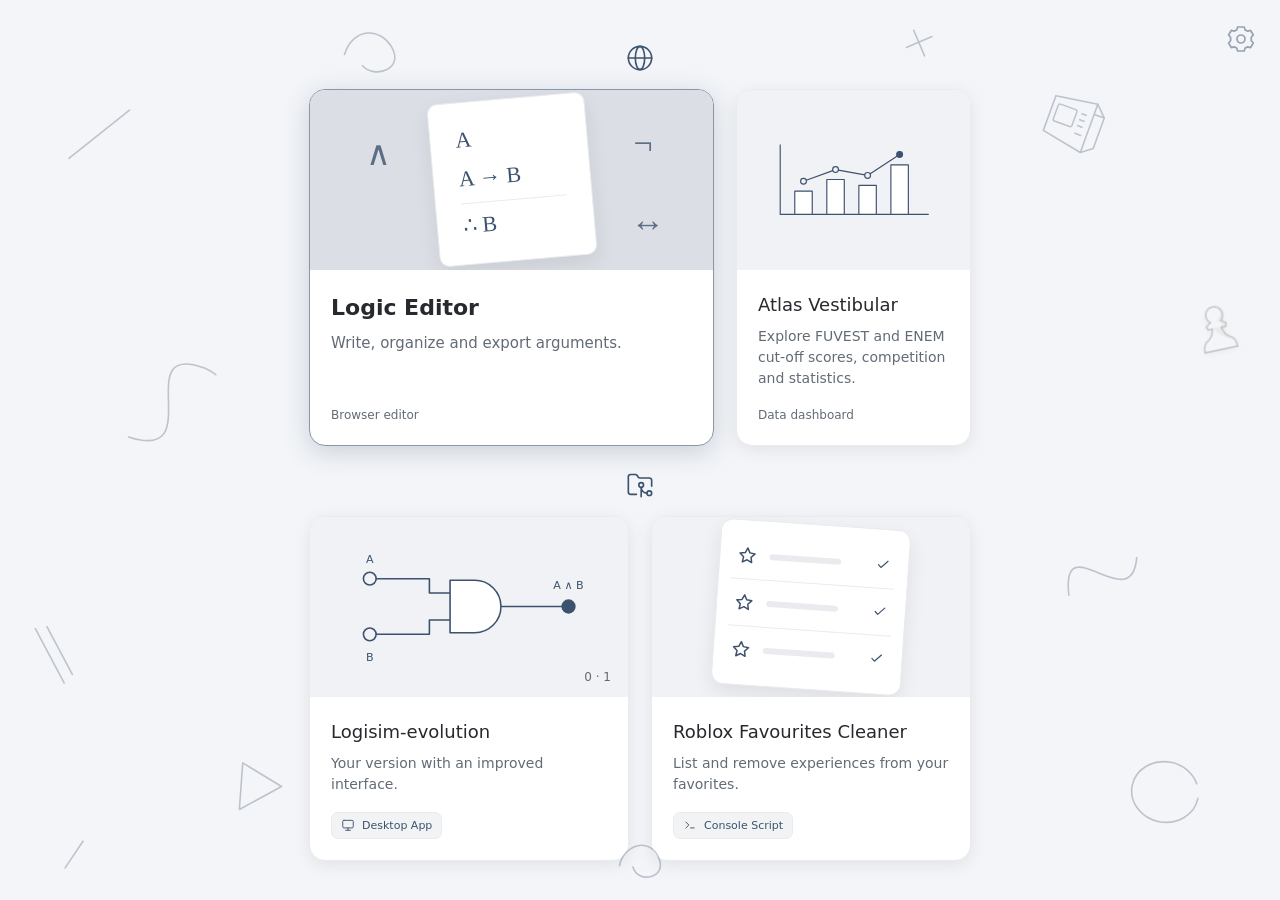
==== index.html @ e526cbaa "Use corrected shared appearance window" ====
<!doctype html>
<html lang="pt-BR"><head><meta charset="utf-8"><meta name="google-site-verification" content="PcDJQUb8Cf7hPraVUGgRf-TshovEezAP2f4vXNvDqwc"/><meta name="viewport" content="width=device-width,initial-scale=1"><title>toybile</title><link rel="icon" type="image/png" href="assets/favicon.png?v=profile-avatar1"><link rel="icon" type="image/svg+xml" href="assets/favicon.svg?v=profile-avatar1"><meta name="description" content="Sites e softwares de toybile: Editor de Lógica, Logisim-evolution e Roblox Favourites Cleaner."><style>
#creation-hub-centered .hub-product{--hub-bg:light-dark(#fff,#191b1f);--hub-text:light-dark(#25282d,#e9ebf0);--hub-muted:light-dark(#666c76,#a2a9b4);--hub-edge:light-dark(#e6e9ee,#343941);--hub-art:light-dark(#eef2f7,#252d38);--hub-sheet:light-dark(#fff,#353f4c);--hub-ink:light-dark(#3d526e,#b6c9e1);--hub-shadow:light-dark(#27354a12,#00000026);background:var(--hub-bg);color:var(--hub-text);font:15px/1.5 system-ui;min-height:620px;padding:80px 32px;display:grid;place-items:center}
#creation-hub-centered .hub-product *{box-sizing:border-box}
#creation-hub-centered [hidden]{display:none!important}
#creation-hub-centered .hub-grid{display:flex;justify-content:center;gap:22px;flex-wrap:wrap;width:100%;max-width:1060px}
#creation-hub-centered .hub-tile{flex:1 1 260px;max-width:320px;min-width:0;display:flex;flex-direction:column;text-align:left;overflow:hidden;border:1px solid var(--hub-edge);border-radius:16px;padding:0;color:var(--hub-text);background:var(--hub-bg);font:inherit;text-decoration:none;transition:transform .24s cubic-bezier(.2,.8,.2,1),box-shadow .24s,border-color .24s}
#creation-hub-centered .hub-tile:hover{transform:translateY(-4px);box-shadow:0 12px 28px var(--hub-shadow);border-color:var(--hub-ink)}
#creation-hub-centered .hub-art{height:206px;flex-shrink:0;position:relative;display:flex;align-items:center;justify-content:center;background:var(--hub-art);overflow:hidden}
#creation-hub-centered .hub-sheet{display:grid;gap:10px;width:158px;padding:23px 25px;background:var(--hub-sheet);border:1px solid var(--hub-edge);border-radius:10px;color:var(--hub-ink);font:22px/1.3 'Cambria Math',serif;transform:rotate(-5deg);box-shadow:0 8px 20px var(--hub-shadow);transition:transform .35s cubic-bezier(.2,.8,.2,1)}
#creation-hub-centered .hub-tile:hover .hub-sheet{transform:rotate(0deg) translateY(-3px)}
#creation-hub-centered .hub-conclusion{border-top:1px solid var(--hub-edge);padding-top:8px}
#creation-hub-centered .hub-symbol-a,#creation-hub-centered .hub-symbol-b,#creation-hub-centered .hub-symbol-c{position:absolute;color:var(--hub-ink);opacity:.65;font:28px 'Cambria Math',serif}
#creation-hub-centered .hub-symbol-a{left:14%;top:24%}#creation-hub-centered .hub-symbol-b{right:15%;top:19%}#creation-hub-centered .hub-symbol-c{right:12%;bottom:15%}
#creation-hub-centered .hub-diagram{width:85%;height:165px;color:var(--hub-ink);overflow:visible}
#creation-hub-centered .hub-diagram path{stroke:currentColor;stroke-width:2;fill:none;stroke-linejoin:round}
#creation-hub-centered .hub-diagram circle{stroke:currentColor;stroke-width:2;fill:var(--hub-art)}
#creation-hub-centered .hub-diagram .hub-gate{fill:var(--hub-sheet)}
#creation-hub-centered .hub-diagram .hub-output{fill:currentColor}
#creation-hub-centered .hub-diagram text{fill:currentColor;text-anchor:middle;font:14px system-ui}
#creation-hub-centered .hub-circuit-label{position:absolute;right:17px;bottom:11px;font-size:12px;color:var(--hub-muted)}
#creation-hub-centered .hub-favourites-list{width:190px;padding:12px;background:var(--hub-sheet);border:1px solid var(--hub-edge);border-radius:12px;box-shadow:0 8px 20px var(--hub-shadow);transform:rotate(4deg);transition:transform .3s ease}
#creation-hub-centered .hub-tile:hover .hub-favourites-list{transform:rotate(0deg)}
#creation-hub-centered .hub-favourites-list>div{display:flex;align-items:center;gap:12px;padding:13px 5px;border-bottom:1px solid var(--hub-edge);color:var(--hub-ink)}
#creation-hub-centered .hub-favourites-list>div:last-child{border:0}
#creation-hub-centered .hub-favourites-list span{height:6px;border-radius:8px;width:72px;background:var(--hub-edge)}
#creation-hub-centered .hub-favourites-list svg{width:20px;height:20px}
#creation-hub-centered .hub-favourites-list svg:last-child{width:16px;height:16px;margin-left:auto}
#creation-hub-centered .hub-tile-body{display:flex;flex-direction:column;padding:21px;gap:8px;flex:1}
#creation-hub-centered .hub-tile-heading{display:flex;align-items:flex-start;justify-content:space-between;gap:10px;font-weight:500;font-size:18px}
#creation-hub-centered .hub-tile-heading svg{width:18px;height:18px;color:var(--hub-muted);flex-shrink:0;margin-top:4px}
#creation-hub-centered .hub-tile-description{color:var(--hub-muted);font-size:14px;flex:1}
#creation-hub-centered .hub-kind{display:flex;align-items:center;gap:7px;font-size:12px;color:var(--hub-muted);margin-top:9px}
#creation-hub-centered .hub-kind svg{width:14px;height:14px}
#creation-hub-centered .hub-detail{width:100%;max-width:900px;min-height:460px;animation:hub-centered-enter .25s ease}
#creation-hub-centered .hub-back{display:inline-flex;align-items:center;gap:8px;min-height:44px;padding:8px 0;border:0;background:transparent;color:var(--hub-muted);font:14px system-ui}
#creation-hub-centered .hub-back svg{width:16px;height:16px}
#creation-hub-centered .hub-detail-head{display:flex;align-items:center;justify-content:space-between;flex-wrap:wrap;gap:12px;margin:24px 0}
#creation-hub-centered .hub-detail h2{font:500 23px/1.3 system-ui;margin:0}
#creation-hub-centered .hub-editor-actions{display:flex;gap:6px;flex-wrap:wrap}
#creation-hub-centered .hub-small-button{min-width:44px;min-height:44px;border:1px solid var(--hub-edge);background:var(--hub-bg);color:var(--hub-ink);border-radius:8px;padding:8px;font:22px 'Cambria Math',serif}
#creation-hub-centered .hub-small-button:hover{background:var(--hub-art)}
#creation-hub-centered .hub-field-row{display:flex;align-items:center;gap:12px;margin:10px 0}
#creation-hub-centered .hub-field-row input{width:100%;min-width:0;border:1px solid var(--hub-edge);background:var(--hub-bg);border-radius:9px;padding:12px;color:var(--hub-text);font:18px/1.4 'Cambria Math',serif}
#creation-hub-centered .hub-field-row span{width:78px;flex-shrink:0;font-size:12px;color:var(--hub-muted)}
#creation-hub-centered .hub-preview{padding:20px;background:var(--hub-art);border-radius:12px;margin-top:22px}
#creation-hub-centered .hub-preview-title{margin-bottom:14px;color:var(--hub-muted);font-size:13px}
#creation-hub-centered .hub-preview pre{font:20px/1.8 'Cambria Math',serif;white-space:pre-wrap;overflow-wrap:anywhere;margin:0;color:var(--hub-text)}
#creation-hub-centered .hub-repo{margin-top:28px;padding:28px;background:var(--hub-art);border-radius:16px}
#creation-hub-centered .hub-repo p{color:var(--hub-muted);margin:12px 0 24px}
#creation-hub-centered .hub-repo-link{display:inline-flex;align-items:center;gap:8px;min-height:44px;padding:10px 16px;border:1px solid var(--hub-edge);border-radius:9px;background:var(--hub-bg);color:var(--hub-text);text-decoration:none;font-size:14px}
#creation-hub-centered .hub-repo-link:hover{border-color:var(--hub-ink)}
#creation-hub-centered .hub-repo-link svg{width:17px;height:17px}
#creation-hub-centered .hub-demo-note{font-size:12px;color:var(--hub-muted);margin:20px 0 0}
@keyframes hub-centered-enter{from{opacity:0;transform:translateY(6px)}to{opacity:1;transform:translateY(0)}}
@media(max-width:600px){#creation-hub-centered .hub-product{padding:64px 18px;min-height:0}#creation-hub-centered .hub-grid{gap:20px}#creation-hub-centered .hub-tile{flex-basis:100%}#creation-hub-centered .hub-art{height:180px}}
@media(max-width:600px){#creation-hub-centered .hub-detail-head{align-items:flex-start;flex-direction:column}#creation-hub-centered .hub-field-row{flex-wrap:wrap}#creation-hub-centered .hub-field-row span{width:auto}#creation-hub-centered .hub-repo{padding:20px}}
@media(prefers-reduced-motion:reduce){#creation-hub-centered .hub-tile,#creation-hub-centered .hub-sheet,#creation-hub-centered .hub-favourites-list{transition:none}#creation-hub-centered .hub-detail{animation:none}}

#creation-hub-centered .hub-product{box-sizing:border-box;min-height:100dvh;display:flex;flex-direction:column;align-items:center;justify-content:center;gap:24px;padding:24px}
#creation-hub-centered .hub-section{width:100%;max-width:662px}
#creation-hub-centered .hub-section h2{text-align:center;margin:0 0 16px;color:var(--hub-muted);font:500 14px/1.5 system-ui}
#creation-hub-centered .hub-grid{max-width:662px}
#creation-hub-centered .hub-art{height:clamp(110px,18dvh,180px)}
#creation-hub-centered .hub-tile:focus-visible{outline:2px solid var(--hub-ink);outline-offset:5px}
#creation-hub-centered .hub-icon{fill:none;stroke:currentColor;stroke-width:1.8;stroke-linecap:round;stroke-linejoin:round}
html{color-scheme:light dark}body{margin:0}a{cursor:pointer}
@media(max-width:600px){#creation-hub-centered .hub-product{padding:40px 18px;gap:32px}}
@media(min-width:601px) and (max-height:700px){#creation-hub-centered .hub-product{padding:16px 24px;gap:18px}#creation-hub-centered .hub-art{height:clamp(80px,16dvh,112px)}#creation-hub-centered .hub-section h2{margin-bottom:10px}#creation-hub-centered .hub-tile-body{padding:14px 18px;gap:6px}#creation-hub-centered .hub-tile-heading{font-size:16px}#creation-hub-centered .hub-kind{margin-top:4px}#creation-hub-centered .hub-sheet,#creation-hub-centered .hub-favourites-list{transform:scale(.7)}#creation-hub-centered .hub-tile:hover .hub-sheet,#creation-hub-centered .hub-tile:hover .hub-favourites-list{transform:scale(.7)}#creation-hub-centered .hub-diagram{height:108px}}
</style><style>
/* Local addition to the existing portfolio. Inherits its automatic light/dark colors. */
#creation-hub-centered .extras-trigger {
  position:fixed;z-index:5;left:50%;bottom:max(12px,env(safe-area-inset-bottom));
  transform:translateX(-50%);display:grid;place-items:center;
  width:44px;height:44px;padding:0;border:1px solid transparent;border-radius:50%;
  background:transparent;color:var(--hub-muted);cursor:pointer;
  touch-action:manipulation;-webkit-tap-highlight-color:transparent;
  transition:background .2s,border-color .2s,color .2s;
}
#creation-hub-centered .extras-trigger:hover,
#creation-hub-centered .extras-trigger[data-step="1"],
#creation-hub-centered .extras-trigger[data-step="2"] {
  background:var(--hub-art);border-color:var(--hub-edge);color:var(--hub-ink);
}
#creation-hub-centered .extras-trigger:focus-visible,
#creation-hub-centered .extras-card:focus-visible,
#creation-hub-centered .extras-close:focus-visible {outline:2px solid var(--hub-ink);outline-offset:4px}
#creation-hub-centered .extras-dots {display:grid;grid-template-columns:repeat(3,4px);gap:4px}
#creation-hub-centered .extras-dots i {width:4px;height:4px;border-radius:50%;background:currentColor;opacity:.4;transition:opacity .18s,transform .18s}
#creation-hub-centered .extras-trigger[data-step="1"] i:first-child,
#creation-hub-centered .extras-trigger[data-step="2"] i:nth-child(-n+2) {opacity:1;transform:scale(1.3)}

#creation-hub-centered .extras-dialog {
  width:min(716px,calc(100vw - 32px));max-width:none;max-height:calc(100dvh - 40px);
  padding:0;margin:auto;overflow:auto;overscroll-behavior:contain;
  border:1px solid var(--hub-edge);border-radius:22px;
  background:var(--hub-bg);color:var(--hub-text);
  box-shadow:0 28px 100px #0003;font:15px/1.5 system-ui;
}
#creation-hub-centered .extras-dialog::backdrop {background:light-dark(#19233566,#05070acc);backdrop-filter:blur(7px)}
#creation-hub-centered .extras-panel {position:relative;padding:24px 28px}
#creation-hub-centered .extras-close {
  position:absolute;top:12px;right:12px;display:grid;place-items:center;width:44px;height:44px;
  padding:12px;border:0;border-radius:50%;color:var(--hub-muted);background:transparent;
  cursor:pointer;transition:background .18s,color .18s,transform .18s;
}
#creation-hub-centered .extras-close:hover {background:var(--hub-art);color:var(--hub-text)}
#creation-hub-centered .extras-close:active {transform:scale(.92)}
#creation-hub-centered .extras-close svg,
#creation-hub-centered .extras-card-title svg {width:18px;height:18px;fill:none;stroke:currentColor;stroke-width:1.6;stroke-linecap:round;stroke-linejoin:round;flex-shrink:0}
#creation-hub-centered .extras-header {text-align:center;padding:0 28px;margin:0 0 28px}
#creation-hub-centered .extras-eyebrow {display:block;font-size:10px;font-weight:600;letter-spacing:.16em;color:var(--hub-muted)}
#creation-hub-centered .extras-header h2 {margin:9px 0 10px;font-size:28px;line-height:1.2;font-weight:500;letter-spacing:-.035em}
#creation-hub-centered .extras-header h2:focus {outline:0}
#creation-hub-centered .extras-header p {margin:0;font-size:14px;color:var(--hub-muted);text-wrap:balance}
#creation-hub-centered .extras-grid {display:grid;grid-template-columns:repeat(2,minmax(0,1fr));gap:18px}
#creation-hub-centered .extras-card {
  min-width:0;display:flex;flex-direction:column;overflow:hidden;border:1px solid var(--hub-edge);
  border-radius:16px;background:var(--hub-bg);color:var(--hub-text);text-decoration:none;text-align:left;
  transition:transform .24s cubic-bezier(.2,.8,.2,1),box-shadow .24s,border-color .24s;
}
#creation-hub-centered .extras-card[href]:hover {transform:translateY(-4px);box-shadow:0 12px 28px var(--hub-shadow);border-color:var(--hub-ink)}
#creation-hub-centered .extras-card[href]:active {transform:translateY(-1px) scale(.99)}
#creation-hub-centered .extras-card[aria-disabled="true"] {cursor:default}
#creation-hub-centered .extras-card[aria-disabled="true"] .extras-card-title svg {display:none}
#creation-hub-centered .extras-art {height:138px;display:grid;place-items:center;background:var(--hub-art);color:var(--hub-ink);overflow:hidden}
#creation-hub-centered .extras-art svg {width:100%;height:128px;fill:currentColor;transition:transform .3s cubic-bezier(.2,.8,.2,1)}
#creation-hub-centered .extras-card[href]:hover .extras-art svg {transform:translateY(-2px) rotate(-2deg)}
#creation-hub-centered .extras-paper {fill:var(--hub-sheet);stroke:var(--hub-edge)}
#creation-hub-centered .extras-art-line {fill:none;stroke:currentColor;stroke-width:1.7;stroke-linecap:round;stroke-linejoin:round}
#creation-hub-centered .extras-fine {opacity:.6;stroke-width:2.4}
#creation-hub-centered .extras-node {fill:var(--hub-sheet);stroke:currentColor;stroke-width:1.7}
#creation-hub-centered .extras-card-body {display:flex;flex:1;flex-direction:column;gap:10px;padding:20px}
#creation-hub-centered .extras-card-title {display:flex;align-items:center;justify-content:space-between;gap:10px;font-size:17px;font-weight:500;line-height:1.4;text-wrap:balance}
#creation-hub-centered .extras-card-title svg {color:var(--hub-muted)}
#creation-hub-centered .extras-card-description {flex:1;color:var(--hub-muted);font-size:13px;line-height:1.6;text-wrap:pretty}
#creation-hub-centered .extras-tag {align-self:flex-start;margin-top:6px;padding:4px 9px;border-radius:6px;background:var(--hub-art);color:var(--hub-ink);font-size:11px;line-height:1.5}
#creation-hub-centered .extras-footnote {margin:22px 0 0;text-align:center;color:var(--hub-muted);font-size:11px}
@media(max-width:560px) {
  #creation-hub-centered .extras-dialog {width:calc(100vw - 24px);max-height:calc(100dvh - 24px);border-radius:18px}
  #creation-hub-centered .extras-panel {padding:40px 18px 22px}
  #creation-hub-centered .extras-header {padding:0 20px;margin-bottom:22px}
  #creation-hub-centered .extras-header h2 {font-size:25px}
  #creation-hub-centered .extras-grid {grid-template-columns:1fr;gap:16px}
  #creation-hub-centered .extras-art {height:110px}
  #creation-hub-centered .extras-art svg {height:110px}
  #creation-hub-centered .extras-card-body {padding:18px}
  #creation-hub-centered .hub-product {padding-bottom:76px}
}
@media(prefers-reduced-motion:reduce) {
  #creation-hub-centered .extras-trigger,#creation-hub-centered .extras-dots i,
  #creation-hub-centered .extras-feedback,#creation-hub-centered .extras-close,
  #creation-hub-centered .extras-card,#creation-hub-centered .extras-art svg {transition:none}
  #creation-hub-centered .extras-card[href]:hover,#creation-hub-centered .extras-card[href]:hover .extras-art svg {transform:none}
}
@media print {#creation-hub-centered .extras-trigger,#creation-hub-centered .extras-dialog {display:none}}

</style><script data-storage-key="portfolio-appearance-v2">
(function(){"use strict";
const families=[{"id":"original","name":"Original","light":{"id":"light","name":"Original","scheme":"light","canvas":"#f3f5f8","paper":"#ffffff","ink":"#26292e","quiet":"#626b76","edge":"#e9ebef","soft":"#f0f2f5","accent":"#3d526e","family":"original"},"dark":{"id":"dark","name":"Original","scheme":"dark","canvas":"#16181c","paper":"#202124","ink":"#e9ebef","quiet":"#9da3ad","edge":"#34363b","soft":"#303238","accent":"#b6c9e1","family":"original"}},{"id":"indigo","name":"Índigo","light":{"id":"indigo-light","name":"Índigo","scheme":"light","canvas":"#f4f4fd","paper":"#fff","ink":"#23263e","quiet":"#626b86","edge":"#dcdff1","soft":"#eef0fc","accent":"#4c57c9","family":"indigo"},"dark":{"id":"indigo-dark","name":"Índigo","scheme":"dark","canvas":"#0f1023","paper":"#15172e","ink":"#f3f3fc","quiet":"#b4bad3","edge":"#30344f","soft":"#212540","accent":"#a4b0ff","family":"indigo"}},{"id":"petroleum","name":"Petróleo e turquesa","light":{"id":"petroleum-light","scheme":"light","canvas":"#e8f2f1","paper":"#f8fdfc","ink":"#173c42","quiet":"#4c6c71","edge":"#c4dad8","soft":"#dcecea","accent":"#177a73","name":"Petróleo e turquesa","family":"petroleum"},"dark":{"id":"petroleum","name":"Petróleo e turquesa","scheme":"dark","canvas":"#0b2027","paper":"#132d35","ink":"#edf8f7","quiet":"#a0b9bc","edge":"#294b53","soft":"#1c3d45","accent":"#68d8cc","family":"petroleum"}},{"id":"graphite","name":"Grafite e âmbar","light":{"id":"graphite-light","scheme":"light","canvas":"#f2efe9","paper":"#fcfaf5","ink":"#3a3329","quiet":"#70634e","edge":"#ddd3c2","soft":"#eee5d4","accent":"#856122","name":"Grafite e âmbar","family":"graphite"},"dark":{"id":"graphite","name":"Grafite e âmbar","scheme":"dark","canvas":"#18191d","paper":"#24252b","ink":"#f5f0e7","quiet":"#beb7aa","edge":"#424044","soft":"#33302b","accent":"#e8b866","family":"graphite"}},{"id":"sand","name":"Areia e azul","light":{"id":"sand","name":"Areia e azul","scheme":"light","canvas":"#f2eadf","paper":"#fffaf2","ink":"#293b50","quiet":"#6b6861","edge":"#ded4c5","soft":"#e8edf2","accent":"#416b99","family":"sand"},"dark":{"id":"sand-dark","scheme":"dark","canvas":"#191c23","paper":"#232a34","ink":"#f1e7da","quiet":"#b4b5b9","edge":"#3d4654","soft":"#303a48","accent":"#9dbde1","name":"Areia e azul","family":"sand"}},{"id":"sage","name":"Sálvia e oliva","light":{"id":"sage","name":"Sálvia e oliva","scheme":"light","canvas":"#edf2e8","paper":"#fbfdf7","ink":"#29382c","quiet":"#5e6b5d","edge":"#d4decf","soft":"#e5ecdf","accent":"#55734a","family":"sage"},"dark":{"id":"sage-dark","scheme":"dark","canvas":"#151d17","paper":"#202c22","ink":"#edf3e8","quiet":"#b0c0a9","edge":"#384d38","soft":"#2c3c2a","accent":"#accb92","name":"Sálvia e oliva","family":"sage"}},{"id":"rose","name":"Rosé e vinho","light":{"id":"rose-light","scheme":"light","canvas":"#f7eef1","paper":"#fff9fb","ink":"#432b35","quiet":"#795d6a","edge":"#ead4de","soft":"#f2e2e9","accent":"#a34064","name":"Rosé e vinho","family":"rose"},"dark":{"id":"rose-dark","scheme":"dark","canvas":"#25151d","paper":"#34212b","ink":"#f9edf3","quiet":"#d0abbc","edge":"#59394a","soft":"#482c3b","accent":"#ef9dbd","name":"Rosé e vinho","family":"rose"}},{"id":"plum","name":"Ameixa e lavanda","light":{"id":"plum-light","scheme":"light","canvas":"#f2eef8","paper":"#fcfaff","ink":"#362c48","quiet":"#6f5e7d","edge":"#dfd4ed","soft":"#eae2f4","accent":"#79509d","name":"Ameixa e lavanda","family":"plum"},"dark":{"id":"plum-dark","scheme":"dark","canvas":"#1b1527","paper":"#2a2039","ink":"#f4ecfc","quiet":"#bdacd1","edge":"#48355e","soft":"#392b4c","accent":"#c1a0e7","name":"Ameixa e lavanda","family":"plum"}}];
const themes=families.flatMap(f=>[f.light,f.dark]);
const root=document.documentElement,key=document.currentScript.dataset.storageKey,system=matchMedia('(prefers-color-scheme: dark)');
let saved={};try{saved=JSON.parse(localStorage.getItem(key)||'{}')||{};}catch(_){}
const oldTheme=themes.find(t=>t.id===(saved.selection==='system'?(system.matches?saved.lastDark:saved.lastLight):saved.selection));
const family=families.some(f=>f.id===saved.family)?saved.family:(oldTheme?.family||'original');
const mode=['system','light','dark'].includes(saved.mode)?saved.mode:(saved.selection==='system'?'system':oldTheme?.scheme||'system');
const state={families,themes,key,system,family,mode,
 scheme(){return this.mode==='system'?(system.matches?'dark':'light'):this.mode;},
 resolve(){return families.find(f=>f.id===this.family)[this.scheme()].id;},
 persist(){try{localStorage.setItem(key,JSON.stringify({family:this.family,mode:this.mode}));}catch(_){}},
 apply(){const item=themes.find(t=>t.id===this.resolve());root.dataset.appearanceTheme=item.id;root.dataset.themeFamily=this.family;root.dataset.theme=item.scheme;root.style.colorScheme=item.scheme;}
};
state.apply();window.SiteAppearance=state;
})();
</script><meta name="theme-color" content="#ffffff"><style>
dialog { position: fixed; width: min(620px, calc(100vw - 40px)); max-width: none; max-height: calc(100dvh - 48px); margin: auto; padding: 0; overflow: auto; border: 1px solid var(--border); border-radius: 24px; background: var(--paper); color: var(--ink); box-shadow: 0 32px 100px #00000030, 0 1px 0 #ffffff18 inset; overscroll-behavior: contain; }
dialog::backdrop { background: var(--backdrop); backdrop-filter: blur(7px); animation: backdrop-in .22s var(--ease) both; }
dialog.is-closing::backdrop { animation: backdrop-out .16s var(--ease) both; }
.dialog-panel { position: relative; padding: 36px 32px 28px; }
.dialog-close { box-sizing:border-box; position: absolute; z-index: 1; top: 16px; right: 16px; display: grid; place-items: center; width: 36px; height: 36px; padding: 0; border: 1px solid var(--border-soft); border-radius: 50%; background: var(--surface-soft); color: var(--muted); font-size: 1.25rem; line-height: 1; transition: color .18s, background-color .18s, transform .18s; }
.dialog-close:hover { background: var(--tint); color: var(--accent-ink); transform: rotate(5deg); }
.dialog-close:active { transform: scale(.94); }
.dialog-eyebrow { margin: 4px 30px 10px; color: var(--accent-ink); font-size: .64rem; letter-spacing: .12em; line-height: 1.5; font-weight: 750; text-align: center; }
.dialog-title { margin: 0; padding: 0 20px; color: var(--ink); font-size: clamp(1.4rem, 3vw, 1.85rem); line-height: 1.2; letter-spacing: -.035em; font-weight: 730; text-align: center; text-wrap: balance; }
.dialog-title:focus { outline: none; }
.dialog-subtitle { margin: 10px auto 0; max-width: 49ch; color: var(--muted); font-size: .82rem; line-height: 1.6; text-align: center; text-wrap: balance; }
.availability-note { margin: 24px 0 16px; padding: 14px 16px; border: 1px solid var(--border); border-radius: 12px; background: var(--surface-soft); color: var(--muted); font-size: .78rem; line-height: 1.65; text-align: center; }
.availability-note.free { border-color: var(--free-edge); background: var(--free-bg); color: var(--free-ink); }
.link-list { display: grid; gap: 10px; }
.watch-link { display: grid; grid-template-columns: minmax(0, 1fr) auto; align-items: center; gap: 16px; padding: 16px; border: 1px solid var(--border); border-radius: 13px; background: var(--surface-row); color: var(--ink); text-decoration: none; transition: transform .18s var(--ease), border-color .18s, background-color .18s, box-shadow .18s; }
.watch-link:hover { transform: translateY(-2px); border-color: var(--border-hover); background: var(--surface); box-shadow: var(--shadow-hover); }
.watch-link:active { transform: scale(.994); }
.watch-link-copy { display: grid; gap: 5px; min-width: 0; }
.watch-link-title { font-size: .82rem; font-weight: 710; line-height: 1.4; }
.watch-link-detail { color: var(--muted); font-size: .72rem; line-height: 1.55; }
.watch-badge { padding: 5px 8px; border-radius: 7px; background: var(--tint); color: var(--accent-ink); font-size: .58rem; line-height: 1.4; font-weight: 750; white-space: nowrap; }
.watch-badge.free { background: var(--free-bg); color: var(--free-ink); }
.dialog-footnote { margin: 18px auto 0; max-width: 56ch; color: var(--muted); font-size: .67rem; line-height: 1.65; text-align: center; }
.themes-dialog { width: min(700px, calc(100vw - 40px)); }
.themes-dialog .dialog-panel { padding: 36px 32px 24px; }
.appearance-section { margin: 26px 0 0; padding: 0; border: 0; }
.appearance-section legend { width: 100%; margin-bottom: 12px; color: var(--ink); font-size: .75rem; font-weight: 710; text-align: center; }
.mode-options { display: grid; grid-template-columns: repeat(3, 1fr); gap: 4px; padding: 4px; border: 1px solid var(--border-soft); border-radius: 13px; background: var(--surface-soft); }
.mode-option { display: flex; justify-content: center; align-items: center; gap: 8px; min-height: 42px; padding: 10px; border: 1px solid transparent; border-radius: 9px; background: transparent; color: var(--muted); font-size: .77rem; font-weight: 620; transition: background-color .18s, color .18s, border-color .18s, box-shadow .18s; }
.mode-option svg { width: 16px; height: 16px; fill: none; stroke: currentColor; stroke-width: 1.6; stroke-linecap: round; stroke-linejoin: round; }
.mode-option:hover { color: var(--ink); background: var(--tint); }
.mode-option[aria-pressed="true"] { border-color: var(--border); background: var(--paper); color: var(--accent-ink); box-shadow: 0 2px 6px #00000008; }
.mode-hint { margin: 10px 0 0; color: var(--muted); font-size: .69rem; line-height: 1.5; text-align: center; }
.theme-grid { display: grid; grid-template-columns: repeat(3, minmax(0, 1fr)); gap: 12px; }
.theme-option { position: relative; display: grid; gap: 10px; width: 100%; padding: 8px 8px 12px; border: 1px solid var(--border); border-radius: 14px; background: var(--surface); color: var(--ink); transition: border-color .18s, box-shadow .18s, transform .18s; }
.theme-option:hover { transform: translateY(-2px); border-color: var(--border-hover); box-shadow: var(--shadow-hover); }
.theme-option:active { transform: scale(.98); }
.theme-option[aria-pressed="true"] { border-color: var(--accent); box-shadow: 0 0 0 1px var(--accent); }
.theme-option-name { font-size: .72rem; line-height: 1.4; font-weight: 660; text-align: center; }
.theme-preview { --p-light: 97%; --p-paper: 100%; --p-border: 86%; --p-tint: 90%; display: grid; gap: 6px; height: 88px; padding: 10px; overflow: hidden; border: 1px solid hsl(var(--p-h) 18% var(--p-border)); border-radius: 9px; background: hsl(var(--p-h) var(--p-s) var(--p-light)); }
:root[data-theme="dark"] .theme-preview { --p-light: 12%; --p-paper: 18%; --p-border: 29%; --p-tint: 29%; }
.preview-header { display: block; height: 17px; border-radius: 4px; background: hsl(var(--p-a) var(--p-as) 42%); }
.preview-row { display: grid; grid-template-columns: 15px 1fr; align-items: center; gap: 8px; height: 16px; overflow: hidden; border-radius: 4px; background: hsl(var(--p-h) 18% var(--p-paper)); }
.preview-row i { align-self: stretch; background: hsl(var(--p-a) 30% var(--p-tint)); }
.preview-row b { width: 68%; height: 3px; border-radius: 2px; background: hsl(var(--p-a) 23% 59% / .6); }
.theme-check { position: absolute; top: 13px; right: 13px; display: grid; place-items: center; width: 19px; height: 19px; border: 2px solid var(--surface); border-radius: 50%; background: var(--accent); color: var(--paper); opacity: 0; transform: scale(.7); transition: opacity .16s, transform .2s var(--ease-out); }
.theme-check svg { width: 11px; height: 11px; fill: none; stroke: currentColor; stroke-width: 2; stroke-linecap: round; stroke-linejoin: round; }
.theme-option[aria-pressed="true"] .theme-check { opacity: 1; transform: scale(1); }
.appearance-actions { display: flex; align-items: center; justify-content: space-between; gap: 16px; margin-top: 26px; padding-top: 20px; border-top: 1px solid var(--border-soft); }
.text-button, .primary-button { min-height: 42px; padding: 10px 16px; border: 1px solid transparent; border-radius: 11px; font-size: .75rem; font-weight: 680; transition: background-color .18s, transform .18s; }
.text-button { padding-inline: 4px; background: transparent; color: var(--muted); }
.text-button:hover { color: var(--accent-ink); }
.primary-button { min-width: 108px; background: var(--accent); color: var(--paper); }
.primary-button:hover { background: var(--accent-hover); }
.primary-button:active { transform: scale(.97); }
.gesture-note { margin-top: 18px; color: var(--muted); font-size: .65rem; line-height: 1.6; text-align: center; }
kbd { font: inherit; font-weight: 650; }

/* Pointer feedback is separate from controls and never intercepts scrolling. */
.theme-hold-feedback { --hold-progress: 0%; position: fixed; z-index: 10000; left: var(--hold-x, 50%); top: var(--hold-y, 50%); display: flex; align-items: center; justify-content: center; gap: 10px; min-width: 92px; height: 44px; padding: 8px 14px 8px 10px; border: 1px solid var(--border-hover); border-radius: 30px; background: var(--paper); color: var(--accent-ink); box-shadow: 0 8px 28px #0000001c; pointer-events: none; opacity: 0; transform: translate(-50%, calc(-100% - 18px)) scale(.92); transition: opacity .14s ease, transform .2s var(--ease-out), border-color .2s; }
.theme-hold-feedback.is-visible { opacity: 1; transform: translate(-50%, calc(-100% - 18px)) scale(1); }
.theme-hold-ring { position: relative; display: grid; place-items: center; width: 24px; height: 24px; flex: none; border-radius: 50%; background: conic-gradient(var(--accent) var(--hold-progress), var(--border-soft) 0); }
.theme-hold-ring::before { content: ""; position: absolute; inset: 2px; border-radius: 50%; background: var(--paper); }
.hold-icon { position: relative; z-index: 1; display: grid; place-items: center; }
.hold-icon svg { width: 13px; height: 13px; fill: none; stroke: currentColor; stroke-width: 1.7; stroke-linecap: round; stroke-linejoin: round; }
.theme-hold-label { min-width: 32px; font-size: .69rem; line-height: 1; font-weight: 720; white-space: nowrap; }




.theme-hold-feedback.is-complete .theme-hold-ring { background: var(--accent); }
.theme-hold-feedback.is-complete .theme-hold-ring::before { background: var(--accent); }
.theme-hold-feedback.is-complete .hold-icon { color: var(--paper); }
.sr-only { position: absolute; width: 1px; height: 1px; margin: -1px; padding: 0; overflow: hidden; clip: rect(0,0,0,0); white-space: nowrap; border: 0; }
@keyframes backdrop-in { from { opacity: 0; } to { opacity: 1; } }
@keyframes backdrop-out { from { opacity: 1; } to { opacity: 0; } }

@media(max-width:480px){.themes-dialog{width:calc(100vw - 24px);max-height:calc(100dvh - 24px);border-radius:20px}.themes-dialog .dialog-panel{padding:36px 18px 22px}.mode-option{gap:6px;font-size:.70rem}.appearance-section{margin-top:22px}}
*,*::before,*::after{box-sizing:border-box}button{font:inherit;cursor:pointer}button:focus-visible{outline:2px solid var(--accent);outline-offset:4px}
.themes-dialog{font-family:Inter,"Segoe UI",system-ui,sans-serif}.themes-dialog button{color:inherit}.themes-dialog .primary-button{color:var(--paper)}
@media(prefers-reduced-motion:reduce){.theme-option,.mode-option,.theme-hold-feedback,.theme-check,.dialog-close{transition:none}.theme-option:hover{transform:none}}

</style><style>
:root[data-appearance-theme="light"]{--canvas:#f3f5f8;--paper:#ffffff;--ink:#26292e;--muted:#626b76;--border:#e9ebef;--tint:#f0f2f5;--accent:#3d526e;}
:root[data-appearance-theme="dark"]{--canvas:#16181c;--paper:#202124;--ink:#e9ebef;--muted:#9da3ad;--border:#34363b;--tint:#303238;--accent:#b6c9e1;}
:root[data-appearance-theme="indigo-light"]{--canvas:#f4f4fd;--paper:#fff;--ink:#23263e;--muted:#626b86;--border:#dcdff1;--tint:#eef0fc;--accent:#4c57c9;}
:root[data-appearance-theme="indigo-dark"]{--canvas:#0f1023;--paper:#15172e;--ink:#f3f3fc;--muted:#b4bad3;--border:#30344f;--tint:#212540;--accent:#a4b0ff;}
:root[data-appearance-theme="petroleum-light"]{--canvas:#e8f2f1;--paper:#f8fdfc;--ink:#173c42;--muted:#4c6c71;--border:#c4dad8;--tint:#dcecea;--accent:#177a73;}
:root[data-appearance-theme="petroleum"]{--canvas:#0b2027;--paper:#132d35;--ink:#edf8f7;--muted:#a0b9bc;--border:#294b53;--tint:#1c3d45;--accent:#68d8cc;}
:root[data-appearance-theme="graphite-light"]{--canvas:#f2efe9;--paper:#fcfaf5;--ink:#3a3329;--muted:#70634e;--border:#ddd3c2;--tint:#eee5d4;--accent:#856122;}
:root[data-appearance-theme="graphite"]{--canvas:#18191d;--paper:#24252b;--ink:#f5f0e7;--muted:#beb7aa;--border:#424044;--tint:#33302b;--accent:#e8b866;}
:root[data-appearance-theme="sand"]{--canvas:#f2eadf;--paper:#fffaf2;--ink:#293b50;--muted:#6b6861;--border:#ded4c5;--tint:#e8edf2;--accent:#416b99;}
:root[data-appearance-theme="sand-dark"]{--canvas:#191c23;--paper:#232a34;--ink:#f1e7da;--muted:#b4b5b9;--border:#3d4654;--tint:#303a48;--accent:#9dbde1;}
:root[data-appearance-theme="sage"]{--canvas:#edf2e8;--paper:#fbfdf7;--ink:#29382c;--muted:#5e6b5d;--border:#d4decf;--tint:#e5ecdf;--accent:#55734a;}
:root[data-appearance-theme="sage-dark"]{--canvas:#151d17;--paper:#202c22;--ink:#edf3e8;--muted:#b0c0a9;--border:#384d38;--tint:#2c3c2a;--accent:#accb92;}
:root[data-appearance-theme="rose-light"]{--canvas:#f7eef1;--paper:#fff9fb;--ink:#432b35;--muted:#795d6a;--border:#ead4de;--tint:#f2e2e9;--accent:#a34064;}
:root[data-appearance-theme="rose-dark"]{--canvas:#25151d;--paper:#34212b;--ink:#f9edf3;--muted:#d0abbc;--border:#59394a;--tint:#482c3b;--accent:#ef9dbd;}
:root[data-appearance-theme="plum-light"]{--canvas:#f2eef8;--paper:#fcfaff;--ink:#362c48;--muted:#6f5e7d;--border:#dfd4ed;--tint:#eae2f4;--accent:#79509d;}
:root[data-appearance-theme="plum-dark"]{--canvas:#1b1527;--paper:#2a2039;--ink:#f4ecfc;--muted:#bdacd1;--border:#48355e;--tint:#392b4c;--accent:#c1a0e7;}

:root[data-appearance-theme]{
 --ease:cubic-bezier(.2,0,.38,.9);--ease-out:cubic-bezier(.16,1,.3,1);
 --surface:var(--paper);--surface-soft:var(--tint);--surface-row:var(--paper);--accent-ink:var(--accent);
 --accent-hover:color-mix(in srgb,var(--accent),var(--ink) 20%);
 --tint-strong:color-mix(in srgb,var(--tint),var(--accent) 13%);
 --border-soft:color-mix(in srgb,var(--paper),var(--border) 75%);
 --border-hover:color-mix(in srgb,var(--border),var(--accent) 60%);
 --header-a:color-mix(in srgb,var(--accent),#000 65%);
 --header-b:color-mix(in srgb,var(--accent),#000 48%);
 --header-text:#fff;--header-quiet:#ffffffdc;
 --shadow:0 8px 32px #0000000b,0 1px 3px #00000006;--shadow-hover:0 8px 20px #00000016;--backdrop:#10151b80;
 font-family:Inter,"Segoe UI",system-ui,sans-serif;background:var(--canvas);color:var(--ink);
}
:root[data-appearance-theme][data-theme="dark"]{--shadow:0 8px 32px #00000018;--shadow-hover:0 8px 22px #00000030;--backdrop:#08090ed0;}
body{background:var(--canvas);color:var(--ink);touch-action:manipulation;}
#creation-hub-centered .hub-product{
 --hub-bg:var(--paper);--hub-text:var(--ink);--hub-muted:var(--muted);--hub-edge:var(--border);
 --hub-art:var(--tint);--hub-sheet:var(--paper);--hub-ink:var(--accent);--hub-shadow:#00000014;
 background:var(--canvas);transition:background-color .28s,color .22s;
}
.theme-grid{grid-template-columns:repeat(4,minmax(0,1fr));gap:12px;}
.theme-option{min-width:0;}.theme-option-name{font-size:.67rem;}
.theme-preview{height:66px;gap:5px;padding:8px;border-color:var(--preview-edge);background:var(--preview-canvas);}
.preview-header{height:12px;background:var(--preview-accent);}
.preview-row{height:11px;background:var(--preview-paper);}
.preview-row i{background:var(--preview-soft);}
.preview-row b{background:var(--preview-accent);opacity:.55;}
.primary-button{color:var(--paper);}
@media(max-width:480px){.theme-option-name{font-size:.72rem;}.theme-preview{height:66px;}}
@media(prefers-reduced-motion:reduce){body,#creation-hub-centered .hub-product{transition:none;}}

/* Keep the guide dividers in the active palette; preserve title alignment. */
.code{border-right-color:var(--border-hover);}
.group-number{visibility:hidden;}

/* Contrast between the index band, its row and the surrounding group. */
:root[data-appearance-theme]{--index-band:color-mix(in srgb,var(--paper),var(--accent) 24%);--index-ink:color-mix(in srgb,var(--accent),var(--ink) 35%);}
:root[data-appearance-theme][data-theme="dark"]{--index-ink:var(--accent);}
.code{background:var(--index-band);color:var(--index-ink);border-right-color:var(--accent);}
#creation-hub-centered .hub-tile{box-shadow:0 4px 18px var(--hub-shadow);}

</style><style>/* Surface preference: opacity applies to the material, never the content. */
.surface-control {
  display:flex;align-items:center;gap:16px;width:100%;margin:24px 0 0;padding:16px;
  border:1px solid var(--border);border-radius:13px;background:var(--surface-soft);
  color:var(--ink);font:inherit;text-align:left;cursor:pointer;
  transition:border-color .16s,background-color .16s,box-shadow .16s;
}
.surface-copy{display:grid;gap:5px;flex:1;min-width:0}
.surface-title{font-size:.78rem;font-weight:650;line-height:1.4}
.surface-description{font-size:.75rem;line-height:1.55;color:var(--muted);text-wrap:pretty}
.surface-state{font-size:.67rem;color:var(--muted);white-space:nowrap}
.surface-track{display:block;flex:none;width:36px;height:22px;padding:3px;border:1px solid var(--border-hover);border-radius:20px;background:var(--paper);transition:background .16s,border-color .16s}
.surface-track>span{display:block;width:14px;height:14px;border-radius:50%;background:var(--muted);transition:transform .18s var(--ease-out),background .16s}
.surface-control[aria-checked="true"] .surface-track{background:var(--accent);border-color:var(--accent)}
.surface-control[aria-checked="true"] .surface-track>span{transform:translateX(14px);background:var(--paper)}
.surface-control[aria-checked="true"] .surface-state{color:var(--accent-ink)}
@media(hover:hover){.surface-control:not(:disabled):hover{border-color:var(--accent);background:var(--tint)}}
.surface-control:focus-visible{outline:3px solid var(--accent);outline-offset:4px}
.surface-control:active:not(:disabled){box-shadow:0 0 0 2px var(--border-hover) inset}
.surface-control:disabled{cursor:default}
:root[data-surface-mode="glass"]{--material:color-mix(in srgb,var(--paper) 90%,transparent);--material-soft:color-mix(in srgb,var(--tint) 94%,transparent);background:radial-gradient(ellipse 48vw 40vh at 12% 74%,color-mix(in srgb,var(--accent) 18%,transparent),transparent 100%),radial-gradient(ellipse 42vw 46vh at 83% 38%,color-mix(in srgb,var(--accent) 12%,transparent),transparent 100%),var(--canvas);background-attachment:fixed}
:root[data-surface-mode="glass"] body,:root[data-surface-mode="glass"] #creation-hub-centered .hub-product{background:transparent}
:root[data-surface-mode="glass"] :is(.column,.themes-dialog,.links-dialog){background:var(--material);backdrop-filter:blur(10px);-webkit-backdrop-filter:blur(10px)}
:root[data-surface-mode="glass"] .subsection{background:var(--material-soft)}
:root[data-surface-mode="glass"] #creation-hub-centered :is(.hub-tile,.extras-dialog){background:var(--material);backdrop-filter:blur(10px);-webkit-backdrop-filter:blur(10px)}
:root[data-surface-mode="glass"] :is(.tile,.journey-entrance,.journey-card,.path-node,.path-choice,.line-summary){background:var(--material)}
@media(max-width:480px){.surface-control{padding:14px;gap:10px}.surface-state{display:none}}
@media(prefers-reduced-motion:reduce){.surface-control,.surface-track,.surface-track>span{transition:none}}
@media(prefers-reduced-transparency:reduce),(forced-colors:active){:root[data-surface-mode="glass"] :is(.column,.themes-dialog,.links-dialog,.subsection,.tile,.journey-entrance,.journey-card,.path-node,.path-choice,.line-summary){background:var(--paper);backdrop-filter:none;-webkit-backdrop-filter:none}:root[data-surface-mode="glass"] #creation-hub-centered :is(.hub-tile,.extras-dialog){background:var(--paper);backdrop-filter:none}}
</style><style>
.surface-description{color:color-mix(in srgb,var(--muted) 75%,var(--ink) 25%)}.surface-state,.surface-control[aria-checked="true"] .surface-state{color:var(--ink)}
</style><style>
/* The hidden portal retains its 44px hit area and keyboard access. */
#creation-hub-centered .extras-dots{opacity:0;transition:opacity .18s ease}
#creation-hub-centered .extras-trigger:is(:hover,:focus-visible,[data-step="1"],[data-step="2"]) .extras-dots{opacity:1}
@media(prefers-reduced-motion:reduce){#creation-hub-centered .extras-dots{transition:none}}
</style><style>
/* Geometric marginalia: decorative, theme-aware, and outside the reading layer. */
#creation-hub-centered .hub-product{position:relative;isolation:isolate}
#creation-hub-centered .hub-section{position:relative;z-index:1}
#creation-hub-centered .hub-sketches{position:absolute;inset:0;z-index:0;overflow:hidden;pointer-events:none;user-select:none;color:var(--accent)}
#creation-hub-centered .hub-sketch{position:absolute;left:var(--x);top:var(--y);width:var(--size);height:var(--size);transform:translate(-50%,-50%) rotate(var(--turn,0deg));opacity:var(--alpha,.3);overflow:visible;fill:none;stroke:currentColor;stroke-width:1.6;stroke-linecap:round;stroke-linejoin:round}
#creation-hub-centered .hub-sketch :is(path,circle,ellipse){vector-effect:non-scaling-stroke;stroke-dasharray:1;stroke-dashoffset:0;animation:hub-sketch-draw .9s cubic-bezier(.22,.61,.36,1) both;animation-delay:var(--delay,0s)}
@keyframes hub-sketch-draw{from{stroke-dashoffset:1;opacity:0}to{stroke-dashoffset:0;opacity:1}}
@media(max-width:760px){#creation-hub-centered .hub-sketch{width:calc(var(--size)*.72);height:calc(var(--size)*.72);opacity:.23}#creation-hub-centered .hub-sketch[data-wide]{display:none}#creation-hub-centered .hub-sketch:nth-child(3){left:90%}#creation-hub-centered .hub-sketch:nth-child(5){left:5%}#creation-hub-centered .hub-sketch:nth-child(8){left:94%}}
@media(prefers-reduced-motion:reduce){#creation-hub-centered .hub-sketch :is(path,circle,ellipse){animation:none}}
@media(forced-colors:active),print{#creation-hub-centered .hub-sketches{display:none}}
</style><style>#creation-hub-centered #extras-atlas{position:relative}#creation-hub-centered #extras-atlas>.atlas-beta{position:absolute;z-index:1;top:14px;right:14px;display:inline-flex;align-items:center;justify-content:center;min-height:24px;padding:3px 9px;border:1px solid color-mix(in srgb,var(--accent) 45%,var(--border));border-radius:5px;background:var(--paper);color:var(--ink);font:700 10px/1.4 system-ui;letter-spacing:.12em;white-space:nowrap}</style><style>
.appearance-actions{justify-content:center;gap:10px;border-top:0;padding-top:0;margin-top:24px}
.appearance-actions :is(.text-button,.primary-button){min-width:0;min-height:38px;padding:8px 16px;border-radius:9px;font:600 12px/1.5 "Segoe UI",system-ui}
.appearance-actions .text-button{border:1px solid var(--border);background:var(--paper);color:var(--ink)}
.appearance-actions .text-button:hover{border-color:var(--accent);background:var(--tint)}
.settings-language{position:absolute;left:20px;top:16px;display:grid;place-items:center;box-sizing:border-box;width:36px;height:36px;padding:5px;border:0;border-radius:6px;background:transparent;color:var(--ink);cursor:pointer}
.settings-language:hover{background:transparent;opacity:.8}
.settings-language svg{display:block;width:26px;height:18px;stroke:none}
.settings-language:focus-visible{outline:2px solid var(--accent);outline-offset:3px}
</style><style>




</style><style>
.dialog-close svg{display:block;width:16px;height:16px;fill:none;stroke:currentColor;stroke-width:1.7;stroke-linecap:round}
.theme-hold-feedback:is([data-action="themes"],[data-action="mode"]){min-width:36px;width:36px;height:36px;padding:0;gap:0;background:transparent;border:0;box-shadow:none;backdrop-filter:none}
.theme-hold-feedback:is([data-action="themes"],[data-action="mode"]) .theme-hold-label{display:none}
.theme-hold-feedback:is([data-action="themes"],[data-action="mode"]) .theme-hold-ring{width:36px;height:36px;border-radius:50%;background:conic-gradient(var(--accent) var(--hold-progress),var(--border-soft) 0);outline:0}
.theme-hold-feedback:is([data-action="themes"],[data-action="mode"]) .theme-hold-ring::before{content:"";display:block;position:absolute;inset:2px;border-radius:50%;background:var(--paper)}
.theme-hold-feedback:is([data-action="themes"],[data-action="mode"]) .theme-hold-ring::after{display:none}
.theme-hold-feedback:is([data-action="themes"],[data-action="mode"]) .hold-icon,.theme-hold-feedback:is([data-action="themes"],[data-action="mode"]).is-complete .hold-icon{color:var(--accent);width:22px;height:22px}
.theme-hold-feedback:is([data-action="themes"],[data-action="mode"]) .hold-icon svg{width:22px;height:22px}
</style><style id="settings-window-shape">.themes-dialog{box-sizing:border-box;border-width:2px;border-radius:32px;box-shadow:0 28px 85px #00000032,0 3px 10px #00000010,inset 0 1px 0 #ffffff18}</style><style>
.settings-launcher{position:fixed;z-index:20;top:18px;right:20px;display:grid;place-items:center;box-sizing:border-box;width:38px;height:38px;padding:9px;border:1px solid var(--border);border-radius:11px;background:var(--paper);color:var(--accent);cursor:pointer;box-shadow:0 3px 12px #0000000a}
.settings-launcher svg{width:20px;height:20px;fill:none;stroke:currentColor;stroke-width:1.6;stroke-linecap:round;stroke-linejoin:round}
.settings-launcher:hover{background:var(--tint);border-color:var(--accent)}
.settings-launcher:focus-visible{outline:2px solid var(--accent);outline-offset:3px}

#creation-hub-centered .hub-section-toggle{display:flex;align-items:center;justify-content:center;gap:10px;cursor:pointer;list-style:none;margin-bottom:16px;border-radius:9px;user-select:none}
#creation-hub-centered .hub-section-toggle::-webkit-details-marker{display:none}
#creation-hub-centered .hub-section-toggle h2{margin:0;padding:8px 0}
#creation-hub-centered .hub-section-toggle svg{width:28px;height:28px;fill:none;stroke:var(--hub-ink);stroke-width:1.4;stroke-linecap:round;stroke-linejoin:round}
#creation-hub-centered .hub-section[open]>.hub-section-toggle svg{transform:rotate(0)}
#creation-hub-centered .hub-section:not([open])>.hub-section-toggle{margin-bottom:0}
#creation-hub-centered .hub-section-toggle:hover{background:color-mix(in srgb,var(--hub-ink) 6%,transparent)}
#creation-hub-centered .hub-section-toggle:focus-visible{outline:2px solid var(--hub-ink);outline-offset:3px}
</style><style>#creation-hub-centered .hub-platform-badge{align-self:flex-start;width:fit-content;padding:5px 9px;margin-top:9px;border:1px solid var(--hub-edge);border-radius:7px;background:color-mix(in srgb,var(--hub-ink) 7%,var(--hub-bg));color:var(--hub-ink);font-size:11px;line-height:1.4}#creation-hub-centered .hub-platform-badge svg{fill:none;stroke:currentColor;stroke-width:1.6;stroke-linecap:round;stroke-linejoin:round}</style><style>
#creation-hub-centered .hub-product{min-height:100dvh;box-sizing:border-box;display:flex;flex-direction:column;align-items:center;justify-content:center;padding:clamp(16px,3dvh,32px) 24px;gap:20px}
#creation-hub-centered .hub-art{height:clamp(76px,calc((100dvh - 500px)/2),180px)}
#creation-hub-centered .hub-section-toggle{width:max-content;max-width:100%;margin:0 auto 12px;padding:5px 10px;gap:0;border-radius:6px}
#creation-hub-centered .hub-section-toggle h2{padding:0}
#creation-hub-centered .hub-section:not([open])>.hub-section-toggle{margin-bottom:0}
#creation-hub-centered .extras-trigger{width:64px;height:64px;bottom:10px;border:0;background:transparent;box-shadow:none;color:var(--hub-ink)}
#creation-hub-centered .extras-trigger:is(:hover,:focus-visible,[data-step="1"],[data-step="2"]){border-color:transparent;background:transparent;color:var(--hub-ink)}
#creation-hub-centered .extras-symbol{width:64px;height:64px;fill:none;stroke:currentColor;stroke-width:1.6;stroke-linecap:round;stroke-linejoin:round;opacity:.3;transition:opacity .2s,transform .25s}
#creation-hub-centered .extras-symbol path{vector-effect:non-scaling-stroke;stroke-dasharray:1;animation:hub-sketch-draw .9s both}
#creation-hub-centered .extras-trigger:is(:hover,:focus-visible,[data-step="1"],[data-step="2"]) .extras-symbol{opacity:1;transform:rotate(12deg)}
#creation-hub-centered .extras-trigger:focus-visible{outline:2px solid var(--hub-ink);outline-offset:2px}

/* The orbit itself responds to successive taps; no message or counter. */
#creation-hub-centered .extras-symbol{transition:opacity .25s,transform .55s cubic-bezier(.22,.8,.25,1),filter .4s,stroke-width .3s;transform-origin:50% 50%}
#creation-hub-centered .extras-symbol .extras-curl{animation:none;stroke-dasharray:1;stroke-dashoffset:1;opacity:0;transition:stroke-dashoffset .5s ease,opacity .3s}
#creation-hub-centered .extras-trigger[data-step="1"] .extras-symbol{opacity:.8;transform:rotate(65deg) scale(1.06);stroke-width:1.8;filter:drop-shadow(0 0 2px color-mix(in srgb,var(--hub-ink) 25%,transparent))}
#creation-hub-centered .extras-trigger[data-step="1"] .extras-curl{opacity:.65;stroke-dashoffset:.6}
#creation-hub-centered .extras-trigger[data-step="2"] .extras-symbol{opacity:1;transform:rotate(155deg) scale(1.12);stroke-width:2;filter:drop-shadow(0 0 4px color-mix(in srgb,var(--hub-ink) 40%,transparent))}
#creation-hub-centered .extras-trigger[data-step="2"] .extras-curl{opacity:1;stroke-dashoffset:0}
@media(prefers-reduced-motion:reduce){#creation-hub-centered .extras-symbol,#creation-hub-centered .extras-symbol .extras-curl{transition:none}#creation-hub-centered .extras-trigger[data-step] .extras-symbol{transform:none}}

.settings-launcher{width:54px;height:54px;top:12px;right:12px;padding:11px;border:0;border-radius:50%;background:transparent;box-shadow:none;color:var(--accent);opacity:.5;transition:opacity .2s,transform .3s}
.settings-launcher svg{display:block;width:32px;height:32px;stroke-width:1.3}
.settings-launcher:hover{border-color:transparent;background:transparent;opacity:1;transform:rotate(25deg)}
.settings-launcher:focus-visible{opacity:1}
.settings-launcher svg :is(path,circle){stroke-dasharray:1;animation:hub-sketch-draw .9s both}
@media(prefers-reduced-motion:reduce){.settings-launcher,.settings-launcher svg :is(path,circle),#creation-hub-centered .extras-symbol,#creation-hub-centered .extras-symbol path{animation:none;transition:none}}
</style><style>
/* Repository icon: Lucide. License notice below. */
#creation-hub-centered .hub-section-toggle .hub-section-label{position:absolute;width:1px;height:1px;margin:-1px;padding:0;overflow:hidden;clip-path:inset(50%);white-space:nowrap}
#creation-hub-centered .hub-tile-heading>.hub-icon{opacity:0;transition:opacity .18s ease}
#creation-hub-centered .hub-tile:hover .hub-tile-heading>.hub-icon{opacity:1}
@media(prefers-reduced-motion:reduce){#creation-hub-centered .hub-tile-heading>.hub-icon{transition:none}}
</style><!-- Lucide repository icon license:
ISC License

Copyright (c) for portions of Lucide are held by Cole Bemis 2013-2022 as part of Feather (MIT). All other copyright (c) for Lucide are held by Lucide Contributors 2022.

Permission to use, copy, modify, and/or distribute this software for any
purpose with or without fee is hereby granted, provided that the above
copyright notice and this permission notice appear in all copies.

THE SOFTWARE IS PROVIDED "AS IS" AND THE AUTHOR DISCLAIMS ALL WARRANTIES
WITH REGARD TO THIS SOFTWARE INCLUDING ALL IMPLIED WARRANTIES OF
MERCHANTABILITY AND FITNESS. IN NO EVENT SHALL THE AUTHOR BE LIABLE FOR
ANY SPECIAL, DIRECT, INDIRECT, OR CONSEQUENTIAL DAMAGES OR ANY DAMAGES
WHATSOEVER RESULTING FROM LOSS OF USE, DATA OR PROFITS, WHETHER IN AN
ACTION OF CONTRACT, NEGLIGENCE OR OTHER TORTIOUS ACTION, ARISING OUT OF
OR IN CONNECTION WITH THE USE OR PERFORMANCE OF THIS SOFTWARE.

--><style>

#creation-hub-centered #extras-guide{position:relative}
#creation-hub-centered .guide-eye-badge{position:absolute;z-index:1;top:14px;right:14px;display:grid;place-items:center;width:34px;height:24px;border:1px solid color-mix(in srgb,var(--accent) 45%,var(--border));border-radius:5px;background:var(--paper);color:var(--ink)}
#creation-hub-centered .guide-eye-badge svg{width:18px;height:18px;fill:none;stroke:currentColor;stroke-width:1.5;stroke-linecap:round;stroke-linejoin:round}
/* Independent entry, meter recession and final background dissolve. */
.worldline-shift{position:fixed;inset:0;box-sizing:border-box;width:100vw;max-width:none;height:100dvh;max-height:none;margin:0;padding:0;border:0;border-radius:0;overflow:hidden;color:#ffad45;background:radial-gradient(ellipse at 50% 48%,#110202 0%,#240200 62%,#070000 100%);isolation:isolate}
.worldline-shift::backdrop{background:transparent;backdrop-filter:none;animation:none}
.worldline-shift::after{content:"";position:absolute;inset:0;pointer-events:none;background:radial-gradient(ellipse at center,transparent 28%,#050000a0 100%);box-shadow:inset 0 0 9vw #0008}
.shift-field{position:absolute;inset:0;width:100%;height:100%;pointer-events:none;animation:shift-scene-in 500ms ease-out both}
.shift-stage{position:absolute;inset:0;display:grid;place-items:center;perspective:950px;perspective-origin:50% 48%;transform-style:preserve-3d}
.shift-meter{display:grid;grid-template-columns:repeat(8,minmax(0,1fr));gap:clamp(4px,1vw,14px);width:min(88vw,1100px);transform-style:preserve-3d;filter:drop-shadow(0 22px 24px #000);animation:shift-meter-flight 5000ms linear both}
.shift-tube{position:relative;display:grid;place-items:center;height:clamp(130px,23vw,290px);border:1px solid #e7b18a70;border-radius:38% 38% 18% 18% / 7% 7% 5% 5%;background:linear-gradient(90deg,#070201db,#d9ba8b18 7%,#dabb7d08 18%,#0b0304a8 36%,#0a0303b0 68%,#f4d7b71b 91%,#080202dc);box-shadow:inset 5px 0 10px #0009,inset -5px 0 10px #000a,0 0 12px #f9580915}
.shift-tube::before{content:"";position:absolute;inset:7% 12% 11%;border-radius:30% 30% 8% 8% / 4%;background:repeating-linear-gradient(0deg,transparent 0 3px,#bf987724 4px 5px),repeating-linear-gradient(90deg,transparent 0 7px,#dcb08e13 8px 9px);border:1px solid #cd9f7750}
.shift-tube::after{content:"";position:absolute;left:-5%;right:-5%;height:10%;bottom:-3%;border-radius:8% 8% 40% 40%;background:repeating-linear-gradient(90deg,transparent 0 9%,#9a746044 10% 13%,transparent 14% 23%),linear-gradient(#483326,#080403 40%,#342015 82%,#0e0703);border-top:2px solid #bb8a6f6e;box-shadow:0 9px 12px #000a}
.shift-cap{position:absolute;top:-2%;left:-1%;right:-1%;height:6%;border:1px solid #d5ae8770;border-radius:50%;background:radial-gradient(ellipse at 40% 25%,#b5906d8a,#140a07 56%);box-shadow:0 2px 4px #000}
.shift-pin{position:absolute;top:-9%;left:48%;width:5%;height:8%;background:linear-gradient(90deg,#0a0503,#c49767,#342318);border-radius:30%}
.shift-filaments{position:absolute;inset:7% 12% 10%;width:76%;height:83%;overflow:visible;fill:none;stroke:#b87243;stroke-width:1.1;stroke-linecap:round;stroke-linejoin:round}
.shift-ghost{opacity:1}.shift-ghost path{opacity:.14}
.shift-digit{stroke:#ffd06a;stroke-width:2.1;opacity:.96}
.shift-digit text{fill:#ffca62;stroke:none;font:80px monospace}
@keyframes shift-scene-in{from{opacity:0}to{opacity:1}}
@keyframes shift-meter-flight{0%{opacity:0;transform:translateZ(120px) rotateX(4deg) rotateY(-4deg) scale(1.08);filter:blur(3px) drop-shadow(0 22px 24px #000)}10%{opacity:0}20%{opacity:1;transform:translateZ(0) rotateX(3deg) rotateY(-3deg) scale(1);filter:blur(0) drop-shadow(0 22px 24px #000)}58%{opacity:1;transform:translateZ(-15px) rotateX(2deg) rotateY(2deg) scale(.98)}70%{opacity:.92}88%{opacity:0;transform:translateZ(-530px) rotateX(0deg) rotateY(6deg) scale(.72)}100%{opacity:0;transform:translateZ(-750px) scale(.6)}}
@media(prefers-reduced-motion:reduce){.worldline-shift,.worldline-shift::backdrop,.shift-field{animation:none}.shift-meter{animation:none;transform:none}.shift-stage{perspective:none}}
</style><style>#creation-hub-centered .extras-card-title>svg{opacity:0;transition:opacity .18s ease}#creation-hub-centered .extras-card:hover .extras-card-title>svg{opacity:1}@media(prefers-reduced-motion:reduce){#creation-hub-centered .extras-card-title>svg{transition:none}}</style><style>
/* Shared two-card language chooser; its labels are intentionally untranslated. */
.site-language-picker{--language-bg:var(--paper,var(--bg,#fff));--language-text:var(--ink,var(--text,#242638));--language-accent:var(--blue,var(--accent,#5055b0));--language-edge:var(--edge,var(--border,#d9dce8));box-sizing:border-box;position:fixed;inset:auto;margin:0;width:min(448px,calc(100vw - 24px));max-width:none;padding:8px;border:1px solid var(--language-edge);border-radius:15px;background:var(--language-bg);color:var(--language-text);box-shadow:0 12px 34px #0002;overflow:visible}
.site-language-picker:popover-open{display:grid;grid-template-columns:repeat(2,minmax(0,1fr));gap:8px}
.site-language-picker::backdrop{background:transparent;backdrop-filter:none;animation:none}
.site-language-picker .site-language-card{box-sizing:border-box;display:flex;align-items:center;justify-content:flex-start;gap:10px;min-width:0;width:auto;min-height:68px;height:auto;padding:11px;border:1px solid var(--language-edge);border-radius:10px;background:var(--language-bg);color:var(--language-text);font:500 12px/1.45 "Segoe UI",system-ui;text-align:left;cursor:pointer;white-space:normal;transition:background .15s,border-color .15s}
.site-language-picker .site-language-card:hover,.site-language-picker .site-language-card[aria-checked="true"]{border-color:var(--language-accent);background:color-mix(in srgb,var(--language-accent) 12%,var(--language-bg))}
.site-language-picker .site-language-card:focus-visible{outline:2px solid var(--language-accent);outline-offset:-3px}
.site-language-picker .site-language-flag{display:grid;place-items:center;flex:none;width:28px;height:20px;line-height:0}
.site-language-picker .site-language-flag svg{display:block;width:28px;height:20px;fill:none;stroke:none}
.site-language-picker .site-language-name{min-width:0;overflow-wrap:normal}
#settings-language>svg{display:block;width:20px;height:20px;fill:none;stroke:currentColor;stroke-width:1.6}
#lp-hybrid #editor-settings .hy-settings-actions #settings-language>svg{width:20px;height:20px}
@media(prefers-reduced-motion:reduce){.site-language-picker .site-language-card{transition:none}}
#creation-hub-centered .hub-tile.hub-tile-featured{flex:5 1 380px;max-width:none;border-color:color-mix(in srgb,var(--accent) 55%,var(--hub-edge));box-shadow:0 6px 26px color-mix(in srgb,var(--accent) 22%,transparent)}
#creation-hub-centered .hub-tile.hub-tile-featured:hover{border-color:var(--accent);box-shadow:0 14px 34px color-mix(in srgb,var(--accent) 32%,transparent)}
#creation-hub-centered .hub-tile-featured+.hub-tile{flex:3 1 220px}
#creation-hub-centered .hub-tile-featured .hub-art{background:color-mix(in srgb,var(--accent) 12%,var(--hub-art))}
#creation-hub-centered .hub-tile-featured .hub-tile-heading{font-size:22px;font-weight:600}
#creation-hub-centered .hub-tile-featured .hub-tile-description{font-size:15px}
#creation-hub-centered .hub-tile-featured .hub-symbol-a,#creation-hub-centered .hub-tile-featured .hub-symbol-b,#creation-hub-centered .hub-tile-featured .hub-symbol-c{font-size:34px;opacity:.8}
</style><link rel="stylesheet" href="assets/hidden-portals.css?v=portal-sound2"><link rel="stylesheet" href="assets/avatar-gesture.css?v=prism1"><link rel="stylesheet" href="assets/glove-cursor.css?v=14"><link rel="stylesheet" href="assets/chess-portal.css?v=chess-discreet4"><link rel="stylesheet" href="assets/settings-refinement.css?v=approved2"><link rel="stylesheet" href="assets/portal-scenes.css?v=chesscom-sound3"></head><body><button class="settings-launcher" id="appearance-open" type="button" aria-label="Configurações" title="Configurações" aria-haspopup="dialog" aria-controls="themes-dialog"><svg viewBox="0 0 24 24" aria-hidden="true"><path pathLength="1" d="m9.5 3-.7 2.2-2 .9-2.1-.5-2 3.4 1.5 1.7v2.6L2.7 15l2 3.4 2.1-.5 2 .9.7 2.2h4.9l.7-2.2 2-.9 2.1.5 2-3.4-1.5-1.7v-2.6L21.2 9l-2-3.4-2.1.5-2-.9L14.4 3Z"/><circle pathLength="1" cx="12" cy="12" r="3"/></svg></button>
<div id="creation-hub-centered"><main class="hub-product" aria-label="Criações de toybile"><div class="hub-sketches" aria-hidden="true"><svg class="hub-sketch" viewBox="0 0 100 100" style="--x:8%;--y:15%;--size:100px;--turn:-15deg;--delay:0.000s" focusable="false"><path pathLength="1" d="M12 64 83 33"/></svg><svg class="hub-sketch" viewBox="0 0 100 100" style="--x:29%;--y:6%;--size:74px;--turn:12deg;--delay:0.025s" focusable="false"><path pathLength="1" d="M15 58C19 18 57 12 77 37S61 82 42 68"/></svg><svg class="hub-sketch" viewBox="0 0 100 100" style="--x:84%;--y:13%;--size:90px;--turn:20deg;--delay:0.050s" focusable="false"><path pathLength="1" d="m22 74 30-55 30 55Z"/></svg><svg class="hub-sketch" viewBox="0 0 100 100" style="--x:95%;--y:36%;--size:66px;--turn:-12deg;--delay:0.075s" focusable="false"><circle pathLength="1" cx="50" cy="50" r="27"/></svg><svg class="hub-sketch" viewBox="0 0 100 100" style="--x:14%;--y:45%;--size:138px;--turn:8deg;--delay:0.100s" focusable="false"><path pathLength="1" d="M17 78C78 89 7 8 65 21c22 6 26 28 12 38"/></svg><svg class="hub-sketch" viewBox="0 0 100 100" style="--x:72%;--y:5%;--size:48px;--turn:-23deg;--delay:0.125s" data-wide focusable="false"><path pathLength="1" d="M18 42h58M46 15v58"/></svg><svg class="hub-sketch" viewBox="0 0 100 100" style="--x:4%;--y:73%;--size:75px;--turn:17deg;--delay:0.150s" focusable="false"><path pathLength="1" d="m19 20 58 58M33 13l51 51"/></svg><svg class="hub-sketch" viewBox="0 0 100 100" style="--x:86%;--y:62%;--size:125px;--turn:-22deg;--delay:0.175s" focusable="false"><path pathLength="1" d="M15 68c17-62 45 59 69-28"/></svg><svg class="hub-sketch" viewBox="0 0 100 100" style="--x:20%;--y:87%;--size:80px;--turn:-18deg;--delay:0.200s" focusable="false"><path pathLength="1" d="m20 75 22-54 37 43Z"/></svg><svg class="hub-sketch" viewBox="0 0 100 100" style="--x:91%;--y:88%;--size:108px;--turn:11deg;--delay:0.250s" focusable="false"><ellipse pathLength="1" cx="50" cy="50" rx="31" ry="28"/></svg><svg class="hub-sketch" viewBox="0 0 100 100" style="--x:6%;--y:95%;--size:46px;--turn:-24deg;--delay:0.275s" data-wide focusable="false"><path pathLength="1" d="M15 65 74 28"/></svg></div>
<details open class="hub-section" aria-labelledby="sites-title"><summary class="hub-section-toggle" title="Sites" aria-labelledby="sites-title"><h2 class="hub-section-label" id="sites-title">Sites</h2><svg viewBox="0 0 24 24" aria-hidden="true"><circle cx="12" cy="12" r="10"/><ellipse cx="12" cy="12" rx="4" ry="10"/><path d="M2 12h20"/></svg></summary><nav class="hub-grid" aria-label="Sites"><a class="hub-tile hub-tile-featured cursor-interaction" href="https://toybile.github.io/Logic-Editor/">
        <div class="hub-art hub-logic" aria-hidden="true"><div class="hub-sheet"><span>A</span><span>A → B</span><span class="hub-conclusion">∴ B</span></div><span class="hub-symbol-a">∧</span><span class="hub-symbol-b">¬</span><span class="hub-symbol-c">↔</span></div>
        <div class="hub-tile-body"><span class="hub-tile-heading">Editor de Lógica<svg class="hub-icon" viewBox="0 0 24 24" aria-hidden="true"><path d="M7 17 17 7M7 7h10v10"/></svg></span><span class="hub-tile-description">Escreva, organize e exporte argumentos.</span><span class="hub-kind">Editor no navegador</span></div>
      </a><a class="hub-tile cursor-interaction" href="https://toybile.github.io/Atlas-Vestibular/" rel="noopener noreferrer">
        <div class="hub-art hub-circuit" aria-hidden="true"><svg viewBox="0 0 340 170" class="hub-diagram"><path d="M45 25V145H300"/><path class="hub-gate" d="M70 145V105H100V145ZM125 145V85H155V145ZM180 145V95H210V145ZM235 145V60H265V145Z"/><path d="M85 88 140 68 195 78 250 42"/><circle cx="85" cy="88" r="5"/><circle cx="140" cy="68" r="5"/><circle cx="195" cy="78" r="5"/><circle class="hub-output" cx="250" cy="42" r="5"/></svg></div>
        <div class="hub-tile-body"><span class="hub-tile-heading">Atlas Vestibular<svg class="hub-icon" viewBox="0 0 24 24" aria-hidden="true"><path d="M7 17 17 7M7 7h10v10"/></svg></span><span class="hub-tile-description">Explore notas de corte, concorrência e estatísticas da FUVEST e do ENEM.</span><span class="hub-kind">Painel de dados</span></div>
      </a></nav></details>
<details open class="hub-section" aria-labelledby="softwares-title"><summary class="hub-section-toggle" title="Programas no GitHub" aria-labelledby="softwares-title"><h2 class="hub-section-label" id="softwares-title">Programas no GitHub</h2><svg viewBox="0 0 24 24" aria-hidden="true"><path d="M9 20H4a2 2 0 0 1-2-2V5a2 2 0 0 1 2-2h3.9a2 2 0 0 1 1.69.9l.81 1.2a2 2 0 0 0 1.67.9H20a2 2 0 0 1 2 2v5"/><circle cx="13" cy="12" r="2"/><path d="M18 19c-2.8 0-5-2.2-5-5v8"/><circle cx="20" cy="19" r="2"/></svg></summary><nav class="hub-grid" aria-label="Programas para baixar (GitHub)"><a class="hub-tile cursor-interaction" href="https://github.com/toybile/logisim-evolution" rel="noopener noreferrer">
        <div class="hub-art hub-circuit" aria-hidden="true"><svg viewBox="0 0 340 170" class="hub-diagram"><path d="M45 50H120V68H146M45 120H120V102H146M210 85H295"/><path class="hub-gate" d="M146 52H177A33 33 0 0 1 177 118H146Z"/><circle cx="45" cy="50" r="8"/><circle cx="45" cy="120" r="8"/><circle class="hub-output" cx="295" cy="85" r="8"/><text x="45" y="30">A</text><text x="45" y="153">B</text><text x="295" y="63">A ∧ B</text></svg><span class="hub-circuit-label">0 · 1</span></div>
        <div class="hub-tile-body"><span class="hub-tile-heading">Logisim-evolution<svg class="hub-icon" viewBox="0 0 24 24" aria-hidden="true"><path d="M7 17 17 7M7 7h10v10"/></svg></span><span class="hub-tile-description">Sua versão com interface aprimorada.</span><span class="hub-kind hub-platform-badge"><svg viewBox="0 0 24 24" aria-hidden="true"><rect x="3" y="4" width="18" height="13" rx="2"/><path d="M8 21h8m-4-4v4"/></svg><span>Aplicativo desktop</span></span></div>
      </a><a class="hub-tile cursor-interaction" href="https://github.com/toybile/Roblox-Favourites-Cleaner" rel="noopener noreferrer">
        <div class="hub-art hub-favourites" aria-hidden="true"><div class="hub-favourites-list"><div><svg class="hub-icon" viewBox="0 0 24 24" aria-hidden="true"><path d="m12 3 2.8 5.7 6.2.9-4.5 4.4 1.1 6.2-5.6-3-5.6 3 1.1-6.2L3 9.6l6.2-.9Z"/></svg><span></span><svg class="hub-icon" viewBox="0 0 24 24" aria-hidden="true"><path d="m5 12 4 4 10-10"/></svg></div><div><svg class="hub-icon" viewBox="0 0 24 24" aria-hidden="true"><path d="m12 3 2.8 5.7 6.2.9-4.5 4.4 1.1 6.2-5.6-3-5.6 3 1.1-6.2L3 9.6l6.2-.9Z"/></svg><span></span><svg class="hub-icon" viewBox="0 0 24 24" aria-hidden="true"><path d="m5 12 4 4 10-10"/></svg></div><div><svg class="hub-icon" viewBox="0 0 24 24" aria-hidden="true"><path d="m12 3 2.8 5.7 6.2.9-4.5 4.4 1.1 6.2-5.6-3-5.6 3 1.1-6.2L3 9.6l6.2-.9Z"/></svg><span></span><svg class="hub-icon" viewBox="0 0 24 24" aria-hidden="true"><path d="m5 12 4 4 10-10"/></svg></div></div></div>
        <div class="hub-tile-body"><span class="hub-tile-heading">Roblox Favourites Cleaner<svg class="hub-icon" viewBox="0 0 24 24" aria-hidden="true"><path d="M7 17 17 7M7 7h10v10"/></svg></span><span class="hub-tile-description">Liste e remova experiências dos favoritos.</span><span class="hub-kind hub-platform-badge"><svg viewBox="0 0 24 24" aria-hidden="true"><path d="m5 7 5 5-5 5m8 0h6"/></svg><span>Script de console</span></span></div>
      </a></nav></details>

<button class="extras-trigger" id="extras-trigger" type="button" aria-label="Abrir outros projetos: três cliques ou Alt + O" aria-haspopup="dialog" aria-controls="extras-dialog" data-step="0">
  <svg class="extras-symbol" viewBox="0 0 100 100" aria-hidden="true"><path pathLength="1" d="M18 62c6-32 46-46 61-13s-33 42-40 15"/><path class="extras-curl" pathLength="1" d="M39 64c5 15 31 6 23-10s-28-6-20 5"/></svg>
</button>
<dialog class="extras-dialog" id="extras-dialog" aria-labelledby="extras-title">
  <div class="extras-panel">
    <button class="extras-close" id="extras-close" type="button" aria-label="Fechar outros projetos"><svg viewBox="0 0 24 24" aria-hidden="true"><path d="m6 6 12 12M18 6 6 18"/></svg></button>
    <header class="extras-header">
      <span class="extras-eyebrow">Um pequeno desvio da linha de mundo</span>
      <h2 id="extras-title" tabindex="-1">Steins;Gate (?)</h2>

    </header>
    <nav class="extras-grid" aria-label="Outros projetos">
      <a class="extras-card" id="extras-guide" href="https://steinsgate-guia.vercel.app/" rel="noopener noreferrer">
        <span class="guide-eye-badge" aria-hidden="true"><svg viewBox="0 0 24 24"><path d="M2 12s3.5-6 10-6 10 6 10 6-3.5 6-10 6S2 12 2 12Z"/><circle cx="12" cy="12" r="3"/></svg></span>
        <div class="extras-art extras-art-guide" aria-hidden="true">
          <svg viewBox="0 0 240 128"><rect x="55" y="20" width="130" height="90" rx="9" class="extras-paper"/><path d="M73 40h94M120 53v41" class="extras-art-line"/><path d="M75 59h29m-29 13h29m-29 13h29m32-26h29m-29 13h29m-29 13h29" class="extras-art-line extras-fine"/><circle cx="73" cy="99" r="2"/><circle cx="167" cy="99" r="2"/></svg>
        </div>
        <div class="extras-card-body"><span class="extras-card-title">Guia completo<svg viewBox="0 0 24 24" aria-hidden="true"><path d="M7 17 17 7M7 7h10v10"/></svg></span>
          <span class="extras-card-description">Ordens de exibição de Steins;Gate e links para assistir.</span>
          <span class="extras-tag">Sem spoilers</span>
        </div>
      </a>
      <a class="extras-card" id="extras-atlas" aria-disabled="true" aria-describedby="extras-atlas-status"><span class="atlas-beta">BETA</span>
        <div class="extras-art extras-art-atlas" aria-hidden="true">
          <svg viewBox="0 0 240 128"><path d="M29 93h37l37-52h38l40 52h30M29 41h38l37 52h37l39-52h31M29 67h182" class="extras-art-line"/><circle cx="67" cy="67" r="6" class="extras-node"/><circle cx="120" cy="41" r="6" class="extras-node"/><circle cx="120" cy="93" r="6" class="extras-node"/><circle cx="180" cy="67" r="6" class="extras-node"/></svg>
        </div>
        <div class="extras-card-body"><span class="extras-card-title">Atlas de linhas de mundo<svg viewBox="0 0 24 24" aria-hidden="true"><path d="M7 17 17 7M7 7h10v10"/></svg></span>
          <span class="extras-card-description">Um mapa dos campos atratores e das linhas de mundo de Steins;Gate.</span>
          <span class="extras-tag" id="extras-atlas-status">Ainda não publicado</span>
        </div>
      </a>
    </nav>
  </div>
</dialog>

</main></div><script>
// Add the Atlas URL here when it is published. No account or access settings are changed.
window.PORTFOLIO_EXTRAS = Object.freeze({
  atlasUrl: "https://steinsgate-atlas.vercel.app/"
});

</script><script>
(function () {
  'use strict';
  const trigger = document.getElementById('extras-trigger');
  const dialog = document.getElementById('extras-dialog');
  const closeButton = document.getElementById('extras-close');
  const reducedMotion = matchMedia('(prefers-reduced-motion: reduce)');
  let taps = 0, timeout = 0, animation = null, closing = false, previousFocus, previousOverflow;

  // The Atlas has no published URL yet. Set atlasUrl once a real destination exists.
  const destinations = window.PORTFOLIO_EXTRAS || {};
  const atlas = document.getElementById('extras-atlas');
  if (destinations.atlasUrl) {
    try {
      const url = new URL(destinations.atlasUrl, document.baseURI);
      if (!['https:', 'http:'].includes(url.protocol)) throw new Error('Unsupported URL');
      atlas.href = url.href;
      atlas.target = '_self';
      atlas.rel = 'noopener noreferrer';
      atlas.removeAttribute('aria-disabled');
      document.getElementById('extras-atlas-status').textContent = 'Contém spoilers';
    } catch (_) { /* Keep the unpublished card rather than create a broken link. */ }
  }

  function reset() {
    clearTimeout(timeout);
    taps = 0;
    trigger.dataset.step = '0';
  }

  function revealExtras(animateEntry = true, behindTransition = false) {
    reset();
    if (dialog.open) return;
    animation?.cancel();
    closing = false;
    previousFocus = document.activeElement;
    previousOverflow = document.documentElement.style.overflow;
    if(behindTransition)window.PortfolioTransitions.stage(dialog);else dialog.showModal();
    document.documentElement.style.overflow = 'hidden';
    if(!behindTransition)document.getElementById('extras-title').focus({ preventScroll: true });
    if (animateEntry && !reducedMotion.matches) {
      animation = dialog.animate([
        { opacity: 0, transform: 'translateY(4px) scale(.992)' },
        { opacity: 1, transform: 'translateY(0) scale(1)' }
      ], { duration: 360, easing: 'cubic-bezier(.22,.75,.25,1)' });
    }
  }

  function close() {
    if (!dialog.open || closing) return;
    animation?.cancel();
    closing = true;
    if (reducedMotion.matches) { dialog.close(); return; }
    animation = dialog.animate([
      { opacity: 1, transform: 'translateY(0) scale(1)' },
      { opacity: 0, transform: 'translateY(6px) scale(.985)' }
    ], { duration: 150, easing: 'ease-in', fill: 'forwards' });
    animation.onfinish = function () {
      dialog.close();
      animation.cancel();
      animation = null;
    };
  }


  let shiftActive=false;
  // Original animation recording preserved byte-for-byte. Wind belongs only to initial touches.
  function playShiftAudio(){return window.PortfolioAudio.play('shiftOriginal',{volume:.4});}
  // Perspective projection of equation ribbons on a cylindrical world-line tunnel.
  function createShiftField(canvas,reduced){
    const ctx=canvas.getContext('2d');if(!ctx)return()=>{};
    const formulas=['∫ L(q,q̇,t) dt','iħ ∂ψ/∂t = Ĥψ','ds² = c²dt² − dx² − dy² − dz²','E² = p²c² + m²c⁴','∂L/∂q − d/dt(∂L/∂q̇) = 0','∇²ψ + k²ψ = 0','eⁱθ = cos θ + i sin θ','∑ aₙ(x − a)ⁿ','∮ E · dl = −dΦ/dt','Δx Δp ≥ ħ/2','Rμν − ½Rgμν = κTμν','∫ exp(−ax²) dx = √(π/a)','∂²u/∂t² = c²∇²u','γ = (1 − v²/c²)⁻½','ψ(x,t) = Aeⁱ⁽ᵏˣ⁻ωᵗ⁾','∫ f(x)δ(x − a) dx = f(a)'];
    const labels=Array.from({length:128},(_,i)=>({a:(i*.61803398875%1)*Math.PI*2,z:((Math.sin((i+1)*78.233)*43758.5453%1+1)%1)*2600,text:formulas[i%formulas.length],size:16+(i%4)*5}));
    const textSprites=formulas.map((text,i)=>['#bd9989','#f7b38a'].map(color=>{
      const tile=document.createElement('canvas'),c=tile.getContext('2d'),size=16+(i%4)*5;
      c.font='italic '+size+'px Georgia,serif';const width=Math.ceil(c.measureText(text).width)+12,height=Math.ceil(size*1.65);
      tile.width=width*2;tile.height=height*2;c.scale(2,2);c.font='italic '+size+'px Georgia,serif';c.fillStyle=color;c.fillText(text,6,size+3);
      return {tile,width,height,baseline:size+3};
    }));
    labels.forEach((label,i)=>label.tiles=textSprites[i%formulas.length]);
    let w=0,h=0,ratio=1;
    function resize(){w=innerWidth;h=innerHeight;ratio=Math.min(devicePixelRatio||1,1.25);canvas.width=Math.round(w*ratio);canvas.height=Math.round(h*ratio);}
    resize();window.addEventListener('resize',resize);
    function render(ms){
      ctx.setTransform(ratio,0,0,ratio,0,0);ctx.clearRect(0,0,w,h);
      const t=reduced?0:ms/1000,f=w*.7,r=w*.69;
      const project=(a,z)=>{const k=f/(f+z);return{x:w/2+Math.cos(a)*r*k,y:h/2+Math.sin(a)*h*.77*k,k};};
      // Curved red trajectories converge behind the meter; avoid a flat concentric grid.
      ctx.lineWidth=1;
      for(let j=0;j<22;j++){
        const a=j/22*Math.PI*2+t*.3;ctx.beginPath();
        for(let z=0;z<2600;z+=70){const p=project(a+z*.00028,z);if(z===0)ctx.moveTo(p.x,p.y);else ctx.lineTo(p.x,p.y);}
        ctx.strokeStyle=j%3===0?'#bd240c60':'#9d160c38';ctx.stroke();
      }
      // Broad curved ribbons make the field read as a rotating volume, not radial spokes.
      for(let band=0;band<12;band++){
        const depth=(band*225-t*270+5200)%2600,k=f/(f+depth);
        for(const side of [-1,1]){
          ctx.beginPath();
          for(let x=-w;x<=w;x+=25){const y=side*(h*.42+Math.sin(x/w*2.4+t*.4+band*.18)*h*.12)*k;const px=w/2+x*k,py=h/2+y;if(x===-w)ctx.moveTo(px,py);else ctx.lineTo(px,py);}
          ctx.strokeStyle='rgba(171,24,9,'+(.1+.13*k)+')';ctx.lineWidth=7*k;ctx.stroke();
        }
      }
      ctx.shadowBlur=0;
      for(const label of labels)label.depth=(label.z-t*370+5200)%2600;
      const ordered=labels.sort((a,b)=>b.depth-a.depth);
      for(const l of ordered){
        const a=l.a+t*.3,p=project(a,l.depth),fade=Math.min(1,l.depth/160,(2600-l.depth)/250);
        if(fade<=0)continue;
        ctx.save();ctx.translate(p.x,p.y);ctx.rotate(Math.sin(a)*.19+Math.cos(a)*.08);ctx.scale(p.k,p.k*(.72+.25*Math.abs(Math.sin(a))));
        ctx.globalAlpha=fade*(.25+.52*p.k);const sprite=l.tiles[l.depth<800?1:0];
        ctx.drawImage(sprite.tile,-sprite.width/2,-sprite.baseline,sprite.width,sprite.height);ctx.restore();
      }
    }
    render(0);return{render,destroy(){window.removeEventListener('resize',resize);}};
  }
  const shiftNumerals=['M32 15C7 15 7 87 32 87S57 15 32 15ZM32 15V87','M19 30L34 16V86M17 86H51','M12 29C16 6 57 11 55 34C53 49 17 63 12 86H56','M12 18H54L30 48C62 41 66 88 31 88C18 88 12 81 10 74','M47 88V15L9 64H59','M55 17H15V47C55 31 68 86 32 88C18 88 11 81 9 74','M53 21C28 0 9 28 10 58C9 98 60 98 57 65C55 41 17 42 10 61','M10 17H57L23 87','M32 49C-1 36 11 12 32 15C58 14 66 39 32 49C-4 61 8 89 32 88C61 89 70 61 32 49','M55 51C22 71 2 46 13 25C27 2 59 17 56 48C56 76 44 94 17 82'];
  let shiftSprites;
  function prepareShiftSprites(){
    if(shiftSprites)return shiftSprites;
    shiftSprites=shiftNumerals.map(path=>{
      const canvas=document.createElement('canvas');canvas.width=176;canvas.height=248;
      const context=canvas.getContext('2d');context.scale(2,2);context.translate(12,12);
      context.strokeStyle='#ffd06a';context.lineWidth=2.1;context.lineCap='round';context.lineJoin='round';const wire=new Path2D(path);
      for(const [color,blur] of [['#ff3c00',7],['#ff941b',3],['#fffbca',1]]){context.shadowColor=color;context.shadowBlur=blur*2;context.stroke(wire);}
      return canvas.toDataURL('image/png');
    });
    return shiftSprites;
  }
  if('requestIdleCallback' in window)requestIdleCallback(prepareShiftSprites,{timeout:1500});
  function open(){
    reset();if(dialog.open||shiftActive)return;
    shiftActive=true;
    const initiatingFocus=document.activeElement,overflow=document.documentElement.style.overflow;
    const scene=document.createElement('dialog');scene.className='worldline-shift';scene.setAttribute('aria-label','Desvio de linha de mundo');
    scene.innerHTML='<canvas class="shift-field" aria-hidden="true"></canvas><div class="shift-stage"><div class="shift-meter" translate="no" aria-hidden="true"></div></div>';
    const meter=scene.querySelector('.shift-meter'),digits=[];
    const ns='http://www.w3.org/2000/svg',sprites=prepareShiftSprites();
    function filament(index,ghost){
      const svg=document.createElementNS(ns,'svg');svg.setAttribute('viewBox','0 0 64 100');svg.setAttribute('class','shift-filaments '+(ghost?'shift-ghost':'shift-digit'));
      if(ghost){for(const path of shiftNumerals){const wire=document.createElementNS(ns,'path');wire.setAttribute('d',path);svg.append(wire);}}
      else{const image=document.createElementNS(ns,'image');image.setAttribute('x','-12');image.setAttribute('y','-12');image.setAttribute('width','88');image.setAttribute('height','124');image.setAttribute('href',sprites[index]);svg.append(image);svg.dataset.value=String(index);digits.push(svg);}
      return svg;
    }
    for(let i=0;i<8;i++){
      const tube=document.createElement('div');tube.className='shift-tube';tube.innerHTML='<span class="shift-pin"></span><span class="shift-cap"></span>';
      if(i!==1){tube.append(filament(0,true));const n=Math.floor(Math.random()*10);tube.append(filament(n,false));}
      else{const dot=document.createElementNS(ns,'svg');dot.setAttribute('viewBox','0 0 64 100');dot.setAttribute('class','shift-filaments shift-digit');dot.innerHTML='<circle cx="32" cy="83" r="3" fill="currentColor"/>';tube.append(dot);}
      meter.append(tube);
    }
    const reveal=()=>{revealExtras(false,true);previousFocus=initiatingFocus;previousOverflow=overflow;};
    const revealTimer=setTimeout(reveal,reducedMotion.matches?325:2500);
    document.body.append(scene);scene.showModal();document.documentElement.style.overflow='hidden';
    const field=createShiftField(scene.querySelector('canvas'),reducedMotion.matches);
    const unbindSound=window.PortfolioAudio.bind(scene);let stopSound=playShiftAudio(),frame=0,lastUpdate=0,lastFieldUpdate=0,fader=null,done=false,startTime=performance.now();
    const duration=reducedMotion.matches?650:4400,interval=reducedMotion.matches?250:60;
    function scramble(time){if(done)return;const elapsed=time-startTime;if(time-lastFieldUpdate>=32){field.render?.(elapsed<4200?elapsed*.6:2520+240*(1-Math.exp(-(elapsed-4200)/400)));lastFieldUpdate=time;}if(time-lastUpdate>=interval){for(const d of digits){const next=(Number(d.dataset.value)+1+Math.floor(Math.random()*9))%10;d.dataset.value=String(next);d.firstElementChild.setAttribute('href',sprites[next]);}lastUpdate=time;}frame=requestAnimationFrame(scramble);}
    frame=requestAnimationFrame(scramble);
    function finish(){if(done)return;done=true;clearTimeout(timer);clearTimeout(revealTimer);if(!dialog.open)reveal();window.PortfolioTransitions.promote(dialog);cancelAnimationFrame(frame);field.destroy?.();fader?.cancel();stopSound();unbindSound();scene.close();scene.remove();shiftActive=false;document.documentElement.style.overflow=dialog.open?'hidden':overflow;document.getElementById('extras-title').focus({preventScroll:true});}
    const timer=setTimeout(()=>{if(reducedMotion.matches){finish();return;}fader=scene.animate([{opacity:1},{opacity:0}],{duration:600,easing:'cubic-bezier(.42,0,.24,1)',fill:'forwards'});fader.onfinish=finish;},duration);
    scene.addEventListener('click',event=>{if(event.button!==0)return;event.preventDefault();event.stopPropagation();finish();});
    scene.addEventListener('cancel',event=>{event.preventDefault();finish();});
  }

  trigger.addEventListener('click', function (event) {
    if(event.detail!==0&&taps<2)window.PortfolioAudio?.play('vortexTouch',{volume:.7});
    if (event.detail === 0) { open(); return; } // Keyboard and assistive activation.
    clearTimeout(timeout);
    taps += 1;
    if (taps >= 3) { open(); return; }
    trigger.dataset.step = String(taps);
    timeout = setTimeout(reset, 1000);
  });
  closeButton.addEventListener('click', close);
  dialog.addEventListener('cancel', function (event) { event.preventDefault(); close(); });
  let backdropPress = false;
  dialog.addEventListener('pointerdown', function (event) { backdropPress = event.target === dialog; });
  dialog.addEventListener('click', function (event) {
    if (backdropPress && event.target === dialog) close();
    backdropPress = false;
  });
  dialog.addEventListener('close', function () {
    if(dialog.open)return;
    closing = false;
    document.documentElement.style.overflow = previousOverflow;
    previousFocus?.focus({ preventScroll: true });
  });
  document.addEventListener('keydown', function (event) {
    if (event.altKey && !event.ctrlKey && !event.metaKey && event.code === 'KeyO') {
      event.preventDefault();
      open();
    }
  });
  window.addEventListener('blur', reset);
})();

</script>  <dialog class="themes-dialog" id="themes-dialog" aria-labelledby="themes-title">
    <div class="dialog-panel">
      <button class="dialog-close" type="button" data-close-appearance aria-label="Fechar configurações"><svg viewBox="0 0 24 24" aria-hidden="true"><path d="m6 6 12 12M18 6 6 18"/></svg></button>
      <p class="dialog-eyebrow">DO SEU JEITO</p>
      <button class="settings-language" type="button" id="settings-language" aria-label="Mudar para inglês"></button>
      <h2 class="dialog-title" id="themes-title">Configurações</h2>
      <p class="dialog-subtitle">Idioma e aparência, do seu jeito.</p>

      <fieldset class="appearance-section">
        <legend>Modo de exibição</legend>
        <div class="mode-options">
          <button class="mode-option" type="button" data-mode="system" aria-pressed="true"><svg viewBox="0 0 24 24" aria-hidden="true"><rect x="3" y="4" width="18" height="13" rx="2"/><path d="M8 21h8m-4-4v4"/></svg>Automático</button>
          <button class="mode-option" type="button" data-mode="light" aria-pressed="false"><svg viewBox="0 0 24 24" aria-hidden="true"><circle cx="12" cy="12" r="4"/><path d="M12 2v2m0 16v2M2 12h2m16 0h2M5 5l1.5 1.5m11 11L19 19M5 19l1.5-1.5m11-11L19 5"/></svg>Claro</button>
          <button class="mode-option" type="button" data-mode="dark" aria-pressed="false"><svg viewBox="0 0 24 24" aria-hidden="true"><path d="M12 3a9 9 0 1 0 9 9c0-.8-.1-1.6-.3-2.3A7 7 0 0 1 12 3Z"/></svg>Escuro</button>
        </div>
        <p class="mode-hint" id="mode-hint">Acompanha automaticamente o tema do navegador.</p>
      </fieldset>

      <fieldset class="appearance-section">
        <legend>Temas</legend>
        <div class="theme-grid" id="theme-grid"></div>
      </fieldset>
      <fieldset class="appearance-section" id="cursor-settings">
        <legend>Cursor</legend>
        <div class="mode-options">
          <button class="mode-option" type="button" id="cursor-custom" aria-pressed="true">Mão personalizada</button>
          <button class="mode-option" type="button" id="cursor-system" aria-pressed="false">Padrão do sistema</button>
        </div>
        <label class="cursor-size-row" for="cursor-size"><span>Tamanho do cursor</span><output id="cursor-size-value" for="cursor-size">100%</output></label>
        <input id="cursor-size" type="range" min="60" max="160" step="any" value="100">
      </fieldset>
      <div class="appearance-actions">
        <button class="text-button" type="button" id="appearance-reset">Restaurar padrão</button>
        <button class="primary-button" type="button" data-close-appearance>Pronto</button>
      </div>
      <p class="gesture-note">Para abrir de novo: toque no fundo e segure o segundo toque por 0,5 s.<br>Atalho de teclado: <kbd>Alt + T</kbd>.</p>
    </div>
  </dialog>
<script>

(function(){
 const reduced=matchMedia('(prefers-reduced-motion: reduce)'),dialog=document.getElementById('themes-dialog');
 let previous,overflow,animation,closing=false;
 window.GuideUI={
  openModal(d){
   if(document.querySelector('dialog[open]'))return;
   previous=document.activeElement;overflow=document.documentElement.style.overflow;closing=false;
   d.showModal();document.documentElement.style.overflow='hidden';d.querySelector('.dialog-title').tabIndex=-1;d.querySelector('.dialog-title').focus({preventScroll:true});
   if(!reduced.matches)animation=d.animate([{opacity:0,transform:'translateY(10px) scale(.98)'},{opacity:1,transform:'none'}],{duration:230,easing:'cubic-bezier(.2,.8,.2,1)'});
  },
  closeModal(d){
   if(!d.open||closing)return;closing=true;animation?.cancel();
   if(reduced.matches){d.close();return;}
   animation=d.animate([{opacity:1,transform:'none'},{opacity:0,transform:'translateY(6px) scale(.985)'}],{duration:150,easing:'ease-in',fill:'forwards'});
   animation.onfinish=()=>{d.close();animation.cancel();};
  }
 };
 dialog.addEventListener('cancel',e=>{e.preventDefault();window.GuideUI.closeModal(dialog);});
 dialog.addEventListener('close',()=>{closing=false;document.documentElement.style.overflow=overflow;previous?.focus({preventScroll:true});});
})();

</script><script>

(function(){
"use strict";
const state=window.SiteAppearance,root=document.documentElement,systemTheme=state.system;
const dialog=document.getElementById('themes-dialog'),grid=document.getElementById('theme-grid'),modeHint=document.getElementById('mode-hint');
const feedback=document.createElement('div');feedback.className='theme-hold-feedback';feedback.setAttribute('aria-hidden','true');
feedback.innerHTML='<span class="theme-hold-ring"><span class="hold-icon"></span></span><span class="theme-hold-label"></span>';
document.body.append(feedback);
const label=feedback.querySelector('.theme-hold-label'),icon=feedback.querySelector('.hold-icon');
const live=document.createElement('div');live.className='sr-only';live.setAttribute('role','status');document.body.append(live);
const icons={
sun:'<svg viewBox="0 0 24 24" aria-hidden="true"><circle cx="12" cy="12" r="4"/><path d="M12 2v2m0 16v2M2 12h2m16 0h2M5 5l1.5 1.5m11 11L19 19M5 19l1.5-1.5m11-11L19 5"/></svg>',
moon:'<svg viewBox="0 0 24 24" aria-hidden="true"><path d="M20.9 13A9 9 0 0 1 11 3.1 9 9 0 1 0 20.9 13Z"/></svg>',
mode:'<svg viewBox="0 0 24 24"><path d="M12 3a9 9 0 1 0 9 9c0-.8-.1-1.6-.3-2.3A7 7 0 0 1 12 3Z"/></svg>',
themes:'<svg viewBox="0 0 24 24" aria-hidden="true"><path d="m9.5 3-.7 2.2-2 .9-2.1-.5-2 3.4 1.5 1.7v2.6L2.7 15l2 3.4 2.1-.5 2 .9.7 2.2h4.9l.7-2.2 2-.9 2.1.5 2-3.4-1.5-1.7v-2.6L21.2 9l-2-3.4-2.1.5-2-.9L14.4 3Z"/><circle cx="12" cy="12" r="3"/></svg>',
check:'<svg viewBox="0 0 24 24"><path d="m5 12 4 4L19 6"/></svg>'
};
function applyAppearance(announce){
 state.apply();
 document.querySelectorAll('[data-mode]').forEach(b=>b.setAttribute('aria-pressed',String(b.dataset.mode===(state.mode))));
 grid.querySelectorAll('[data-theme-choice]').forEach(b=>b.setAttribute('aria-pressed',String(b.dataset.themeChoice===state.family)));
 modeHint.textContent=state.mode==='system'?'Acompanha o navegador, mantendo a paleta escolhida.':'Modo e paleta ficam salvos neste navegador.';
 const meta=document.querySelector('meta[name="theme-color"]');if(meta)meta.content=getComputedStyle(root).getPropertyValue('--canvas').trim();
 grid.querySelectorAll('[data-theme-choice]').forEach(button=>{
  const item=state.families.find(f=>f.id===button.dataset.themeChoice)[state.scheme()];
  button.style.cssText='--preview-canvas:'+item.canvas+';--preview-paper:'+item.paper+';--preview-accent:'+item.accent+';--preview-soft:'+item.soft+';--preview-edge:'+item.edge;
 });
 if(announce)live.textContent=state.families.find(f=>f.id===state.family).name+', modo '+(state.scheme()==='dark'?'escuro':'claro')+'.';
}
function selectTheme(id){
 if(!state.families.some(f=>f.id===id))return;
 state.family=id;state.persist();applyAppearance(true);
}
function setMode(mode){
 if(!['system','light','dark'].includes(mode))return;
 state.mode=mode;state.persist();applyAppearance(true);
}
function toggleMode(){setMode(root.dataset.theme==='dark'?'light':'dark');}
for(const family of state.families){
 const button=document.createElement('button');button.type='button';button.className='theme-option';button.dataset.themeChoice=family.id;button.setAttribute('aria-label',family.name);
 button.innerHTML='<span class="theme-preview" aria-hidden="true"><span class="preview-header"></span><span class="preview-row"><i></i><b></b></span><span class="preview-row"><i></i><b></b></span></span><span class="theme-option-name">'+family.name+'</span><span class="theme-check" aria-hidden="true">'+icons.check+'</span>';
 button.addEventListener('click',()=>selectTheme(family.id));grid.append(button);
}
document.querySelectorAll('[data-mode]').forEach(b=>b.addEventListener('click',()=>setMode(b.dataset.mode)));
document.getElementById('appearance-reset').addEventListener('click',()=>{
 state.family='original';state.mode='system';
 state.persist();
 applyAppearance(true);
});
dialog.querySelectorAll('[data-close-appearance]').forEach(b=>b.addEventListener('click',()=>window.GuideUI.closeModal(dialog)));
let backdropPress=false;
dialog.addEventListener('pointerdown',e=>{backdropPress=e.target===dialog;});
dialog.addEventListener('click',e=>{if(backdropPress&&e.target===dialog)window.GuideUI.closeModal(dialog);backdropPress=false;});
function openThemes(){window.GuideUI.openModal(dialog);}
// Shared window owns the Portfolio launcher.
systemTheme.addEventListener('change',()=>{if(state.mode==='system')applyAppearance(false);});
applyAppearance(false);
// Shared approved window owns the gesture.

})();

</script><script data-storage-key="portfolio-surface-v1">(function () {
  'use strict';
  const root = document.documentElement;
  const key = document.currentScript?.dataset.storageKey || 'surface-preference-v1';
  const reduced = matchMedia('(prefers-reduced-transparency: reduce)');
  let enabled = false;
  try { enabled = localStorage.getItem(key) === 'glass'; } catch (_) {}
  const region = document.querySelector('#theme-grid')?.closest('fieldset');
  if (!region) return;
  const button = document.createElement('button');
  button.type = 'button';
  button.className = 'surface-control';
  button.setAttribute('role', 'switch');
  button.setAttribute('aria-label', 'Fundo translúcido');
  button.innerHTML = '<span class="surface-copy"><span class="surface-title">Fundo translúcido</span><span class="surface-description">Luz e cores suaves no fundo e sob os cartões.</span></span><span class="surface-state"></span><span class="surface-track" aria-hidden="true"><span></span></span>';
  const status = document.createElement('p');
  status.className = 'surface-announcement sr-only';
  status.setAttribute('role', 'status');
  region.before(button, status);
  function apply(announce) {
    const effective = enabled && !reduced.matches;
    root.dataset.surfaceMode = effective ? 'glass' : 'solid';
    button.setAttribute('aria-checked', String(effective));
    button.querySelector('.surface-state').textContent = effective ? 'Ativado' : 'Desativado';
    button.querySelector('.surface-description').textContent = reduced.matches
      ? 'O sistema está configurado para reduzir a transparência.'
      : 'Luz e cores suaves no fundo e sob os cartões.';
    button.disabled = reduced.matches;
    if (announce) status.textContent = 'Fundo translúcido ' + (effective ? 'ativado.' : 'desativado.');
  }
  button.addEventListener('click', function () {
    enabled = !enabled;
    try { localStorage.setItem(key, enabled ? 'glass' : 'solid'); } catch (_) {}
    apply(true);
  });
  document.querySelector('#appearance-reset')?.addEventListener('click', function () {
    enabled = false;
    try { localStorage.removeItem(key); } catch (_) {}
    apply(true);
  });
  reduced.addEventListener('change', () => apply(false));
  apply(false);
})();
</script><script>
(function(){
'use strict';
const key='portfolio-language-v1',button=document.getElementById('settings-language');
let language='en';try{language=localStorage.getItem(key)==='pt-BR'?'pt-BR':'en';}catch(_){}
const flags = {
  pt: '<svg viewBox="0 0 30 20" aria-hidden="true" style="stroke:none;width:26px;height:18px"><rect width="30" height="20" rx="2" fill="#229e45"/><path d="M15 2 28 10 15 18 2 10Z" fill="#ffdf42"/><circle cx="15" cy="10" r="5" fill="#24459b"/><path d="M10.5 8.5q5-1 9 3" fill="none" stroke="#fff" stroke-width="1"/></svg>',
  en: '<svg viewBox="0 0 30 20" aria-hidden="true" style="stroke:none;width:26px;height:18px"><rect width="30" height="20" rx="2" fill="#243b79"/><path d="m0 0 30 20M30 0 0 20" stroke="#fff" stroke-width="5"/><path d="m0 0 30 20M30 0 0 20" stroke="#ce3545" stroke-width="2"/><path d="M15 0v20M0 10h30" stroke="#fff" stroke-width="7"/><path d="M15 0v20M0 10h30" stroke="#ce3545" stroke-width="4"/></svg>',
};

const pairs=[["Mão personalizada","Custom hand"],["Padrão do sistema","System default"],["Tamanho do cursor","Cursor size"],["Configurações", "Settings"], ["Fechar configurações", "Close settings"], ["DO SEU JEITO", "MAKE IT YOURS"], ["Idioma e aparência, do seu jeito.", "Language and appearance, your way."], ["Modo de exibição", "Display mode"], ["Automático", "Automatic"], ["Claro", "Light"], ["Escuro", "Dark"], ["Temas", "Themes"], ["Restaurar padrão", "Restore default"], ["Pronto", "Done"], ["Fundo translúcido", "Translucent background"], ["Luz e cores suaves no fundo e sob os cartões.", "Soft light and colors in the background and beneath the cards."], ["Ativado", "On"], ["Desativado", "Off"], ["O sistema está configurado para reduzir a transparência.", "Your system is set to reduce transparency."], ["Fundo translúcido ativado.", "Translucent background enabled."], ["Fundo translúcido desativado.", "Translucent background disabled."], ["Acompanha o navegador, mantendo a paleta escolhida.", "Follows your browser while keeping your chosen palette."], ["Modo e paleta ficam salvos neste navegador.", "Your mode and palette are saved in this browser."], ["Acompanha automaticamente o tema do navegador.", "Automatically follows your browser theme."], ["Para abrir de novo: toque no fundo e segure o segundo toque por 0,5 s.", "To open settings: tap the background and hold the second tap for 0.5 s."], ["Atalho de teclado:", "Keyboard shortcut:"], ["Configs · 0,5 s", "Settings · 0.5 s"], ["0,5 s", "0.5 s"], ["Índigo", "Indigo"], ["Petróleo e turquesa", "Petroleum and turquoise"], ["Grafite e âmbar", "Graphite and amber"], ["Areia e azul", "Sand and blue"], ["Sálvia e oliva", "Sage and olive"], ["Rosé e vinho", "Rose and wine"], ["Ameixa e lavanda", "Plum and lavender"], ["Sites", "Websites"], ["Programas para baixar (GitHub)", "Downloads (GitHub)"], ["Editor de Lógica", "Logic Editor"], ["Escreva, organize e exporte argumentos.", "Write, organize and export arguments."], ["Editor no navegador", "Browser editor"], ["Explore notas de corte, concorrência e estatísticas da FUVEST e do ENEM.", "Explore FUVEST and ENEM cut-off scores, competition and statistics."], ["Painel de dados", "Data dashboard"], ["Sua versão com interface aprimorada.", "Your version with an improved interface."], ["Projeto no GitHub", "GitHub project"], ["Liste e remova experiências dos favoritos.", "List and remove experiences from your favorites."], ["Script Python no GitHub", "Python script on GitHub"], ["Criações de toybile", "toybile’s creations"], ["Abrir outros projetos: três cliques ou Alt + O", "Open other projects: three clicks or Alt + O"], ["Fechar outros projetos", "Close other projects"], ["UM PEQUENO DESVIO", "A SMALL DETOUR"], ["Fora de órbita", "Out of orbit"], ["Guias, mapas e outras curiosidades.", "Guides, maps and other curiosities."], ["Outros projetos", "Other projects"], ["Guia completo", "Complete guide"], ["Ordens de exibição de Steins;Gate e links para assistir.", "Steins;Gate viewing orders and links to watch."], ["Sem spoilers", "Spoiler-free"], ["Atlas de linhas de mundo", "World line atlas"], ["Um mapa dos campos atratores e das linhas de mundo de Steins;Gate.", "A map of the attractor fields and world lines of Steins;Gate."], ["Ainda não publicado", "Not published yet"], ["Contém spoilers", "Contains spoilers"], ["Você encontrou o outro lado do portfólio.", "You found the other side of the portfolio."], ["Aplicativo desktop", "Desktop App"], ["Script de console", "Console Script"], ["Programas no GitHub", "Programs on GitHub"], ["Um pequeno desvio da linha de mundo", "A small world-line shift"], ["Desvio de linha de mundo", "World-line shift"], ["Silenciar", "Mute"], ["Ativar som", "Enable sound"], ["Pular", "Skip"]];
const toEnglish=new Map(pairs),toPortuguese=new Map(pairs.map(([pt,en])=>[en,pt]));
function translate(value){
 const word=value.trim(),map=language==='en'?toEnglish:toPortuguese;
 let translated=map.get(word);
 if(translated===undefined){
  let match;
  if(language==='en'&&(match=word.match(/^(.+), modo (claro|escuro)\.$/)))translated=(toEnglish.get(match[1])||match[1])+', '+(match[2]==='escuro'?'dark':'light')+' mode.';
  else if(language!=='en'&&(match=word.match(/^(.+), (light|dark) mode\.$/)))translated=(toPortuguese.get(match[1])||match[1])+', modo '+(match[2]==='dark'?'escuro':'claro')+'.';
 }
 return translated===undefined?value:value.replace(word,translated);
}
function apply(){
 document.documentElement.lang=language;
 document.title="toybile";
 const code=language==='en'?'en':'pt';
 languagePicker.refresh();

 const walker=document.createTreeWalker(document.body,NodeFilter.SHOW_TEXT);
 while(walker.nextNode()){
  const node=walker.currentNode;
  if(node.parentElement.closest('script,style,svg,input,textarea,code,[translate=no],#settings-language'))continue;
  const next=translate(node.nodeValue);if(next!==node.nodeValue)node.nodeValue=next;
 }
 document.querySelectorAll('[aria-label],[title]').forEach(element=>{
  if(element===button||element.closest('svg,[translate=no]'))return;
  for(const attr of ['aria-label','title']){const value=element.getAttribute(attr);if(value!==null){const next=translate(value);if(next!==value)element.setAttribute(attr,next);}}
 });
}
function createLanguagePicker(button,flags,getLanguage,setLanguage){
 const icon='<svg viewBox="0 0 24 24" aria-hidden="true" fill="none" stroke="currentColor" stroke-width="1.6" stroke-linecap="round" stroke-linejoin="round"><path d="M3 5h12M9 2v3M5 5c1 5 4 8 8 10M13 5c-1 5-4 8-8 10m9 6 4-10 4 10m-6.5-4h5"/></svg>';
 button.innerHTML=icon;button.setAttribute('aria-label','Idioma / Language');button.removeAttribute('title');button.dataset.hintText='Idioma / Language';
 const picker=document.createElement('div');picker.id='site-language-picker';picker.className='site-language-picker';picker.setAttribute('popover','auto');picker.setAttribute('role','menu');picker.setAttribute('aria-label','Idioma / Language');picker.setAttribute('translate','no');
 const choices=[['pt-BR','pt','Português Brasileiro (pt-br)'],['en','en','International English (en)']];
 for(const [code,flag,label] of choices){const option=document.createElement('button');option.type='button';option.className='site-language-card';option.dataset.languageChoice=code;option.setAttribute('role','menuitemradio');option.setAttribute('lang',code);option.innerHTML='<span class="site-language-flag" aria-hidden="true">'+flags[flag]+'</span><span class="site-language-name"></span>';option.lastElementChild.textContent=label;option.addEventListener('click',()=>{if(getLanguage()!==code)setLanguage(code);refresh();picker.hidePopover();button.focus({preventScroll:true});button.dispatchEvent(new Event('languagechange'));});picker.append(option);}
 const parent=button.closest('dialog,[popover]')||document.body;parent.append(picker);button.setAttribute('popovertarget',picker.id);button.setAttribute('aria-haspopup','menu');button.setAttribute('aria-expanded','false');
 function refresh(){const code=getLanguage()==='en'?'en':'pt-BR';button.dataset.language=code==='en'?'en':'pt';for(const option of picker.children){const active=option.dataset.languageChoice===code;option.setAttribute('aria-checked',String(active));option.tabIndex=active?0:-1;}}
 function position(){const anchor=button.getBoundingClientRect(),width=picker.offsetWidth||Math.min(448,innerWidth-24),height=picker.offsetHeight||88;const bounds=parent.getBoundingClientRect(),left=anchor.left+width>Math.min(innerWidth-12,bounds.right-12)?anchor.right-width:anchor.left;picker.style.left=Math.max(12,Math.min(innerWidth-width-12,left))+'px';picker.style.top=Math.max(12,anchor.bottom+8+height<=innerHeight-12?anchor.bottom+8:anchor.top-height-8)+'px';}
 picker.addEventListener('beforetoggle',event=>{if(event.newState==='open'){refresh();position();}});
 picker.addEventListener('toggle',event=>{const open=event.newState==='open';button.setAttribute('aria-expanded',String(open));if(open){position();picker.querySelector('[aria-checked="true"]').focus({preventScroll:true});}});
 picker.addEventListener('keydown',event=>{if(event.key==='Tab'){picker.hidePopover();button.focus({preventScroll:true});return;}if(!['ArrowLeft','ArrowRight','ArrowUp','ArrowDown','Home','End'].includes(event.key))return;event.preventDefault();const options=[...picker.children],index=options.indexOf(document.activeElement);options[event.key==='Home'?0:event.key==='End'?1:(index+1)%2].focus();});
 window.addEventListener('resize',()=>{if(picker.matches(':popover-open'))position();});
 parent.addEventListener('scroll',event=>{if(picker.matches(':popover-open')&&!picker.contains(event.target))picker.hidePopover();},true);
 parent.addEventListener('close',()=>{if(picker.matches(':popover-open'))picker.hidePopover();});parent.addEventListener('toggle',event=>{if(event.target===parent&&event.newState==='closed'&&picker.matches(':popover-open'))picker.hidePopover();});
 refresh();return{refresh};
}

const languagePicker=createLanguagePicker(button,flags,()=>language,code=>{language=code;try{localStorage.setItem(key,language);}catch(_){}apply();});
window.ToybileHostLanguage={get:()=>language,set:code=>{language=code;try{localStorage.setItem(key,language);}catch{}apply();}};
document.getElementById('appearance-reset').addEventListener('click',()=>{language='en';try{localStorage.removeItem(key);}catch(_){}apply();});
const observer=new MutationObserver(records=>{if(records.some(record=>!(record.target.nodeType===Node.ELEMENT_NODE?record.target:record.target.parentElement)?.closest('[translate=no]')))apply();});observer.observe(document.body,{subtree:true,childList:true,characterData:true,attributes:true,attributeFilter:['aria-label','title']});
apply();
})();
</script>
<script>
(() => {
 const reduced=matchMedia('(prefers-reduced-motion: reduce)');
 for(const section of document.querySelectorAll('details.hub-section')){
  const summary=section.querySelector('summary'),content=section.querySelector('nav');let animation=null,wanted=section.open;
  summary.addEventListener('click',event=>{
   event.preventDefault();wanted=!wanted;const start=section.getBoundingClientRect().height;animation?.cancel();
   summary.setAttribute('aria-expanded',String(wanted));
   if(reduced.matches){section.open=wanted;section.style.height='';content.inert=!wanted;return;}
   section.open=true;content.inert=!wanted;section.style.height='';
   const full=section.getBoundingClientRect().height,closed=summary.getBoundingClientRect().height;
   section.style.overflow='hidden';
   animation=section.animate([{height:start+'px'},{height:(wanted?full:closed)+'px'}],{duration:260,easing:'cubic-bezier(.2,.7,.2,1)',fill:'both'});
   const current=animation;current.onfinish=()=>{if(animation!==current)return;section.open=wanted;current.cancel();section.style.overflow='';animation=null;};
  });
  summary.setAttribute('aria-expanded',String(wanted));
 }
})();
</script>
<script src="assets/portal-audio.js?v=shared-window1"></script><script src="assets/chess-scene.js?v=chesscom-sound3"></script><script src="assets/hidden-portals.js?v=portal-sound2"></script><script src="assets/avatar-gesture.js?v=prism1"></script><script src="assets/cursor-settings.js?v=default-system2"></script><script src="assets/chess-portal.js?v=chess-discreet4"></script><script src="assets/default-configurations/host.js?v=shared1" data-site="portfolio" defer></script><script src="assets/default-configurations/panel.js?v=shared1" defer></script></body></html>
---- assets/hidden-portals.css ----
#creation-hub-centered .portal-trigger{padding:0;border:0;background:transparent;cursor:pointer;pointer-events:auto;color:var(--hub-ink);transition:opacity .2s,filter .2s,transform .3s}
#creation-hub-centered .portal-trigger>svg{display:block;width:100%;height:100%;fill:none;stroke:currentColor;stroke-width:1.6;stroke-linecap:round;stroke-linejoin:round}
#creation-hub-centered .portal-trigger:is(:hover,:focus-visible){opacity:.7}
#creation-hub-centered .portal-trigger[data-step="1"]{opacity:.8;filter:drop-shadow(0 0 3px color-mix(in srgb,currentColor 30%,transparent))}
#creation-hub-centered .portal-trigger[data-step="2"]{opacity:1;filter:drop-shadow(0 0 6px color-mix(in srgb,currentColor 50%,transparent))}
#creation-hub-centered .portal-trigger[data-step="2"] svg{stroke-width:2.3}
#creation-hub-centered .portal-trigger:focus-visible{outline:2px solid currentColor;outline-offset:5px;border-radius:12px}
.hidden-portal-dialog{padding:0}.hidden-portal-dialog .portal-art>svg{width:94px;height:94px;fill:none;stroke:currentColor;stroke-width:.8;stroke-linecap:round;stroke-linejoin:round}
.hidden-portal-dialog .atlas-beta svg{width:15px;height:15px;fill:none;stroke:currentColor;stroke-width:1.4;vertical-align:middle}

.vote-scene{position:fixed;inset:0;width:100vw;max-width:none;height:100dvh;max-height:none;margin:0;border:0;padding:0;background:radial-gradient(ellipse at center,color-mix(in srgb,var(--accent) 10%,var(--paper,var(--bg))),var(--paper,var(--bg)));color:var(--accent);display:grid;place-items:center;overflow:hidden;animation:vote-curtain 3.1s both}
.vote-scene::backdrop{background:transparent;backdrop-filter:none}.vote-scene>svg{width:min(820px,94vw);height:auto;fill:var(--paper,var(--bg));stroke:currentColor;stroke-width:5;stroke-linecap:round;stroke-linejoin:round}
.vote-shadow{stroke:none;fill:color-mix(in srgb,currentColor 10%,transparent)}.vote-hair,.vote-side{fill:color-mix(in srgb,var(--accent) 15%,var(--paper,var(--bg)))}.vote-shirt{fill:color-mix(in srgb,var(--accent) 30%,var(--paper,var(--bg)))}.vote-screen{fill:var(--soft,var(--paper))}.vote-confirm{fill:#56977a;stroke:#437b61}.vote-arm{fill:none;transform-origin:281px 245px;animation:vote-tap 2.1s both}.vote-end{font:700 25px system-ui;fill:currentColor;stroke:none;opacity:0;animation:vote-result .25s 1.65s forwards}.vote-spark{fill:none;opacity:0;animation:vote-result .4s 1.7s forwards}
@keyframes vote-tap{0%,15%{transform:rotate(-15deg)}45%,70%{transform:rotate(7deg)}85%,100%{transform:rotate(-12deg)}}@keyframes vote-result{to{opacity:1}}@keyframes vote-curtain{0%{opacity:0}8%,80%{opacity:1}100%{opacity:0}}
@media(prefers-reduced-motion:reduce){#creation-hub-centered .portal-trigger{transition:none}.vote-scene,.vote-arm,.vote-end,.vote-spark{animation:none}}
.hidden-portal-dialog .extras-panel{padding:32px 28px 28px}
#creation-hub-centered .hidden-portal-dialog .portal-art>svg{width:94px;height:94px;fill:none;stroke:currentColor;stroke-width:.8}#creation-hub-centered .hidden-portal-dialog .extras-card{position:relative}#creation-hub-centered .hidden-portal-dialog .atlas-beta{position:absolute;z-index:1;top:14px;right:14px;display:inline-flex;align-items:center;justify-content:center;min-height:24px;padding:3px 9px;border:1px solid var(--hub-edge);border-radius:5px;background:var(--hub-bg);color:var(--hub-ink);font:700 10px/1.4 system-ui;letter-spacing:.12em}
#creation-hub-centered #private-portal-dialog .extras-header{position:absolute;width:1px;height:1px;padding:0;margin:-1px;overflow:hidden;clip-path:inset(50%);white-space:nowrap}#creation-hub-centered #private-portal-dialog .extras-panel{padding:28px}#creation-hub-centered #private-portal-dialog .extras-art{height:148px}

#creation-hub-centered .hidden-portal-dialog{width:min(calc(var(--portal-columns,1)*320px + (var(--portal-columns,1) - 1)*18px + 58px),calc(100vw - 32px))}
#creation-hub-centered .hidden-portal-dialog .extras-grid{display:grid;grid-template-columns:repeat(auto-fit,minmax(min(100%,280px),1fr));gap:18px}
#creation-hub-centered .hidden-portal-dialog .extras-card{width:auto;max-width:100%}

#creation-hub-centered #private-portal-dialog.portal-dissolving{opacity:calc(1 - var(--dismiss-progress,0));filter:url(#private-portal-dissolve)}
#creation-hub-centered #private-portal-dialog.portal-dissolving::backdrop{opacity:calc(1 - var(--dismiss-progress,0))}

#creation-hub-centered .extras-dialog.portal-underlay{position:fixed;inset:0;z-index:2147483000}
.portal-transition-shade{position:fixed;inset:0;z-index:2147482999;background:light-dark(#19233566,#05070acc);backdrop-filter:blur(7px);pointer-events:none}

#creation-hub-centered .extras-dialog.portal-promoted::backdrop{animation:none;opacity:1}
---- assets/avatar-gesture.css ----
.avatar-gesture-trail{position:fixed;inset:0;width:100vw;height:100dvh;overflow:visible;pointer-events:none;z-index:2147483001;color:var(--accent,#a18dbb)}
.gesture-ribbon{fill:none;stroke-linecap:round;stroke-linejoin:round}
.gesture-halo{stroke:var(--accent,#a18dbb);stroke-width:11;opacity:.16;filter:blur(3px)}
.gesture-color{stroke:url(#gesture-prism);stroke-width:4.5;opacity:.9;filter:drop-shadow(0 0 2px #b8ceee80)}
.gesture-core{stroke:#fffefa;stroke-width:1.1;opacity:.95}
.gesture-tip-ring{fill:none;stroke:#bab8ed;stroke-width:1;opacity:.65}
.gesture-tip-core{fill:#fffefa;filter:drop-shadow(0 0 3px #a7ece7)}
.gesture-spark{color:color-mix(in srgb,var(--accent,#a18dbb) 40%,#bae8ef)}
.gesture-spark path{fill:currentColor;stroke:#fffefa;stroke-width:.35}
@media(prefers-reduced-motion:reduce){.gesture-halo{filter:none}.gesture-color{filter:none}}
.avatar-gesture-image{position:fixed;left:50%;top:50%;width:14px;height:14px;max-width:none;border-radius:50%;clip-path:circle(50%);object-fit:cover;pointer-events:none;z-index:2147483002;will-change:transform,opacity;transform:translate(-50%,-50%);opacity:0}
.avatar-gesture-drawing,.avatar-gesture-drawing *{user-select:none!important}
---- assets/glove-cursor.css ----
@media(hover:hover) and (pointer:fine){
html[data-site-cursor="custom"],html[data-site-cursor="custom"] body,html[data-site-cursor="custom"] body :where(*){cursor:var(--site-cursor),auto!important}
html[data-site-cursor="custom"]:active,html[data-site-cursor="custom"]:active body,html[data-site-cursor="custom"]:active body :where(*){cursor:var(--site-cursor-pressed),pointer!important}
html[data-site-cursor="custom"] body input,html[data-site-cursor="custom"] body textarea,html[data-site-cursor="custom"] body [contenteditable="true"],html[data-site-cursor="custom"] body [contenteditable="true"] *{cursor:text!important}
html[data-site-cursor="custom"] body button:disabled,html[data-site-cursor="custom"] body [aria-disabled="true"]{cursor:not-allowed!important}
}
.cursor-size-row{display:flex;justify-content:space-between;gap:16px;margin:18px 0 10px;font-size:13px}
#cursor-size{width:100%;accent-color:var(--accent,#8b80b0)}
#cursor-settings:has(#cursor-system[aria-pressed="true"]) .cursor-size-row{opacity:.5}

#cursor-settings .mode-options{display:grid;grid-template-columns:repeat(2,minmax(0,1fr));gap:4px}
#cursor-settings .mode-option{width:100%;min-width:0;justify-content:center}
#cursor-size{display:block;appearance:none;-webkit-appearance:none;box-sizing:border-box;height:24px;margin:0;background:transparent;outline:none;padding:0}
#cursor-size::-webkit-slider-runnable-track{height:5px;border-radius:99px;background:linear-gradient(to right,var(--accent,#a7a0ef) 0 var(--cursor-progress,40%),color-mix(in srgb,currentColor 15%,transparent) var(--cursor-progress,40%) 100%)}
#cursor-size::-webkit-slider-thumb{appearance:none;-webkit-appearance:none;width:16px;height:16px;margin-top:-5.5px;border-radius:50%;background:var(--accent,#a7a0ef);border:2px solid color-mix(in srgb,currentColor 25%,white);box-shadow:0 2px 6px #0003;transition:box-shadow .15s}
#cursor-size::-moz-range-track{height:5px;border-radius:99px;background:color-mix(in srgb,currentColor 15%,transparent)}
#cursor-size::-moz-range-progress{height:5px;border-radius:99px;background:var(--accent,#a7a0ef)}
#cursor-size::-moz-range-thumb{width:13px;height:13px;border-radius:50%;background:var(--accent,#a7a0ef);border:2px solid white;box-shadow:0 2px 6px #0003}
#cursor-size:focus-visible::-webkit-slider-thumb{box-shadow:0 0 0 5px color-mix(in srgb,var(--accent,#a7a0ef) 25%,transparent)}
#cursor-size:disabled{opacity:.35}

#cursor-size{cursor:pointer!important}
html[data-site-cursor="custom"] body #cursor-size{cursor:var(--site-cursor),pointer!important}
html[data-site-cursor="custom"]:active body #cursor-size{cursor:var(--site-cursor-pressed),pointer!important}
---- assets/chess-portal.css ----
#creation-hub-centered .chess-portal-trigger{--alpha:.28;--size:76px;--turn:-8deg;touch-action:manipulation}
#creation-hub-centered .chess-portal-trigger>img{display:block;width:100%;height:100%;object-fit:contain;user-select:none;pointer-events:none;filter:drop-shadow(0 2px 3px #0002)}
#creation-hub-centered .chess-portal-trigger>img.chess-piece-outgoing{position:absolute;inset:0}
#creation-hub-centered .chess-portal-trigger[data-step="1"]{transform:translate(-50%,-50%) rotate(-3deg) scale(1.05)}
#creation-hub-centered .chess-portal-trigger[data-step="2"]{transform:translate(-50%,-50%) rotate(3deg) scale(1.12)}
#creation-hub-centered #chess-portal-dialog{--portal-columns:1}
#creation-hub-centered .chess-portal-art>img{height:118px;width:118px;object-fit:contain;filter:drop-shadow(0 7px 7px #0002);transition:transform .25s}
#creation-hub-centered #chess-portal-dialog .extras-card:hover .chess-portal-art>img{transform:translateY(-5px)}
@media(prefers-reduced-motion:reduce){#creation-hub-centered .chess-portal-trigger,#creation-hub-centered .chess-portal-art>img{transition:none}}
---- assets/settings-refinement.css ----
.themes-dialog{overflow:hidden;}
.themes-dialog .dialog-panel{box-sizing:border-box;max-height:calc(100dvh - 52px);overflow:auto;overscroll-behavior:contain;border-radius:inherit;scrollbar-width:thin;scrollbar-color:color-mix(in srgb,var(--ink) 22%,transparent) transparent;scrollbar-gutter:stable;}
.themes-dialog .dialog-panel:hover{scrollbar-color:color-mix(in srgb,var(--ink) 38%,transparent) transparent;}
.themes-dialog .dialog-panel::-webkit-scrollbar{width:8px;height:8px;}
.themes-dialog .dialog-panel::-webkit-scrollbar-track{background:transparent;margin-block:24px;}
.themes-dialog .dialog-panel::-webkit-scrollbar-thumb{background:color-mix(in srgb,var(--ink) 22%,transparent);border:2px solid transparent;background-clip:padding-box;border-radius:99px;}
.themes-dialog .dialog-panel:hover::-webkit-scrollbar-thumb{background-color:color-mix(in srgb,var(--ink) 38%,transparent);}
@media(max-width:480px){.themes-dialog .dialog-panel{max-height:calc(100dvh - 28px);}}
@media(forced-colors:active){.themes-dialog .dialog-panel{scrollbar-color:auto;}}
---- assets/portal-scenes.css ----
.portal-sound-toggle{position:absolute;right:max(22px,env(safe-area-inset-right));top:max(22px,env(safe-area-inset-top));z-index:10;display:grid;place-items:center;width:42px;height:42px;border:1px solid color-mix(in srgb,currentColor 20%,transparent);border-radius:50%;background:color-mix(in srgb,var(--paper,#20242b) 80%,transparent);color:inherit;cursor:pointer;backdrop-filter:blur(12px)}
.portal-sound-toggle svg{width:20px;height:20px;fill:none;stroke:currentColor;stroke-width:1.6;stroke-linecap:round;stroke-linejoin:round}.portal-sound-toggle .portal-speaker-muted{display:none}.portal-sound-toggle[data-muted=true] .portal-speaker-muted{display:block}.portal-sound-toggle[data-muted=true] .portal-speaker-waves{display:none}.portal-sound-toggle:focus-visible{outline:2px solid currentColor;outline-offset:4px}
.portal-audio-setting small,.portal-audio-setting strong{display:block}.portal-audio-setting small{font-weight:400}.portal-audio-setting[aria-checked=true] .surface-track{background:var(--accent)}.portal-audio-setting[aria-checked=true] .surface-track>span{transform:translateX(18px)}
.chess-capture-scene{--scene-time:2.7s;position:fixed;inset:0;margin:0;width:100vw;max-width:none;height:100dvh;max-height:none;padding:0;border:0;overflow:hidden;color:var(--ink,#e9edf2);background:radial-gradient(ellipse at 50% 60%,color-mix(in srgb,var(--accent,#658092) 15%,var(--paper,#20242b)),var(--paper,#20242b));display:grid;place-items:center;isolation:isolate}
.chess-capture-scene::backdrop{background:transparent}.chess-capture-stage{position:relative;width:min(860px,96vw);height:min(520px,74vh);min-height:300px;--travel:clamp(100px,28vw,235px);animation:chess-scene-in .2s ease both}
.chess-scene-board{position:absolute;left:10%;right:8%;height:40%;bottom:16%;background:conic-gradient(#bdad91 25%,#ebe3d1 0 50%,#bdad91 0 75%,#ebe3d1 0) 0 0/25% 50%;transform:perspective(700px) rotateX(42deg) rotateZ(-4deg);border:10px solid #7f6953;border-bottom-width:17px;border-radius:8px;box-shadow:0 30px 36px #0003,inset 0 0 0 2px #fff4}
.chess-scene-mover{position:absolute;left:28%;bottom:25%;width:clamp(78px,14vw,132px);height:clamp(100px,18vw,170px);z-index:3;animation:chess-take-and-move var(--scene-time) cubic-bezier(.35,0,.25,1) both}
.chess-scene-piece{display:block;width:100%;height:100%;object-fit:contain;filter:drop-shadow(0 8px 5px #0004)}
.chess-scene-hand{position:absolute;left:5%;top:-70%;width:130%;height:150%;overflow:visible;z-index:4;filter:drop-shadow(0 7px 6px #0002);animation:chess-grasp var(--scene-time) ease both}
.chess-scene-king{position:absolute;left:61%;bottom:25%;height:clamp(100px,18vw,170px);width:clamp(78px,14vw,132px);z-index:2;transform-origin:50% 90%;animation:chess-king-topple var(--scene-time) cubic-bezier(.45,0,.7,1) both}
.chess-scene-shadow{position:absolute;left:26%;bottom:24%;width:16%;height:3%;border-radius:50%;background:#0003;filter:blur(7px);animation:chess-piece-shadow var(--scene-time) ease both}
.chess-scene-caption{position:absolute;bottom:3%;left:0;width:100%;text-align:center;font:500 11px/1.5 system-ui;letter-spacing:.16em;text-transform:uppercase;opacity:.55;animation:chess-scene-in .5s .1s both}
@keyframes chess-take-and-move{0%,12%{transform:translate(0,0) rotate(-5deg)}30%{transform:translate(0,-65px) rotate(-8deg)}52%{transform:translate(var(--travel),-65px) rotate(2deg)}61%,65%{transform:translate(var(--travel),0) rotate(0)}70%,100%{transform:translate(calc(var(--travel) + 14px),0) rotate(3deg)}}
@keyframes chess-grasp{0%{opacity:0;transform:translate(-30px,-100px) rotate(-14deg)}13%,65%{opacity:1;transform:translate(0,0) rotate(0)}74%{opacity:1;transform:translate(12px,-18px) rotate(6deg)}94%,100%{opacity:0;transform:translate(50px,-170px) rotate(12deg)}}
@keyframes chess-king-topple{0%,65%{transform:translate(0,0) rotate(0)}72%{transform:translate(10px,-3px) rotate(20deg)}84%{transform:translate(25px,15px) rotate(91deg)}90%{transform:translate(29px,10px) rotate(78deg)}96%,100%{transform:translate(33px,16px) rotate(88deg)}}
@keyframes chess-piece-shadow{0%,12%{transform:translateX(0);opacity:.4}30%{transform:translateX(0) scale(.7);opacity:.16}52%{transform:translateX(var(--travel)) scale(.7);opacity:.16}61%,100%{transform:translateX(var(--travel));opacity:.4}}
@keyframes chess-scene-in{from{opacity:0;transform:translateY(8px)}to{opacity:1;transform:none}}
/* Three number entries, followed by the existing confirmation gesture. */
@keyframes vote-tap{0%,12%{transform:rotate(-15deg)}18%,24%{transform:rotate(7deg)}28%{transform:rotate(-5deg)}31%,35%{transform:rotate(7deg)}39%{transform:rotate(-5deg)}41%,45%{transform:rotate(7deg)}53%{transform:rotate(-10deg)}76%,81%{transform:rotate(7deg)}93%,100%{transform:rotate(-12deg)}}
@media(prefers-reduced-motion:reduce){.chess-capture-stage,.chess-scene-mover,.chess-scene-hand,.chess-scene-king,.chess-scene-shadow,.chess-scene-caption{animation:none}.chess-scene-hand{display:none}}

.chess-capture-scene{border-radius:0;outline:none}
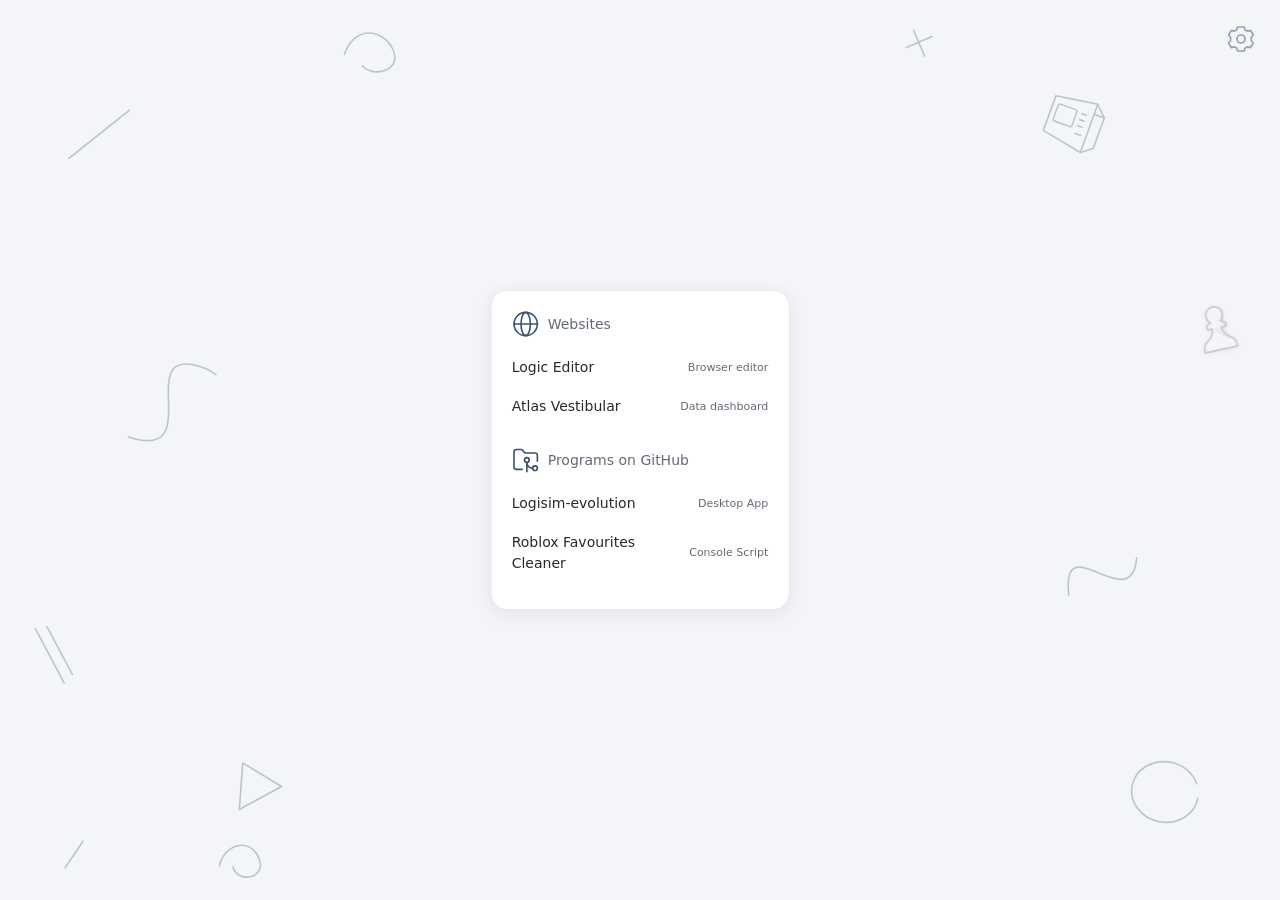
==== commit 04566432: "Add project browser with lock, details window and Logic Editor hover hints" ====
--- a/index.html
+++ b/index.html
@@ -1,5 +1,5 @@
 <!doctype html>
-<html lang="pt-BR"><head><meta charset="utf-8"><meta name="google-site-verification" content="PcDJQUb8Cf7hPraVUGgRf-TshovEezAP2f4vXNvDqwc"/><meta name="viewport" content="width=device-width,initial-scale=1"><title>toybile</title><link rel="icon" type="image/png" href="assets/favicon.png?v=profile-avatar1"><link rel="icon" type="image/svg+xml" href="assets/favicon.svg?v=profile-avatar1"><meta name="description" content="Sites e softwares de toybile: Editor de Lógica, Logisim-evolution e Roblox Favourites Cleaner."><style>
+<html lang="pt-BR"><head><meta charset="utf-8"><meta name="google-site-verification" content="PcDJQUb8Cf7hPraVUGgRf-TshovEezAP2f4vXNvDqwc"/><meta name="viewport" content="width=device-width,initial-scale=1"><title>toybile</title><link rel="icon" type="image/png" href="assets/favicon.png?v=profile-avatar1"><link rel="icon" type="image/svg+xml" href="assets/favicon.svg?v=profile-avatar1"><meta name="description" content="Sites e softwares de toybile: Editor de Lógica, Atlas Vestibular, Logisim-evolution e Roblox Favourites Cleaner."><style>
 #creation-hub-centered .hub-product{--hub-bg:light-dark(#fff,#191b1f);--hub-text:light-dark(#25282d,#e9ebf0);--hub-muted:light-dark(#666c76,#a2a9b4);--hub-edge:light-dark(#e6e9ee,#343941);--hub-art:light-dark(#eef2f7,#252d38);--hub-sheet:light-dark(#fff,#353f4c);--hub-ink:light-dark(#3d526e,#b6c9e1);--hub-shadow:light-dark(#27354a12,#00000026);background:var(--hub-bg);color:var(--hub-text);font:15px/1.5 system-ui;min-height:620px;padding:80px 32px;display:grid;place-items:center}
 #creation-hub-centered .hub-product *{box-sizing:border-box}
 #creation-hub-centered [hidden]{display:none!important}
@@ -400,11 +400,13 @@
 #creation-hub-centered .hub-section-toggle:focus-visible{outline:2px solid var(--hub-ink);outline-offset:3px}
 </style><style>#creation-hub-centered .hub-platform-badge{align-self:flex-start;width:fit-content;padding:5px 9px;margin-top:9px;border:1px solid var(--hub-edge);border-radius:7px;background:color-mix(in srgb,var(--hub-ink) 7%,var(--hub-bg));color:var(--hub-ink);font-size:11px;line-height:1.4}#creation-hub-centered .hub-platform-badge svg{fill:none;stroke:currentColor;stroke-width:1.6;stroke-linecap:round;stroke-linejoin:round}</style><style>
 #creation-hub-centered .hub-product{min-height:100dvh;box-sizing:border-box;display:flex;flex-direction:column;align-items:center;justify-content:center;padding:clamp(16px,3dvh,32px) 24px;gap:20px}
-#creation-hub-centered .hub-art{height:clamp(76px,calc((100dvh - 500px)/2),180px)}
+#creation-hub-centered .hub-art{height:clamp(76px,calc((100dvh - 530px)/2),180px)}
 #creation-hub-centered .hub-section-toggle{width:max-content;max-width:100%;margin:0 auto 12px;padding:5px 10px;gap:0;border-radius:6px}
 #creation-hub-centered .hub-section-toggle h2{padding:0}
 #creation-hub-centered .hub-section:not([open])>.hub-section-toggle{margin-bottom:0}
 #creation-hub-centered .extras-trigger{width:64px;height:64px;bottom:10px;border:0;background:transparent;box-shadow:none;color:var(--hub-ink)}
+#creation-hub-centered .extras-trigger{position:absolute;z-index:0;left:calc(50% - 400px)}
+@media(max-width:900px){#creation-hub-centered .extras-trigger{left:50%}#creation-hub-centered .hub-product{padding-bottom:84px}}
 #creation-hub-centered .extras-trigger:is(:hover,:focus-visible,[data-step="1"],[data-step="2"]){border-color:transparent;background:transparent;color:var(--hub-ink)}
 #creation-hub-centered .extras-symbol{width:64px;height:64px;fill:none;stroke:currentColor;stroke-width:1.6;stroke-linecap:round;stroke-linejoin:round;opacity:.3;transition:opacity .2s,transform .25s}
 #creation-hub-centered .extras-symbol path{vector-effect:non-scaling-stroke;stroke-dasharray:1;animation:hub-sketch-draw .9s both}
@@ -428,7 +430,9 @@
 @media(prefers-reduced-motion:reduce){.settings-launcher,.settings-launcher svg :is(path,circle),#creation-hub-centered .extras-symbol,#creation-hub-centered .extras-symbol path{animation:none;transition:none}}
 </style><style>
 /* Repository icon: Lucide. License notice below. */
-#creation-hub-centered .hub-section-toggle .hub-section-label{position:absolute;width:1px;height:1px;margin:-1px;padding:0;overflow:hidden;clip-path:inset(50%);white-space:nowrap}
+#creation-hub-centered .hub-section-toggle{display:flex;align-items:center;gap:8px}
+#creation-hub-centered .hub-section-toggle .hub-section-label{order:1;margin:0;white-space:nowrap}
+@media(max-width:600px){.settings-launcher{position:absolute}}
 #creation-hub-centered .hub-tile-heading>.hub-icon{opacity:0;transition:opacity .18s ease}
 #creation-hub-centered .hub-tile:hover .hub-tile-heading>.hub-icon{opacity:1}
 @media(prefers-reduced-motion:reduce){#creation-hub-centered .hub-tile-heading>.hub-icon{transition:none}}
@@ -494,26 +498,66 @@
 #creation-hub-centered .hub-tile-featured .hub-tile-heading{font-size:22px;font-weight:600}
 #creation-hub-centered .hub-tile-featured .hub-tile-description{font-size:15px}
 #creation-hub-centered .hub-tile-featured .hub-symbol-a,#creation-hub-centered .hub-tile-featured .hub-symbol-b,#creation-hub-centered .hub-tile-featured .hub-symbol-c{font-size:34px;opacity:.8}
-</style><link rel="stylesheet" href="assets/hidden-portals.css?v=portal-sound2"><link rel="stylesheet" href="assets/avatar-gesture.css?v=prism1"><link rel="stylesheet" href="assets/glove-cursor.css?v=14"><link rel="stylesheet" href="assets/chess-portal.css?v=chess-discreet4"><link rel="stylesheet" href="assets/settings-refinement.css?v=approved2"><link rel="stylesheet" href="assets/portal-scenes.css?v=chesscom-sound3"></head><body><button class="settings-launcher" id="appearance-open" type="button" aria-label="Configurações" title="Configurações" aria-haspopup="dialog" aria-controls="themes-dialog"><svg viewBox="0 0 24 24" aria-hidden="true"><path pathLength="1" d="m9.5 3-.7 2.2-2 .9-2.1-.5-2 3.4 1.5 1.7v2.6L2.7 15l2 3.4 2.1-.5 2 .9.7 2.2h4.9l.7-2.2 2-.9 2.1.5 2-3.4-1.5-1.7v-2.6L21.2 9l-2-3.4-2.1.5-2-.9L14.4 3Z"/><circle pathLength="1" cx="12" cy="12" r="3"/></svg></button>
+#creation-hub-centered .hub-browser,#creation-hub-centered .hub-lists{display:contents}
+#creation-hub-centered .hub-spotlight,#creation-hub-centered .hub-link-arrow{display:none}
+@media(min-width:761px){
+#creation-hub-centered .hub-browser{position:relative;z-index:1;display:grid;grid-template-columns:minmax(0,1fr) minmax(0,1.15fr);gap:20px;--spot-art:150px;--spot-h:320px;width:100%;max-width:662px}
+#creation-hub-centered .hub-lists{display:flex;flex-direction:column;gap:16px;min-width:0;box-sizing:border-box;height:var(--spot-h);padding:14px 10px;overflow:hidden auto;border:1px solid var(--hub-edge);border-radius:16px;background:var(--hub-bg);box-shadow:0 4px 18px var(--hub-shadow)}
+#creation-hub-centered .hub-browser .hub-section-toggle{margin:0 0 6px}
+#creation-hub-centered .hub-grid{flex-direction:column;flex-wrap:nowrap;gap:2px}
+#creation-hub-centered .hub-grid .hub-tile,#creation-hub-centered .hub-grid .hub-tile.hub-tile-featured{flex:none;width:100%;max-width:none;border:0;border-radius:8px;background:transparent;box-shadow:none;transform:none;transition:background .15s}
+#creation-hub-centered .hub-grid .hub-tile.is-active{background:color-mix(in srgb,var(--hub-ink) 12%,transparent)}
+#creation-hub-centered .hub-grid .hub-art,#creation-hub-centered .hub-grid .hub-tile-description,#creation-hub-centered .hub-grid .hub-tile-heading>.hub-icon,#creation-hub-centered .hub-grid .hub-kind svg{display:none}
+#creation-hub-centered .hub-grid .hub-tile-body{flex-direction:row;align-items:center;justify-content:space-between;gap:10px;padding:8px 10px}
+#creation-hub-centered .hub-grid .hub-tile .hub-tile-heading{font-size:14px;font-weight:500}
+#creation-hub-centered .hub-grid .hub-kind{flex:none;align-self:center;margin:0;padding:0;border:0;background:transparent;color:var(--hub-muted);font-size:11px}
+#creation-hub-centered .hub-spotlight{display:flex;flex:none;box-sizing:border-box;width:100%;max-width:none;height:var(--spot-h)}
+#creation-hub-centered .hub-spotlight:hover{transform:none}
+#creation-hub-centered .hub-browser.is-pinned .hub-grid .hub-tile.is-active{background:color-mix(in srgb,var(--hub-ink) 22%,transparent)}
+#creation-hub-centered .hub-browser.is-pinned .hub-link-arrow{border-left-color:var(--hub-ink)}
+#creation-hub-centered .hub-lists{transition:transform .5s ease}
+#creation-hub-centered .hub-spotlight{transition:transform .5s ease,opacity .45s ease,visibility .45s,box-shadow .24s,border-color .24s}
+#creation-hub-centered .hub-browser:not(.is-open) .hub-lists{transform:translateX(calc(57.5% + 10px))}
+#creation-hub-centered .hub-browser:not(.is-open) .hub-spotlight,#creation-hub-centered .hub-browser:not(.is-open) .hub-spotlight:hover{visibility:hidden;opacity:0;transform:translateX(-24px);pointer-events:none}
+#creation-hub-centered .hub-browser:not(.is-open) .hub-link-arrow{display:none}
+@media(prefers-reduced-motion:reduce){#creation-hub-centered .hub-lists,#creation-hub-centered .hub-spotlight{transition:none}}
+#creation-hub-centered .hub-grid .hub-tile.is-active{width:calc(100% + 10px);margin-right:-10px;border-radius:8px 0 0 8px}
+#creation-hub-centered .hub-grid .hub-tile.is-active .hub-tile-body{padding-right:20px}
+#creation-hub-centered .hub-link-arrow{display:block;position:absolute;left:calc((100% - 20px)/2.15);top:0;width:0;height:0;margin-top:-8px;border-left:9px solid var(--hub-muted);border-top:8px solid transparent;border-bottom:8px solid transparent;pointer-events:none}
+#creation-hub-centered .hub-spotlight .hub-art{height:var(--spot-art)}
+#creation-hub-centered .hub-spotlight .hub-art>*{zoom:.72}
+#creation-hub-centered .hub-spotlight .hub-tile-heading{font-size:20px;font-weight:600}
+#creation-hub-centered .hub-spotlight .hub-tile-description{font-size:14px}
+}
+#creation-hub-centered .hub-info{width:min(560px,calc(100vw - 32px))}
+#creation-hub-centered .hub-info h2{margin:0 44px 10px 0;font-size:22px;font-weight:500}
+#creation-hub-centered .hub-info p{margin:0;font-size:14px;color:var(--hub-muted)}
+#creation-hub-centered .hub-info-prints{margin:16px 0;border:1px solid var(--hub-edge);border-radius:12px}
+#creation-hub-centered .hub-info-prints summary{padding:10px 14px;font-size:14px;cursor:pointer}
+#creation-hub-centered .hub-info-shots{display:grid;gap:10px;padding:0 14px 14px}
+#creation-hub-centered .hub-info-shots img{display:block;width:100%;height:auto;border:1px solid var(--hub-edge);border-radius:8px}
+#creation-hub-centered .hub-info .hub-info-open{margin-top:14px;font-size:12px}
+</style><link rel="stylesheet" href="assets/hover-hints.css?v=1"><link rel="stylesheet" href="assets/hidden-portals.css?v=portal-sound2"><link rel="stylesheet" href="assets/avatar-gesture.css?v=prism1"><link rel="stylesheet" href="assets/glove-cursor.css?v=14"><link rel="stylesheet" href="assets/chess-portal.css?v=chess-rook5"><link rel="stylesheet" href="assets/settings-refinement.css?v=approved2"><link rel="stylesheet" href="assets/portal-scenes.css?v=chesscom-sound3"></head><body><button class="settings-launcher" id="appearance-open" type="button" aria-label="Configurações" title="Configurações" aria-haspopup="dialog" aria-controls="themes-dialog"><svg viewBox="0 0 24 24" aria-hidden="true"><path pathLength="1" d="m9.5 3-.7 2.2-2 .9-2.1-.5-2 3.4 1.5 1.7v2.6L2.7 15l2 3.4 2.1-.5 2 .9.7 2.2h4.9l.7-2.2 2-.9 2.1.5 2-3.4-1.5-1.7v-2.6L21.2 9l-2-3.4-2.1.5-2-.9L14.4 3Z"/><circle pathLength="1" cx="12" cy="12" r="3"/></svg></button>
 <div id="creation-hub-centered"><main class="hub-product" aria-label="Criações de toybile"><div class="hub-sketches" aria-hidden="true"><svg class="hub-sketch" viewBox="0 0 100 100" style="--x:8%;--y:15%;--size:100px;--turn:-15deg;--delay:0.000s" focusable="false"><path pathLength="1" d="M12 64 83 33"/></svg><svg class="hub-sketch" viewBox="0 0 100 100" style="--x:29%;--y:6%;--size:74px;--turn:12deg;--delay:0.025s" focusable="false"><path pathLength="1" d="M15 58C19 18 57 12 77 37S61 82 42 68"/></svg><svg class="hub-sketch" viewBox="0 0 100 100" style="--x:84%;--y:13%;--size:90px;--turn:20deg;--delay:0.050s" focusable="false"><path pathLength="1" d="m22 74 30-55 30 55Z"/></svg><svg class="hub-sketch" viewBox="0 0 100 100" style="--x:95%;--y:36%;--size:66px;--turn:-12deg;--delay:0.075s" focusable="false"><circle pathLength="1" cx="50" cy="50" r="27"/></svg><svg class="hub-sketch" viewBox="0 0 100 100" style="--x:14%;--y:45%;--size:138px;--turn:8deg;--delay:0.100s" focusable="false"><path pathLength="1" d="M17 78C78 89 7 8 65 21c22 6 26 28 12 38"/></svg><svg class="hub-sketch" viewBox="0 0 100 100" style="--x:72%;--y:5%;--size:48px;--turn:-23deg;--delay:0.125s" data-wide focusable="false"><path pathLength="1" d="M18 42h58M46 15v58"/></svg><svg class="hub-sketch" viewBox="0 0 100 100" style="--x:4%;--y:73%;--size:75px;--turn:17deg;--delay:0.150s" focusable="false"><path pathLength="1" d="m19 20 58 58M33 13l51 51"/></svg><svg class="hub-sketch" viewBox="0 0 100 100" style="--x:86%;--y:62%;--size:125px;--turn:-22deg;--delay:0.175s" focusable="false"><path pathLength="1" d="M15 68c17-62 45 59 69-28"/></svg><svg class="hub-sketch" viewBox="0 0 100 100" style="--x:20%;--y:87%;--size:80px;--turn:-18deg;--delay:0.200s" focusable="false"><path pathLength="1" d="m20 75 22-54 37 43Z"/></svg><svg class="hub-sketch" viewBox="0 0 100 100" style="--x:91%;--y:88%;--size:108px;--turn:11deg;--delay:0.250s" focusable="false"><ellipse pathLength="1" cx="50" cy="50" rx="31" ry="28"/></svg><svg class="hub-sketch" viewBox="0 0 100 100" style="--x:6%;--y:95%;--size:46px;--turn:-24deg;--delay:0.275s" data-wide focusable="false"><path pathLength="1" d="M15 65 74 28"/></svg></div>
-<details open class="hub-section" aria-labelledby="sites-title"><summary class="hub-section-toggle" title="Sites" aria-labelledby="sites-title"><h2 class="hub-section-label" id="sites-title">Sites</h2><svg viewBox="0 0 24 24" aria-hidden="true"><circle cx="12" cy="12" r="10"/><ellipse cx="12" cy="12" rx="4" ry="10"/><path d="M2 12h20"/></svg></summary><nav class="hub-grid" aria-label="Sites"><a class="hub-tile hub-tile-featured cursor-interaction" href="https://toybile.github.io/Logic-Editor/">
+<div class="hub-browser"><div class="hub-lists"><details open class="hub-section" aria-labelledby="sites-title"><summary class="hub-section-toggle" title="Sites" aria-labelledby="sites-title"><h2 class="hub-section-label" id="sites-title">Sites</h2><svg viewBox="0 0 24 24" aria-hidden="true"><circle cx="12" cy="12" r="10"/><ellipse cx="12" cy="12" rx="4" ry="10"/><path d="M2 12h20"/></svg></summary><nav class="hub-grid" aria-label="Sites"><a class="hub-tile hub-tile-featured cursor-interaction" href="https://toybile.github.io/Logic-Editor/">
         <div class="hub-art hub-logic" aria-hidden="true"><div class="hub-sheet"><span>A</span><span>A → B</span><span class="hub-conclusion">∴ B</span></div><span class="hub-symbol-a">∧</span><span class="hub-symbol-b">¬</span><span class="hub-symbol-c">↔</span></div>
-        <div class="hub-tile-body"><span class="hub-tile-heading">Editor de Lógica<svg class="hub-icon" viewBox="0 0 24 24" aria-hidden="true"><path d="M7 17 17 7M7 7h10v10"/></svg></span><span class="hub-tile-description">Escreva, organize e exporte argumentos.</span><span class="hub-kind">Editor no navegador</span></div>
+        <div class="hub-tile-body"><span class="hub-tile-heading">Editor de Lógica<svg class="hub-icon" viewBox="0 0 24 24" aria-hidden="true"><path d="M7 17 17 7M7 7h10v10"/></svg></span><span class="hub-tile-description">Escreva, organize e exporte argumentos.</span><span class="hub-kind hub-platform-badge">Editor no navegador</span></div>
       </a><a class="hub-tile cursor-interaction" href="https://toybile.github.io/Atlas-Vestibular/" rel="noopener noreferrer">
         <div class="hub-art hub-circuit" aria-hidden="true"><svg viewBox="0 0 340 170" class="hub-diagram"><path d="M45 25V145H300"/><path class="hub-gate" d="M70 145V105H100V145ZM125 145V85H155V145ZM180 145V95H210V145ZM235 145V60H265V145Z"/><path d="M85 88 140 68 195 78 250 42"/><circle cx="85" cy="88" r="5"/><circle cx="140" cy="68" r="5"/><circle cx="195" cy="78" r="5"/><circle class="hub-output" cx="250" cy="42" r="5"/></svg></div>
-        <div class="hub-tile-body"><span class="hub-tile-heading">Atlas Vestibular<svg class="hub-icon" viewBox="0 0 24 24" aria-hidden="true"><path d="M7 17 17 7M7 7h10v10"/></svg></span><span class="hub-tile-description">Explore notas de corte, concorrência e estatísticas da FUVEST e do ENEM.</span><span class="hub-kind">Painel de dados</span></div>
+        <div class="hub-tile-body"><span class="hub-tile-heading">Atlas Vestibular<svg class="hub-icon" viewBox="0 0 24 24" aria-hidden="true"><path d="M7 17 17 7M7 7h10v10"/></svg></span><span class="hub-tile-description">Explore notas de corte, concorrência e estatísticas da FUVEST e do ENEM.</span><span class="hub-kind hub-platform-badge">Painel de dados</span></div>
       </a></nav></details>
 <details open class="hub-section" aria-labelledby="softwares-title"><summary class="hub-section-toggle" title="Programas no GitHub" aria-labelledby="softwares-title"><h2 class="hub-section-label" id="softwares-title">Programas no GitHub</h2><svg viewBox="0 0 24 24" aria-hidden="true"><path d="M9 20H4a2 2 0 0 1-2-2V5a2 2 0 0 1 2-2h3.9a2 2 0 0 1 1.69.9l.81 1.2a2 2 0 0 0 1.67.9H20a2 2 0 0 1 2 2v5"/><circle cx="13" cy="12" r="2"/><path d="M18 19c-2.8 0-5-2.2-5-5v8"/><circle cx="20" cy="19" r="2"/></svg></summary><nav class="hub-grid" aria-label="Programas para baixar (GitHub)"><a class="hub-tile cursor-interaction" href="https://github.com/toybile/logisim-evolution" rel="noopener noreferrer">
         <div class="hub-art hub-circuit" aria-hidden="true"><svg viewBox="0 0 340 170" class="hub-diagram"><path d="M45 50H120V68H146M45 120H120V102H146M210 85H295"/><path class="hub-gate" d="M146 52H177A33 33 0 0 1 177 118H146Z"/><circle cx="45" cy="50" r="8"/><circle cx="45" cy="120" r="8"/><circle class="hub-output" cx="295" cy="85" r="8"/><text x="45" y="30">A</text><text x="45" y="153">B</text><text x="295" y="63">A ∧ B</text></svg><span class="hub-circuit-label">0 · 1</span></div>
-        <div class="hub-tile-body"><span class="hub-tile-heading">Logisim-evolution<svg class="hub-icon" viewBox="0 0 24 24" aria-hidden="true"><path d="M7 17 17 7M7 7h10v10"/></svg></span><span class="hub-tile-description">Sua versão com interface aprimorada.</span><span class="hub-kind hub-platform-badge"><svg viewBox="0 0 24 24" aria-hidden="true"><rect x="3" y="4" width="18" height="13" rx="2"/><path d="M8 21h8m-4-4v4"/></svg><span>Aplicativo desktop</span></span></div>
+        <div class="hub-tile-body"><span class="hub-tile-heading">Logisim-evolution<svg class="hub-icon" viewBox="0 0 24 24" aria-hidden="true"><path d="M7 17 17 7M7 7h10v10"/></svg></span><span class="hub-tile-description">Uma versão com interface aprimorada.</span><span class="hub-kind hub-platform-badge"><svg viewBox="0 0 24 24" aria-hidden="true"><rect x="3" y="4" width="18" height="13" rx="2"/><path d="M8 21h8m-4-4v4"/></svg><span>Aplicativo desktop</span></span></div>
       </a><a class="hub-tile cursor-interaction" href="https://github.com/toybile/Roblox-Favourites-Cleaner" rel="noopener noreferrer">
         <div class="hub-art hub-favourites" aria-hidden="true"><div class="hub-favourites-list"><div><svg class="hub-icon" viewBox="0 0 24 24" aria-hidden="true"><path d="m12 3 2.8 5.7 6.2.9-4.5 4.4 1.1 6.2-5.6-3-5.6 3 1.1-6.2L3 9.6l6.2-.9Z"/></svg><span></span><svg class="hub-icon" viewBox="0 0 24 24" aria-hidden="true"><path d="m5 12 4 4 10-10"/></svg></div><div><svg class="hub-icon" viewBox="0 0 24 24" aria-hidden="true"><path d="m12 3 2.8 5.7 6.2.9-4.5 4.4 1.1 6.2-5.6-3-5.6 3 1.1-6.2L3 9.6l6.2-.9Z"/></svg><span></span><svg class="hub-icon" viewBox="0 0 24 24" aria-hidden="true"><path d="m5 12 4 4 10-10"/></svg></div><div><svg class="hub-icon" viewBox="0 0 24 24" aria-hidden="true"><path d="m12 3 2.8 5.7 6.2.9-4.5 4.4 1.1 6.2-5.6-3-5.6 3 1.1-6.2L3 9.6l6.2-.9Z"/></svg><span></span><svg class="hub-icon" viewBox="0 0 24 24" aria-hidden="true"><path d="m5 12 4 4 10-10"/></svg></div></div></div>
         <div class="hub-tile-body"><span class="hub-tile-heading">Roblox Favourites Cleaner<svg class="hub-icon" viewBox="0 0 24 24" aria-hidden="true"><path d="M7 17 17 7M7 7h10v10"/></svg></span><span class="hub-tile-description">Liste e remova experiências dos favoritos.</span><span class="hub-kind hub-platform-badge"><svg viewBox="0 0 24 24" aria-hidden="true"><path d="m5 7 5 5-5 5m8 0h6"/></svg><span>Script de console</span></span></div>
-      </a></nav></details>
+      </a></nav></details></div><a class="hub-tile hub-spotlight cursor-interaction" aria-hidden="true" tabindex="-1"></a></div>
 
 <button class="extras-trigger" id="extras-trigger" type="button" aria-label="Abrir outros projetos: três cliques ou Alt + O" aria-haspopup="dialog" aria-controls="extras-dialog" data-step="0">
   <svg class="extras-symbol" viewBox="0 0 100 100" aria-hidden="true"><path pathLength="1" d="M18 62c6-32 46-46 61-13s-33 42-40 15"/><path class="extras-curl" pathLength="1" d="M39 64c5 15 31 6 23-10s-28-6-20 5"/></svg>
 </button>
+<dialog class="extras-dialog hub-info" id="hub-info" aria-labelledby="hub-info-title"><div class="extras-panel"><button class="extras-close" type="button" aria-label="Fechar detalhes"><svg viewBox="0 0 24 24" aria-hidden="true"><path d="m6 6 12 12M18 6 6 18"/></svg></button><h2 id="hub-info-title"></h2><p class="hub-info-text"></p><details class="hub-info-prints"><summary>Prints</summary><div class="hub-info-shots"></div></details><p class="hub-info-open"></p></div></dialog>
 <dialog class="extras-dialog" id="extras-dialog" aria-labelledby="extras-title">
   <div class="extras-panel">
     <button class="extras-close" id="extras-close" type="button" aria-label="Fechar outros projetos"><svg viewBox="0 0 24 24" aria-hidden="true"><path d="m6 6 12 12M18 6 6 18"/></svg></button>
@@ -618,7 +662,7 @@
 
 
   let shiftActive=false;
-  // Original animation recording preserved byte-for-byte. Wind belongs only to initial touches.
+  // Original animation recording preserved byte-for-byte. Button beeps belong only to initial touches.
   function playShiftAudio(){return window.PortfolioAudio.play('shiftOriginal',{volume:.4});}
   // Perspective projection of equation ribbons on a cylindrical world-line tunnel.
   function createShiftField(canvas,reduced){
@@ -717,7 +761,7 @@
   }
 
   trigger.addEventListener('click', function (event) {
-    if(event.detail!==0&&taps<2)window.PortfolioAudio?.play('vortexTouch',{volume:.7});
+    if(event.detail!==0&&taps<2)window.PortfolioAudio?.play('phonewaveTap',{volume:.20});
     if (event.detail === 0) { open(); return; } // Keyboard and assistive activation.
     clearTimeout(timeout);
     taps += 1;
@@ -924,7 +968,7 @@
   en: '<svg viewBox="0 0 30 20" aria-hidden="true" style="stroke:none;width:26px;height:18px"><rect width="30" height="20" rx="2" fill="#243b79"/><path d="m0 0 30 20M30 0 0 20" stroke="#fff" stroke-width="5"/><path d="m0 0 30 20M30 0 0 20" stroke="#ce3545" stroke-width="2"/><path d="M15 0v20M0 10h30" stroke="#fff" stroke-width="7"/><path d="M15 0v20M0 10h30" stroke="#ce3545" stroke-width="4"/></svg>',
 };
 
-const pairs=[["Mão personalizada","Custom hand"],["Padrão do sistema","System default"],["Tamanho do cursor","Cursor size"],["Configurações", "Settings"], ["Fechar configurações", "Close settings"], ["DO SEU JEITO", "MAKE IT YOURS"], ["Idioma e aparência, do seu jeito.", "Language and appearance, your way."], ["Modo de exibição", "Display mode"], ["Automático", "Automatic"], ["Claro", "Light"], ["Escuro", "Dark"], ["Temas", "Themes"], ["Restaurar padrão", "Restore default"], ["Pronto", "Done"], ["Fundo translúcido", "Translucent background"], ["Luz e cores suaves no fundo e sob os cartões.", "Soft light and colors in the background and beneath the cards."], ["Ativado", "On"], ["Desativado", "Off"], ["O sistema está configurado para reduzir a transparência.", "Your system is set to reduce transparency."], ["Fundo translúcido ativado.", "Translucent background enabled."], ["Fundo translúcido desativado.", "Translucent background disabled."], ["Acompanha o navegador, mantendo a paleta escolhida.", "Follows your browser while keeping your chosen palette."], ["Modo e paleta ficam salvos neste navegador.", "Your mode and palette are saved in this browser."], ["Acompanha automaticamente o tema do navegador.", "Automatically follows your browser theme."], ["Para abrir de novo: toque no fundo e segure o segundo toque por 0,5 s.", "To open settings: tap the background and hold the second tap for 0.5 s."], ["Atalho de teclado:", "Keyboard shortcut:"], ["Configs · 0,5 s", "Settings · 0.5 s"], ["0,5 s", "0.5 s"], ["Índigo", "Indigo"], ["Petróleo e turquesa", "Petroleum and turquoise"], ["Grafite e âmbar", "Graphite and amber"], ["Areia e azul", "Sand and blue"], ["Sálvia e oliva", "Sage and olive"], ["Rosé e vinho", "Rose and wine"], ["Ameixa e lavanda", "Plum and lavender"], ["Sites", "Websites"], ["Programas para baixar (GitHub)", "Downloads (GitHub)"], ["Editor de Lógica", "Logic Editor"], ["Escreva, organize e exporte argumentos.", "Write, organize and export arguments."], ["Editor no navegador", "Browser editor"], ["Explore notas de corte, concorrência e estatísticas da FUVEST e do ENEM.", "Explore FUVEST and ENEM cut-off scores, competition and statistics."], ["Painel de dados", "Data dashboard"], ["Sua versão com interface aprimorada.", "Your version with an improved interface."], ["Projeto no GitHub", "GitHub project"], ["Liste e remova experiências dos favoritos.", "List and remove experiences from your favorites."], ["Script Python no GitHub", "Python script on GitHub"], ["Criações de toybile", "toybile’s creations"], ["Abrir outros projetos: três cliques ou Alt + O", "Open other projects: three clicks or Alt + O"], ["Fechar outros projetos", "Close other projects"], ["UM PEQUENO DESVIO", "A SMALL DETOUR"], ["Fora de órbita", "Out of orbit"], ["Guias, mapas e outras curiosidades.", "Guides, maps and other curiosities."], ["Outros projetos", "Other projects"], ["Guia completo", "Complete guide"], ["Ordens de exibição de Steins;Gate e links para assistir.", "Steins;Gate viewing orders and links to watch."], ["Sem spoilers", "Spoiler-free"], ["Atlas de linhas de mundo", "World line atlas"], ["Um mapa dos campos atratores e das linhas de mundo de Steins;Gate.", "A map of the attractor fields and world lines of Steins;Gate."], ["Ainda não publicado", "Not published yet"], ["Contém spoilers", "Contains spoilers"], ["Você encontrou o outro lado do portfólio.", "You found the other side of the portfolio."], ["Aplicativo desktop", "Desktop App"], ["Script de console", "Console Script"], ["Programas no GitHub", "Programs on GitHub"], ["Um pequeno desvio da linha de mundo", "A small world-line shift"], ["Desvio de linha de mundo", "World-line shift"], ["Silenciar", "Mute"], ["Ativar som", "Enable sound"], ["Pular", "Skip"]];
+const pairs=[["Um editor para escrever argumentos em linhas de premissas e conclusão, com biblioteca de símbolos lógicos. O resultado pode ser exportado.","An editor for writing arguments in lines of premises and conclusion, with a library of logic symbols. The result can be exported."],["Um painel com notas de corte, concorrência e estatísticas da FUVEST e do ENEM.","A dashboard with FUVEST and ENEM cut-off scores, competition and statistics."],["Uma versão do Logisim-evolution, simulador de circuitos digitais, com a interface aprimorada. Roda no computador.","A version of Logisim-evolution, a digital circuit simulator, with an improved interface. It runs on your computer."],["Um script de console que lista as experiências favoritadas no Roblox e remove as que você escolher.","A console script that lists your favourited Roblox experiences and removes the ones you choose."],["Fechar detalhes","Close details"],["Desenho interativo","Interactive sketch"],["Mão personalizada","Custom hand"],["Padrão do sistema","System default"],["Tamanho do cursor","Cursor size"],["Configurações", "Settings"], ["Fechar configurações", "Close settings"], ["DO SEU JEITO", "MAKE IT YOURS"], ["Idioma e aparência, do seu jeito.", "Language and appearance, your way."], ["Modo de exibição", "Display mode"], ["Automático", "Automatic"], ["Claro", "Light"], ["Escuro", "Dark"], ["Temas", "Themes"], ["Restaurar padrão", "Restore default"], ["Pronto", "Done"], ["Fundo translúcido", "Translucent background"], ["Luz e cores suaves no fundo e sob os cartões.", "Soft light and colors in the background and beneath the cards."], ["Ativado", "On"], ["Desativado", "Off"], ["O sistema está configurado para reduzir a transparência.", "Your system is set to reduce transparency."], ["Fundo translúcido ativado.", "Translucent background enabled."], ["Fundo translúcido desativado.", "Translucent background disabled."], ["Acompanha o navegador, mantendo a paleta escolhida.", "Follows your browser while keeping your chosen palette."], ["Modo e paleta ficam salvos neste navegador.", "Your mode and palette are saved in this browser."], ["Acompanha automaticamente o tema do navegador.", "Automatically follows your browser theme."], ["Para abrir de novo: toque no fundo e segure o segundo toque por 0,5 s.", "To open settings: tap the background and hold the second tap for 0.5 s."], ["Atalho de teclado:", "Keyboard shortcut:"], ["Configs · 0,5 s", "Settings · 0.5 s"], ["0,5 s", "0.5 s"], ["Índigo", "Indigo"], ["Petróleo e turquesa", "Petroleum and turquoise"], ["Grafite e âmbar", "Graphite and amber"], ["Areia e azul", "Sand and blue"], ["Sálvia e oliva", "Sage and olive"], ["Rosé e vinho", "Rose and wine"], ["Ameixa e lavanda", "Plum and lavender"], ["Sites", "Websites"], ["Programas para baixar (GitHub)", "Downloads (GitHub)"], ["Editor de Lógica", "Logic Editor"], ["Escreva, organize e exporte argumentos.", "Write, organize and export arguments."], ["Editor no navegador", "Browser editor"], ["Explore notas de corte, concorrência e estatísticas da FUVEST e do ENEM.", "Explore FUVEST and ENEM cut-off scores, competition and statistics."], ["Painel de dados", "Data dashboard"], ["Uma versão com interface aprimorada.", "A version with an improved interface."], ["Projeto no GitHub", "GitHub project"], ["Liste e remova experiências dos favoritos.", "List and remove experiences from your favourites."], ["Script Python no GitHub", "Python script on GitHub"], ["Criações de toybile", "toybile’s creations"], ["Abrir outros projetos: três cliques ou Alt + O", "Open other projects: three clicks or Alt + O"], ["Fechar outros projetos", "Close other projects"], ["UM PEQUENO DESVIO", "A SMALL DETOUR"], ["Fora de órbita", "Out of orbit"], ["Guias, mapas e outras curiosidades.", "Guides, maps and other curiosities."], ["Outros projetos", "Other projects"], ["Guia completo", "Complete guide"], ["Ordens de exibição de Steins;Gate e links para assistir.", "Steins;Gate viewing orders and links to watch."], ["Sem spoilers", "Spoiler-free"], ["Atlas de linhas de mundo", "World line atlas"], ["Um mapa dos campos atratores e das linhas de mundo de Steins;Gate.", "A map of the attractor fields and world lines of Steins;Gate."], ["Ainda não publicado", "Not published yet"], ["Contém spoilers", "Contains spoilers"], ["Você encontrou o outro lado do portfólio.", "You found the other side of the portfolio."], ["Aplicativo desktop", "Desktop App"], ["Script de console", "Console Script"], ["Programas no GitHub", "Programs on GitHub"], ["Um pequeno desvio da linha de mundo", "A small world-line shift"], ["Desvio de linha de mundo", "World-line shift"], ["Silenciar", "Mute"], ["Ativar som", "Enable sound"], ["Pular", "Skip"]];
 const toEnglish=new Map(pairs),toPortuguese=new Map(pairs.map(([pt,en])=>[en,pt]));
 function translate(value){
  const word=value.trim(),map=language==='en'?toEnglish:toPortuguese;
@@ -997,4 +1041,33 @@
  }
 })();
 </script>
-<script src="assets/portal-audio.js?v=shared-window1"></script><script src="assets/chess-scene.js?v=chesscom-sound3"></script><script src="assets/hidden-portals.js?v=portal-sound2"></script><script src="assets/avatar-gesture.js?v=prism1"></script><script src="assets/cursor-settings.js?v=default-system2"></script><script src="assets/chess-portal.js?v=chess-discreet4"></script><script src="assets/default-configurations/host.js?v=shared1" data-site="portfolio" defer></script><script src="assets/default-configurations/panel.js?v=shared1" defer></script></body></html>
+<script>
+(()=>{const spot=document.querySelector('.hub-spotlight'),tiles=[...document.querySelectorAll('.hub-grid .hub-tile')],browser=spot.parentElement,list=browser.querySelector('.hub-lists'),arrow=document.createElement('span'),info=document.getElementById('hub-info'),wide=matchMedia('(min-width:761px)');let timer,clickTimer,pinned=null,current=null;
+const details={'Logic-Editor':{text:'Um editor para escrever argumentos em linhas de premissas e conclusão, com biblioteca de símbolos lógicos. O resultado pode ser exportado.',prints:['logic-editor']},'Atlas-Vestibular':{text:'Um painel com notas de corte, concorrência e estatísticas da FUVEST e do ENEM.',prints:['atlas-vestibular']},'logisim-evolution':{text:'Uma versão do Logisim-evolution, simulador de circuitos digitais, com a interface aprimorada. Roda no computador.',prints:[]},'Roblox-Favourites-Cleaner':{text:'Um script de console que lista as experiências favoritadas no Roblox e remove as que você escolher.',prints:[]}};
+const say=(pt,en)=>document.documentElement.lang==='en'?en:pt,nameOf=tile=>tile.querySelector('.hub-tile-heading').textContent.trim();
+arrow.className='hub-link-arrow';arrow.setAttribute('aria-hidden','true');browser.append(arrow);
+const place=()=>{const row=list.querySelector('.is-active');if(!row)return;const r=row.getBoundingClientRect(),l=list.getBoundingClientRect(),y=r.top+r.height/2;arrow.style.left=list.offsetLeft+list.offsetWidth+'px';arrow.style.top=y-browser.getBoundingClientRect().top+'px';arrow.style.visibility=r.height&&y>l.top&&y<l.bottom?'':'hidden';};
+const show=tile=>{clearTimeout(timer);current=tile;tiles.forEach(t=>t.classList.toggle('is-active',t===tile));spot.href=tile.href;spot.rel=tile.rel;spot.classList.toggle('hub-tile-featured',tile.classList.contains('hub-tile-featured'));spot.replaceChildren(tile.querySelector('.hub-art').cloneNode(true),tile.querySelector('.hub-tile-body').cloneNode(true));browser.classList.add('is-open');place();};
+const pin=tile=>{pinned=tile;browser.classList.toggle('is-pinned',!!tile);};
+const close=()=>{clearTimeout(timer);pin(null);current=null;browser.classList.remove('is-open');tiles.forEach(t=>t.classList.remove('is-active'));};
+const unpin=()=>{pin(null);if(!browser.matches(':hover'))close();};
+const open=tile=>{location.href=tile.href;};
+const openInfo=tile=>{const data=details[tile.href.replace(/\/$/,'').split('/').pop()]||{text:'',prints:[]},gallery=info.querySelector('.hub-info-prints');pin(tile);info.querySelector('#hub-info-title').textContent=nameOf(tile);info.querySelector('.hub-info-text').textContent=data.text;info.querySelector('.hub-info-open').textContent=say('Dois cliques nesta janela abrem o projeto.','Double-click this window to open the project.');gallery.open=false;gallery.hidden=!data.prints.length;gallery.querySelector('.hub-info-shots').replaceChildren(...data.prints.map(name=>{const image=new Image();image.src='assets/project-prints/'+name+'.png';image.alt=say('Print de ','Screenshot of ')+nameOf(tile);image.loading='lazy';return image;}));info.showModal();};
+const modified=event=>event.ctrlKey||event.metaKey||event.shiftKey||event.button;
+for(const tile of tiles){tile.dataset.hint='';tile.hintContent=()=>({title:nameOf(tile),body:say('Clique para travar a seleção. Duplo clique para abrir.','Click to lock the selection. Double-click to open.')});
+ tile.addEventListener('pointerenter',()=>{if(!pinned&&wide.matches)show(tile);});tile.addEventListener('focus',()=>{if(!pinned&&wide.matches)show(tile);});
+ tile.addEventListener('click',event=>{if(!wide.matches||modified(event)||!event.detail)return;event.preventDefault();if(event.detail>1)return;if(pinned===tile)unpin();else{show(tile);pin(tile);}});
+ tile.addEventListener('dblclick',event=>{if(wide.matches&&!modified(event))open(tile);});}
+spot.dataset.hint='';spot.hintContent=()=>current&&({title:nameOf(current),body:say('Clique para ver detalhes. Duplo clique para abrir.','Click for details. Double-click to open.')});
+spot.addEventListener('click',event=>{if(modified(event))return;event.preventDefault();clearTimeout(clickTimer);if(event.detail>1||!current)return;const tile=current;clickTimer=setTimeout(()=>openInfo(tile),260);});
+spot.addEventListener('dblclick',()=>{clearTimeout(clickTimer);if(current)open(current);});
+browser.addEventListener('pointerenter',()=>clearTimeout(timer));browser.addEventListener('pointerleave',()=>{if(!pinned)timer=setTimeout(close,350);});
+browser.addEventListener('focusout',e=>{if(!pinned&&!browser.contains(e.relatedTarget)&&!browser.matches(':hover'))close();});
+document.addEventListener('pointerdown',e=>{if(pinned&&!info.open&&!browser.contains(e.target))unpin();});
+document.addEventListener('keydown',e=>{if(e.key==='Escape'&&pinned&&!info.open)unpin();});
+info.querySelector('.extras-close').addEventListener('click',()=>info.close());
+info.addEventListener('click',e=>{if(e.target===info)info.close();});
+info.addEventListener('dblclick',e=>{if(current&&e.target!==info&&!e.target.closest('summary,.hub-info-shots,.extras-close'))open(current);});
+list.addEventListener('scroll',place);addEventListener('resize',place);
+list.addEventListener('toggle',()=>{const row=list.querySelector('.is-active');if(row&&!row.closest('details').open)close();else place();},true);})();
+</script><script src="assets/hover-hints.js?v=1"></script><script src="assets/portal-audio.js?v=phonewave-beep1"></script><script src="assets/chess-scene.js?v=chesscom-sound3"></script><script src="assets/hidden-portals.js?v=portal-label1"></script><script src="assets/avatar-gesture.js?v=prism1"></script><script src="assets/cursor-settings.js?v=default-system2"></script><script src="assets/chess-portal.js?v=chess-rook5"></script><script src="assets/default-configurations/host.js?v=hints1" data-site="portfolio" defer></script><script src="assets/default-configurations/panel.js?v=section-tone2" defer></script></body></html>
--- a/assets/hover-hints.css
+++ b/assets/hover-hints.css
@@ -0,0 +1,143 @@
+/* Copied from Logic Editor (development/src/styles/app.css): same hover hint box. */
+/* refined-hover-hint */
+.lp-decoration-alt-hint {
+  --hint-surface: light-dark(#fff, #242a33);
+  --hint-ink: light-dark(#303743, #e9edf3);
+  --hint-secondary: light-dark(#697483, #b4bfce);
+  --hint-edge: light-dark(#e0e6ed, #444e5b);
+  position: fixed;
+  box-sizing: border-box;
+  max-width: 270px;
+  padding: 13px 15px 14px;
+  border: 1px solid var(--hint-edge);
+  border-radius: 15px;
+  background: var(--hint-surface);
+  color: var(--hint-ink);
+  box-shadow:
+    0 12px 34px light-dark(#26364a1c, #0005),
+    0 2px 6px light-dark(#26364a09, #0002);
+  font: 12px/1.65 system-ui;
+  pointer-events: none;
+  overflow: visible;
+}
+.lp-decoration-alt-hint::before {
+  content: "";
+  position: absolute;
+  left: -5px;
+  top: 21px;
+  width: 8px;
+  height: 8px;
+  background: var(--hint-surface);
+  border-left: 1px solid var(--hint-edge);
+  border-bottom: 1px solid var(--hint-edge);
+  transform: rotate(45deg);
+}
+.lp-decoration-alt-hint .lp-hint-heading {
+  display: flex;
+  align-items: center;
+  gap: 8px;
+  margin-bottom: 7px;
+  font-size: 12px;
+  font-weight: 500;
+  color: var(--hint-ink);
+}
+.lp-decoration-alt-hint .lp-hint-icon {
+  display: grid;
+  place-items: center;
+  width: 25px;
+  height: 25px;
+  border-radius: 8px;
+  background: color-mix(
+    in srgb,
+    var(--hint-accent, light-dark(#7899bc, #9bb7d2)) 16%,
+    var(--hint-surface)
+  );
+  color: var(--hint-ink);
+  font: 17px/1 system-ui;
+}
+.lp-decoration-alt-hint .lp-hint-body {
+  display: block;
+  color: var(--hint-secondary);
+  font-size: 12px;
+}
+.lp-decoration-alt-hint kbd {
+  display: inline-block;
+  vertical-align: baseline;
+  padding: 0 5px;
+  margin: 0 1px;
+  min-width: 22px;
+  border: 1px solid var(--hint-edge);
+  border-bottom-width: 2px;
+  border-radius: 5px;
+  background: color-mix(in srgb, var(--hint-edge) 22%, var(--hint-surface));
+  color: var(--hint-ink);
+  font: 500 11px/1.65 system-ui;
+  text-align: center;
+}
+.lp-decoration-alt-hint:popover-open {
+  animation: lp-hint-enter 0.16s cubic-bezier(0.2, 0.8, 0.2, 1);
+}
+@keyframes lp-hint-enter {
+  from {
+    opacity: 0;
+    translate: 0 4px;
+  }
+  to {
+    opacity: 1;
+    translate: 0 0;
+  }
+}
+@media (prefers-reduced-motion: reduce) {
+  .lp-decoration-alt-hint:popover-open {
+    animation: none;
+  }
+}
+/* unified-hover-hints */
+.lp-unified-hint {
+  max-width: min(310px, calc(100vw - 24px));
+  z-index: 2000;
+}
+.lp-unified-hint .lp-hint-icon svg {
+  width: 15px;
+  height: 15px;
+  fill: none;
+  stroke: currentColor;
+  stroke-width: 1.7;
+  stroke-linecap: round;
+  stroke-linejoin: round;
+}
+.lp-unified-hint .lp-hint-body {
+  overflow-wrap: anywhere;
+}
+.lp-unified-hint[data-side="bottom"]::before {
+  left: var(--hint-pointer, 20px);
+  top: -5px;
+  transform: rotate(135deg);
+}
+.lp-unified-hint[data-side="top"]::before {
+  left: var(--hint-pointer, 20px);
+  top: auto;
+  bottom: -5px;
+  transform: rotate(-45deg);
+}
+.lp-unified-hint[data-compact="true"] {
+  padding-top: 13px;
+  padding-bottom: 13px;
+}
+.lp-unified-hint[data-compact="true"] .lp-hint-heading {
+  margin-bottom: 0;
+}
+/* hint-action-lines */
+.lp-unified-hint .lp-hint-body,
+.lp-decoration-alt-hint .lp-hint-body {
+  white-space: normal;
+}
+.lp-hint-line {
+  display: block;
+}
+.lp-hint-body > .lp-hint-line + .lp-hint-line {
+  margin-top: 6px;
+}
+.lp-hint-heading .lp-hint-line {
+  display: inline;
+}
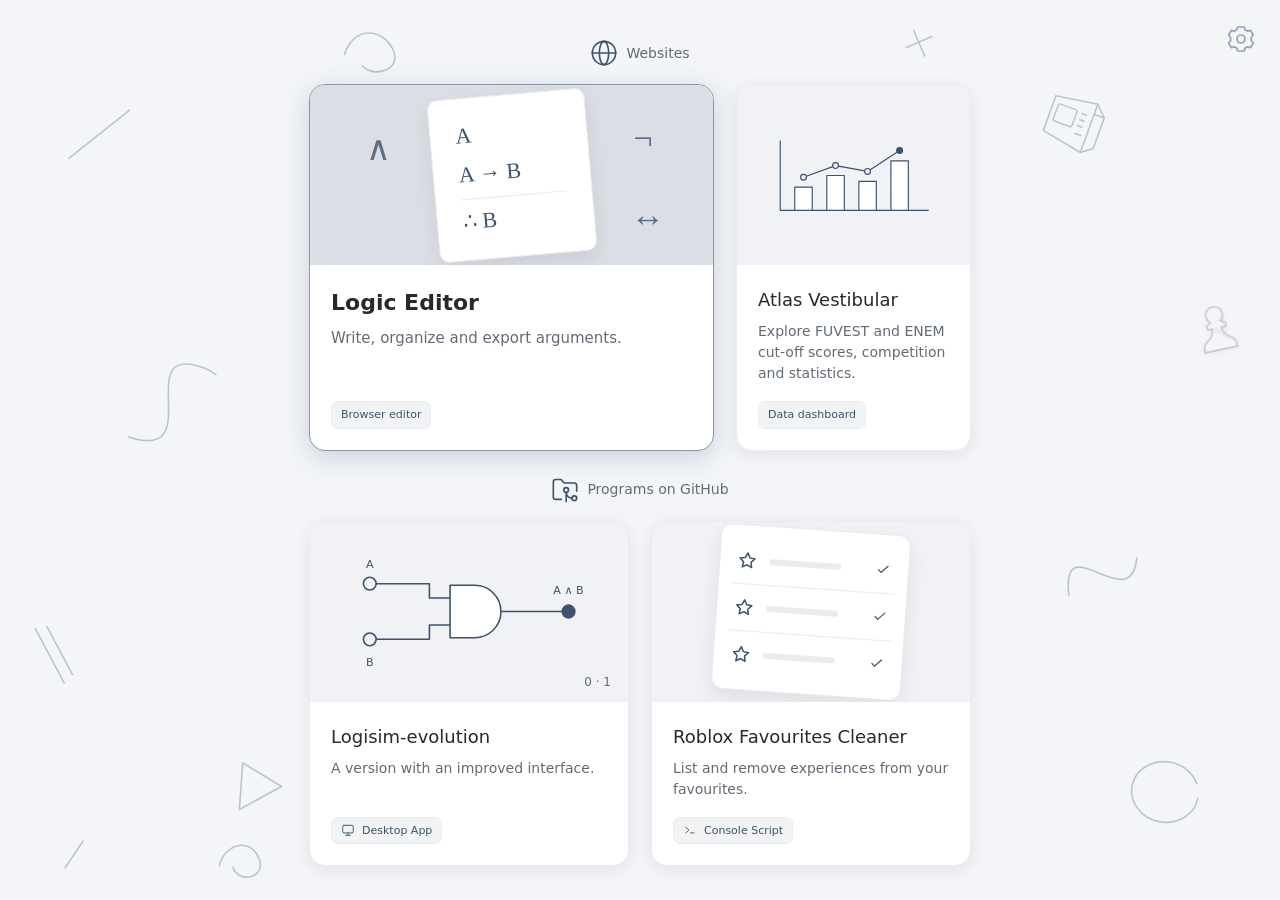
==== commit 2ff4c4b7: "Add Logic Editor hover hints and show section labels" ====
--- a/index.html
+++ b/index.html
@@ -405,6 +405,8 @@
 #creation-hub-centered .hub-section-toggle h2{padding:0}
 #creation-hub-centered .hub-section:not([open])>.hub-section-toggle{margin-bottom:0}
 #creation-hub-centered .extras-trigger{width:64px;height:64px;bottom:10px;border:0;background:transparent;box-shadow:none;color:var(--hub-ink)}
+@media(min-width:601px) and (min-height:701px) and (max-height:820px){#creation-hub-centered .hub-art>*{zoom:.65}}
+@media(min-width:601px) and (min-height:821px) and (max-height:889px){#creation-hub-centered .hub-art>*{zoom:.8}}
 #creation-hub-centered .extras-trigger{position:absolute;z-index:0;left:calc(50% - 400px)}
 @media(max-width:900px){#creation-hub-centered .extras-trigger{left:50%}#creation-hub-centered .hub-product{padding-bottom:84px}}
 #creation-hub-centered .extras-trigger:is(:hover,:focus-visible,[data-step="1"],[data-step="2"]){border-color:transparent;background:transparent;color:var(--hub-ink)}
@@ -498,48 +500,9 @@
 #creation-hub-centered .hub-tile-featured .hub-tile-heading{font-size:22px;font-weight:600}
 #creation-hub-centered .hub-tile-featured .hub-tile-description{font-size:15px}
 #creation-hub-centered .hub-tile-featured .hub-symbol-a,#creation-hub-centered .hub-tile-featured .hub-symbol-b,#creation-hub-centered .hub-tile-featured .hub-symbol-c{font-size:34px;opacity:.8}
-#creation-hub-centered .hub-browser,#creation-hub-centered .hub-lists{display:contents}
-#creation-hub-centered .hub-spotlight,#creation-hub-centered .hub-link-arrow{display:none}
-@media(min-width:761px){
-#creation-hub-centered .hub-browser{position:relative;z-index:1;display:grid;grid-template-columns:minmax(0,1fr) minmax(0,1.15fr);gap:20px;--spot-art:150px;--spot-h:320px;width:100%;max-width:662px}
-#creation-hub-centered .hub-lists{display:flex;flex-direction:column;gap:16px;min-width:0;box-sizing:border-box;height:var(--spot-h);padding:14px 10px;overflow:hidden auto;border:1px solid var(--hub-edge);border-radius:16px;background:var(--hub-bg);box-shadow:0 4px 18px var(--hub-shadow)}
-#creation-hub-centered .hub-browser .hub-section-toggle{margin:0 0 6px}
-#creation-hub-centered .hub-grid{flex-direction:column;flex-wrap:nowrap;gap:2px}
-#creation-hub-centered .hub-grid .hub-tile,#creation-hub-centered .hub-grid .hub-tile.hub-tile-featured{flex:none;width:100%;max-width:none;border:0;border-radius:8px;background:transparent;box-shadow:none;transform:none;transition:background .15s}
-#creation-hub-centered .hub-grid .hub-tile.is-active{background:color-mix(in srgb,var(--hub-ink) 12%,transparent)}
-#creation-hub-centered .hub-grid .hub-art,#creation-hub-centered .hub-grid .hub-tile-description,#creation-hub-centered .hub-grid .hub-tile-heading>.hub-icon,#creation-hub-centered .hub-grid .hub-kind svg{display:none}
-#creation-hub-centered .hub-grid .hub-tile-body{flex-direction:row;align-items:center;justify-content:space-between;gap:10px;padding:8px 10px}
-#creation-hub-centered .hub-grid .hub-tile .hub-tile-heading{font-size:14px;font-weight:500}
-#creation-hub-centered .hub-grid .hub-kind{flex:none;align-self:center;margin:0;padding:0;border:0;background:transparent;color:var(--hub-muted);font-size:11px}
-#creation-hub-centered .hub-spotlight{display:flex;flex:none;box-sizing:border-box;width:100%;max-width:none;height:var(--spot-h)}
-#creation-hub-centered .hub-spotlight:hover{transform:none}
-#creation-hub-centered .hub-browser.is-pinned .hub-grid .hub-tile.is-active{background:color-mix(in srgb,var(--hub-ink) 22%,transparent)}
-#creation-hub-centered .hub-browser.is-pinned .hub-link-arrow{border-left-color:var(--hub-ink)}
-#creation-hub-centered .hub-lists{transition:transform .5s ease}
-#creation-hub-centered .hub-spotlight{transition:transform .5s ease,opacity .45s ease,visibility .45s,box-shadow .24s,border-color .24s}
-#creation-hub-centered .hub-browser:not(.is-open) .hub-lists{transform:translateX(calc(57.5% + 10px))}
-#creation-hub-centered .hub-browser:not(.is-open) .hub-spotlight,#creation-hub-centered .hub-browser:not(.is-open) .hub-spotlight:hover{visibility:hidden;opacity:0;transform:translateX(-24px);pointer-events:none}
-#creation-hub-centered .hub-browser:not(.is-open) .hub-link-arrow{display:none}
-@media(prefers-reduced-motion:reduce){#creation-hub-centered .hub-lists,#creation-hub-centered .hub-spotlight{transition:none}}
-#creation-hub-centered .hub-grid .hub-tile.is-active{width:calc(100% + 10px);margin-right:-10px;border-radius:8px 0 0 8px}
-#creation-hub-centered .hub-grid .hub-tile.is-active .hub-tile-body{padding-right:20px}
-#creation-hub-centered .hub-link-arrow{display:block;position:absolute;left:calc((100% - 20px)/2.15);top:0;width:0;height:0;margin-top:-8px;border-left:9px solid var(--hub-muted);border-top:8px solid transparent;border-bottom:8px solid transparent;pointer-events:none}
-#creation-hub-centered .hub-spotlight .hub-art{height:var(--spot-art)}
-#creation-hub-centered .hub-spotlight .hub-art>*{zoom:.72}
-#creation-hub-centered .hub-spotlight .hub-tile-heading{font-size:20px;font-weight:600}
-#creation-hub-centered .hub-spotlight .hub-tile-description{font-size:14px}
-}
-#creation-hub-centered .hub-info{width:min(560px,calc(100vw - 32px))}
-#creation-hub-centered .hub-info h2{margin:0 44px 10px 0;font-size:22px;font-weight:500}
-#creation-hub-centered .hub-info p{margin:0;font-size:14px;color:var(--hub-muted)}
-#creation-hub-centered .hub-info-prints{margin:16px 0;border:1px solid var(--hub-edge);border-radius:12px}
-#creation-hub-centered .hub-info-prints summary{padding:10px 14px;font-size:14px;cursor:pointer}
-#creation-hub-centered .hub-info-shots{display:grid;gap:10px;padding:0 14px 14px}
-#creation-hub-centered .hub-info-shots img{display:block;width:100%;height:auto;border:1px solid var(--hub-edge);border-radius:8px}
-#creation-hub-centered .hub-info .hub-info-open{margin-top:14px;font-size:12px}
 </style><link rel="stylesheet" href="assets/hover-hints.css?v=1"><link rel="stylesheet" href="assets/hidden-portals.css?v=portal-sound2"><link rel="stylesheet" href="assets/avatar-gesture.css?v=prism1"><link rel="stylesheet" href="assets/glove-cursor.css?v=14"><link rel="stylesheet" href="assets/chess-portal.css?v=chess-rook5"><link rel="stylesheet" href="assets/settings-refinement.css?v=approved2"><link rel="stylesheet" href="assets/portal-scenes.css?v=chesscom-sound3"></head><body><button class="settings-launcher" id="appearance-open" type="button" aria-label="Configurações" title="Configurações" aria-haspopup="dialog" aria-controls="themes-dialog"><svg viewBox="0 0 24 24" aria-hidden="true"><path pathLength="1" d="m9.5 3-.7 2.2-2 .9-2.1-.5-2 3.4 1.5 1.7v2.6L2.7 15l2 3.4 2.1-.5 2 .9.7 2.2h4.9l.7-2.2 2-.9 2.1.5 2-3.4-1.5-1.7v-2.6L21.2 9l-2-3.4-2.1.5-2-.9L14.4 3Z"/><circle pathLength="1" cx="12" cy="12" r="3"/></svg></button>
 <div id="creation-hub-centered"><main class="hub-product" aria-label="Criações de toybile"><div class="hub-sketches" aria-hidden="true"><svg class="hub-sketch" viewBox="0 0 100 100" style="--x:8%;--y:15%;--size:100px;--turn:-15deg;--delay:0.000s" focusable="false"><path pathLength="1" d="M12 64 83 33"/></svg><svg class="hub-sketch" viewBox="0 0 100 100" style="--x:29%;--y:6%;--size:74px;--turn:12deg;--delay:0.025s" focusable="false"><path pathLength="1" d="M15 58C19 18 57 12 77 37S61 82 42 68"/></svg><svg class="hub-sketch" viewBox="0 0 100 100" style="--x:84%;--y:13%;--size:90px;--turn:20deg;--delay:0.050s" focusable="false"><path pathLength="1" d="m22 74 30-55 30 55Z"/></svg><svg class="hub-sketch" viewBox="0 0 100 100" style="--x:95%;--y:36%;--size:66px;--turn:-12deg;--delay:0.075s" focusable="false"><circle pathLength="1" cx="50" cy="50" r="27"/></svg><svg class="hub-sketch" viewBox="0 0 100 100" style="--x:14%;--y:45%;--size:138px;--turn:8deg;--delay:0.100s" focusable="false"><path pathLength="1" d="M17 78C78 89 7 8 65 21c22 6 26 28 12 38"/></svg><svg class="hub-sketch" viewBox="0 0 100 100" style="--x:72%;--y:5%;--size:48px;--turn:-23deg;--delay:0.125s" data-wide focusable="false"><path pathLength="1" d="M18 42h58M46 15v58"/></svg><svg class="hub-sketch" viewBox="0 0 100 100" style="--x:4%;--y:73%;--size:75px;--turn:17deg;--delay:0.150s" focusable="false"><path pathLength="1" d="m19 20 58 58M33 13l51 51"/></svg><svg class="hub-sketch" viewBox="0 0 100 100" style="--x:86%;--y:62%;--size:125px;--turn:-22deg;--delay:0.175s" focusable="false"><path pathLength="1" d="M15 68c17-62 45 59 69-28"/></svg><svg class="hub-sketch" viewBox="0 0 100 100" style="--x:20%;--y:87%;--size:80px;--turn:-18deg;--delay:0.200s" focusable="false"><path pathLength="1" d="m20 75 22-54 37 43Z"/></svg><svg class="hub-sketch" viewBox="0 0 100 100" style="--x:91%;--y:88%;--size:108px;--turn:11deg;--delay:0.250s" focusable="false"><ellipse pathLength="1" cx="50" cy="50" rx="31" ry="28"/></svg><svg class="hub-sketch" viewBox="0 0 100 100" style="--x:6%;--y:95%;--size:46px;--turn:-24deg;--delay:0.275s" data-wide focusable="false"><path pathLength="1" d="M15 65 74 28"/></svg></div>
-<div class="hub-browser"><div class="hub-lists"><details open class="hub-section" aria-labelledby="sites-title"><summary class="hub-section-toggle" title="Sites" aria-labelledby="sites-title"><h2 class="hub-section-label" id="sites-title">Sites</h2><svg viewBox="0 0 24 24" aria-hidden="true"><circle cx="12" cy="12" r="10"/><ellipse cx="12" cy="12" rx="4" ry="10"/><path d="M2 12h20"/></svg></summary><nav class="hub-grid" aria-label="Sites"><a class="hub-tile hub-tile-featured cursor-interaction" href="https://toybile.github.io/Logic-Editor/">
+<details open class="hub-section" aria-labelledby="sites-title"><summary class="hub-section-toggle" title="Sites" aria-labelledby="sites-title"><h2 class="hub-section-label" id="sites-title">Sites</h2><svg viewBox="0 0 24 24" aria-hidden="true"><circle cx="12" cy="12" r="10"/><ellipse cx="12" cy="12" rx="4" ry="10"/><path d="M2 12h20"/></svg></summary><nav class="hub-grid" aria-label="Sites"><a class="hub-tile hub-tile-featured cursor-interaction" href="https://toybile.github.io/Logic-Editor/">
         <div class="hub-art hub-logic" aria-hidden="true"><div class="hub-sheet"><span>A</span><span>A → B</span><span class="hub-conclusion">∴ B</span></div><span class="hub-symbol-a">∧</span><span class="hub-symbol-b">¬</span><span class="hub-symbol-c">↔</span></div>
         <div class="hub-tile-body"><span class="hub-tile-heading">Editor de Lógica<svg class="hub-icon" viewBox="0 0 24 24" aria-hidden="true"><path d="M7 17 17 7M7 7h10v10"/></svg></span><span class="hub-tile-description">Escreva, organize e exporte argumentos.</span><span class="hub-kind hub-platform-badge">Editor no navegador</span></div>
       </a><a class="hub-tile cursor-interaction" href="https://toybile.github.io/Atlas-Vestibular/" rel="noopener noreferrer">
@@ -552,12 +515,11 @@
       </a><a class="hub-tile cursor-interaction" href="https://github.com/toybile/Roblox-Favourites-Cleaner" rel="noopener noreferrer">
         <div class="hub-art hub-favourites" aria-hidden="true"><div class="hub-favourites-list"><div><svg class="hub-icon" viewBox="0 0 24 24" aria-hidden="true"><path d="m12 3 2.8 5.7 6.2.9-4.5 4.4 1.1 6.2-5.6-3-5.6 3 1.1-6.2L3 9.6l6.2-.9Z"/></svg><span></span><svg class="hub-icon" viewBox="0 0 24 24" aria-hidden="true"><path d="m5 12 4 4 10-10"/></svg></div><div><svg class="hub-icon" viewBox="0 0 24 24" aria-hidden="true"><path d="m12 3 2.8 5.7 6.2.9-4.5 4.4 1.1 6.2-5.6-3-5.6 3 1.1-6.2L3 9.6l6.2-.9Z"/></svg><span></span><svg class="hub-icon" viewBox="0 0 24 24" aria-hidden="true"><path d="m5 12 4 4 10-10"/></svg></div><div><svg class="hub-icon" viewBox="0 0 24 24" aria-hidden="true"><path d="m12 3 2.8 5.7 6.2.9-4.5 4.4 1.1 6.2-5.6-3-5.6 3 1.1-6.2L3 9.6l6.2-.9Z"/></svg><span></span><svg class="hub-icon" viewBox="0 0 24 24" aria-hidden="true"><path d="m5 12 4 4 10-10"/></svg></div></div></div>
         <div class="hub-tile-body"><span class="hub-tile-heading">Roblox Favourites Cleaner<svg class="hub-icon" viewBox="0 0 24 24" aria-hidden="true"><path d="M7 17 17 7M7 7h10v10"/></svg></span><span class="hub-tile-description">Liste e remova experiências dos favoritos.</span><span class="hub-kind hub-platform-badge"><svg viewBox="0 0 24 24" aria-hidden="true"><path d="m5 7 5 5-5 5m8 0h6"/></svg><span>Script de console</span></span></div>
-      </a></nav></details></div><a class="hub-tile hub-spotlight cursor-interaction" aria-hidden="true" tabindex="-1"></a></div>
+      </a></nav></details>
 
 <button class="extras-trigger" id="extras-trigger" type="button" aria-label="Abrir outros projetos: três cliques ou Alt + O" aria-haspopup="dialog" aria-controls="extras-dialog" data-step="0">
   <svg class="extras-symbol" viewBox="0 0 100 100" aria-hidden="true"><path pathLength="1" d="M18 62c6-32 46-46 61-13s-33 42-40 15"/><path class="extras-curl" pathLength="1" d="M39 64c5 15 31 6 23-10s-28-6-20 5"/></svg>
 </button>
-<dialog class="extras-dialog hub-info" id="hub-info" aria-labelledby="hub-info-title"><div class="extras-panel"><button class="extras-close" type="button" aria-label="Fechar detalhes"><svg viewBox="0 0 24 24" aria-hidden="true"><path d="m6 6 12 12M18 6 6 18"/></svg></button><h2 id="hub-info-title"></h2><p class="hub-info-text"></p><details class="hub-info-prints"><summary>Prints</summary><div class="hub-info-shots"></div></details><p class="hub-info-open"></p></div></dialog>
 <dialog class="extras-dialog" id="extras-dialog" aria-labelledby="extras-title">
   <div class="extras-panel">
     <button class="extras-close" id="extras-close" type="button" aria-label="Fechar outros projetos"><svg viewBox="0 0 24 24" aria-hidden="true"><path d="m6 6 12 12M18 6 6 18"/></svg></button>
@@ -968,7 +930,7 @@
   en: '<svg viewBox="0 0 30 20" aria-hidden="true" style="stroke:none;width:26px;height:18px"><rect width="30" height="20" rx="2" fill="#243b79"/><path d="m0 0 30 20M30 0 0 20" stroke="#fff" stroke-width="5"/><path d="m0 0 30 20M30 0 0 20" stroke="#ce3545" stroke-width="2"/><path d="M15 0v20M0 10h30" stroke="#fff" stroke-width="7"/><path d="M15 0v20M0 10h30" stroke="#ce3545" stroke-width="4"/></svg>',
 };
 
-const pairs=[["Um editor para escrever argumentos em linhas de premissas e conclusão, com biblioteca de símbolos lógicos. O resultado pode ser exportado.","An editor for writing arguments in lines of premises and conclusion, with a library of logic symbols. The result can be exported."],["Um painel com notas de corte, concorrência e estatísticas da FUVEST e do ENEM.","A dashboard with FUVEST and ENEM cut-off scores, competition and statistics."],["Uma versão do Logisim-evolution, simulador de circuitos digitais, com a interface aprimorada. Roda no computador.","A version of Logisim-evolution, a digital circuit simulator, with an improved interface. It runs on your computer."],["Um script de console que lista as experiências favoritadas no Roblox e remove as que você escolher.","A console script that lists your favourited Roblox experiences and removes the ones you choose."],["Fechar detalhes","Close details"],["Desenho interativo","Interactive sketch"],["Mão personalizada","Custom hand"],["Padrão do sistema","System default"],["Tamanho do cursor","Cursor size"],["Configurações", "Settings"], ["Fechar configurações", "Close settings"], ["DO SEU JEITO", "MAKE IT YOURS"], ["Idioma e aparência, do seu jeito.", "Language and appearance, your way."], ["Modo de exibição", "Display mode"], ["Automático", "Automatic"], ["Claro", "Light"], ["Escuro", "Dark"], ["Temas", "Themes"], ["Restaurar padrão", "Restore default"], ["Pronto", "Done"], ["Fundo translúcido", "Translucent background"], ["Luz e cores suaves no fundo e sob os cartões.", "Soft light and colors in the background and beneath the cards."], ["Ativado", "On"], ["Desativado", "Off"], ["O sistema está configurado para reduzir a transparência.", "Your system is set to reduce transparency."], ["Fundo translúcido ativado.", "Translucent background enabled."], ["Fundo translúcido desativado.", "Translucent background disabled."], ["Acompanha o navegador, mantendo a paleta escolhida.", "Follows your browser while keeping your chosen palette."], ["Modo e paleta ficam salvos neste navegador.", "Your mode and palette are saved in this browser."], ["Acompanha automaticamente o tema do navegador.", "Automatically follows your browser theme."], ["Para abrir de novo: toque no fundo e segure o segundo toque por 0,5 s.", "To open settings: tap the background and hold the second tap for 0.5 s."], ["Atalho de teclado:", "Keyboard shortcut:"], ["Configs · 0,5 s", "Settings · 0.5 s"], ["0,5 s", "0.5 s"], ["Índigo", "Indigo"], ["Petróleo e turquesa", "Petroleum and turquoise"], ["Grafite e âmbar", "Graphite and amber"], ["Areia e azul", "Sand and blue"], ["Sálvia e oliva", "Sage and olive"], ["Rosé e vinho", "Rose and wine"], ["Ameixa e lavanda", "Plum and lavender"], ["Sites", "Websites"], ["Programas para baixar (GitHub)", "Downloads (GitHub)"], ["Editor de Lógica", "Logic Editor"], ["Escreva, organize e exporte argumentos.", "Write, organize and export arguments."], ["Editor no navegador", "Browser editor"], ["Explore notas de corte, concorrência e estatísticas da FUVEST e do ENEM.", "Explore FUVEST and ENEM cut-off scores, competition and statistics."], ["Painel de dados", "Data dashboard"], ["Uma versão com interface aprimorada.", "A version with an improved interface."], ["Projeto no GitHub", "GitHub project"], ["Liste e remova experiências dos favoritos.", "List and remove experiences from your favourites."], ["Script Python no GitHub", "Python script on GitHub"], ["Criações de toybile", "toybile’s creations"], ["Abrir outros projetos: três cliques ou Alt + O", "Open other projects: three clicks or Alt + O"], ["Fechar outros projetos", "Close other projects"], ["UM PEQUENO DESVIO", "A SMALL DETOUR"], ["Fora de órbita", "Out of orbit"], ["Guias, mapas e outras curiosidades.", "Guides, maps and other curiosities."], ["Outros projetos", "Other projects"], ["Guia completo", "Complete guide"], ["Ordens de exibição de Steins;Gate e links para assistir.", "Steins;Gate viewing orders and links to watch."], ["Sem spoilers", "Spoiler-free"], ["Atlas de linhas de mundo", "World line atlas"], ["Um mapa dos campos atratores e das linhas de mundo de Steins;Gate.", "A map of the attractor fields and world lines of Steins;Gate."], ["Ainda não publicado", "Not published yet"], ["Contém spoilers", "Contains spoilers"], ["Você encontrou o outro lado do portfólio.", "You found the other side of the portfolio."], ["Aplicativo desktop", "Desktop App"], ["Script de console", "Console Script"], ["Programas no GitHub", "Programs on GitHub"], ["Um pequeno desvio da linha de mundo", "A small world-line shift"], ["Desvio de linha de mundo", "World-line shift"], ["Silenciar", "Mute"], ["Ativar som", "Enable sound"], ["Pular", "Skip"]];
+const pairs=[["Desenho interativo","Interactive sketch"],["Mão personalizada","Custom hand"],["Padrão do sistema","System default"],["Tamanho do cursor","Cursor size"],["Configurações", "Settings"], ["Fechar configurações", "Close settings"], ["DO SEU JEITO", "MAKE IT YOURS"], ["Idioma e aparência, do seu jeito.", "Language and appearance, your way."], ["Modo de exibição", "Display mode"], ["Automático", "Automatic"], ["Claro", "Light"], ["Escuro", "Dark"], ["Temas", "Themes"], ["Restaurar padrão", "Restore default"], ["Pronto", "Done"], ["Fundo translúcido", "Translucent background"], ["Luz e cores suaves no fundo e sob os cartões.", "Soft light and colors in the background and beneath the cards."], ["Ativado", "On"], ["Desativado", "Off"], ["O sistema está configurado para reduzir a transparência.", "Your system is set to reduce transparency."], ["Fundo translúcido ativado.", "Translucent background enabled."], ["Fundo translúcido desativado.", "Translucent background disabled."], ["Acompanha o navegador, mantendo a paleta escolhida.", "Follows your browser while keeping your chosen palette."], ["Modo e paleta ficam salvos neste navegador.", "Your mode and palette are saved in this browser."], ["Acompanha automaticamente o tema do navegador.", "Automatically follows your browser theme."], ["Para abrir de novo: toque no fundo e segure o segundo toque por 0,5 s.", "To open settings: tap the background and hold the second tap for 0.5 s."], ["Atalho de teclado:", "Keyboard shortcut:"], ["Configs · 0,5 s", "Settings · 0.5 s"], ["0,5 s", "0.5 s"], ["Índigo", "Indigo"], ["Petróleo e turquesa", "Petroleum and turquoise"], ["Grafite e âmbar", "Graphite and amber"], ["Areia e azul", "Sand and blue"], ["Sálvia e oliva", "Sage and olive"], ["Rosé e vinho", "Rose and wine"], ["Ameixa e lavanda", "Plum and lavender"], ["Sites", "Websites"], ["Programas para baixar (GitHub)", "Downloads (GitHub)"], ["Editor de Lógica", "Logic Editor"], ["Escreva, organize e exporte argumentos.", "Write, organize and export arguments."], ["Editor no navegador", "Browser editor"], ["Explore notas de corte, concorrência e estatísticas da FUVEST e do ENEM.", "Explore FUVEST and ENEM cut-off scores, competition and statistics."], ["Painel de dados", "Data dashboard"], ["Uma versão com interface aprimorada.", "A version with an improved interface."], ["Projeto no GitHub", "GitHub project"], ["Liste e remova experiências dos favoritos.", "List and remove experiences from your favourites."], ["Script Python no GitHub", "Python script on GitHub"], ["Criações de toybile", "toybile’s creations"], ["Abrir outros projetos: três cliques ou Alt + O", "Open other projects: three clicks or Alt + O"], ["Fechar outros projetos", "Close other projects"], ["UM PEQUENO DESVIO", "A SMALL DETOUR"], ["Fora de órbita", "Out of orbit"], ["Guias, mapas e outras curiosidades.", "Guides, maps and other curiosities."], ["Outros projetos", "Other projects"], ["Guia completo", "Complete guide"], ["Ordens de exibição de Steins;Gate e links para assistir.", "Steins;Gate viewing orders and links to watch."], ["Sem spoilers", "Spoiler-free"], ["Atlas de linhas de mundo", "World line atlas"], ["Um mapa dos campos atratores e das linhas de mundo de Steins;Gate.", "A map of the attractor fields and world lines of Steins;Gate."], ["Ainda não publicado", "Not published yet"], ["Contém spoilers", "Contains spoilers"], ["Você encontrou o outro lado do portfólio.", "You found the other side of the portfolio."], ["Aplicativo desktop", "Desktop App"], ["Script de console", "Console Script"], ["Programas no GitHub", "Programs on GitHub"], ["Um pequeno desvio da linha de mundo", "A small world-line shift"], ["Desvio de linha de mundo", "World-line shift"], ["Silenciar", "Mute"], ["Ativar som", "Enable sound"], ["Pular", "Skip"]];
 const toEnglish=new Map(pairs),toPortuguese=new Map(pairs.map(([pt,en])=>[en,pt]));
 function translate(value){
  const word=value.trim(),map=language==='en'?toEnglish:toPortuguese;
@@ -1042,32 +1004,5 @@
 })();
 </script>
 <script>
-(()=>{const spot=document.querySelector('.hub-spotlight'),tiles=[...document.querySelectorAll('.hub-grid .hub-tile')],browser=spot.parentElement,list=browser.querySelector('.hub-lists'),arrow=document.createElement('span'),info=document.getElementById('hub-info'),wide=matchMedia('(min-width:761px)');let timer,clickTimer,pinned=null,current=null;
-const details={'Logic-Editor':{text:'Um editor para escrever argumentos em linhas de premissas e conclusão, com biblioteca de símbolos lógicos. O resultado pode ser exportado.',prints:['logic-editor']},'Atlas-Vestibular':{text:'Um painel com notas de corte, concorrência e estatísticas da FUVEST e do ENEM.',prints:['atlas-vestibular']},'logisim-evolution':{text:'Uma versão do Logisim-evolution, simulador de circuitos digitais, com a interface aprimorada. Roda no computador.',prints:[]},'Roblox-Favourites-Cleaner':{text:'Um script de console que lista as experiências favoritadas no Roblox e remove as que você escolher.',prints:[]}};
-const say=(pt,en)=>document.documentElement.lang==='en'?en:pt,nameOf=tile=>tile.querySelector('.hub-tile-heading').textContent.trim();
-arrow.className='hub-link-arrow';arrow.setAttribute('aria-hidden','true');browser.append(arrow);
-const place=()=>{const row=list.querySelector('.is-active');if(!row)return;const r=row.getBoundingClientRect(),l=list.getBoundingClientRect(),y=r.top+r.height/2;arrow.style.left=list.offsetLeft+list.offsetWidth+'px';arrow.style.top=y-browser.getBoundingClientRect().top+'px';arrow.style.visibility=r.height&&y>l.top&&y<l.bottom?'':'hidden';};
-const show=tile=>{clearTimeout(timer);current=tile;tiles.forEach(t=>t.classList.toggle('is-active',t===tile));spot.href=tile.href;spot.rel=tile.rel;spot.classList.toggle('hub-tile-featured',tile.classList.contains('hub-tile-featured'));spot.replaceChildren(tile.querySelector('.hub-art').cloneNode(true),tile.querySelector('.hub-tile-body').cloneNode(true));browser.classList.add('is-open');place();};
-const pin=tile=>{pinned=tile;browser.classList.toggle('is-pinned',!!tile);};
-const close=()=>{clearTimeout(timer);pin(null);current=null;browser.classList.remove('is-open');tiles.forEach(t=>t.classList.remove('is-active'));};
-const unpin=()=>{pin(null);if(!browser.matches(':hover'))close();};
-const open=tile=>{location.href=tile.href;};
-const openInfo=tile=>{const data=details[tile.href.replace(/\/$/,'').split('/').pop()]||{text:'',prints:[]},gallery=info.querySelector('.hub-info-prints');pin(tile);info.querySelector('#hub-info-title').textContent=nameOf(tile);info.querySelector('.hub-info-text').textContent=data.text;info.querySelector('.hub-info-open').textContent=say('Dois cliques nesta janela abrem o projeto.','Double-click this window to open the project.');gallery.open=false;gallery.hidden=!data.prints.length;gallery.querySelector('.hub-info-shots').replaceChildren(...data.prints.map(name=>{const image=new Image();image.src='assets/project-prints/'+name+'.png';image.alt=say('Print de ','Screenshot of ')+nameOf(tile);image.loading='lazy';return image;}));info.showModal();};
-const modified=event=>event.ctrlKey||event.metaKey||event.shiftKey||event.button;
-for(const tile of tiles){tile.dataset.hint='';tile.hintContent=()=>({title:nameOf(tile),body:say('Clique para travar a seleção. Duplo clique para abrir.','Click to lock the selection. Double-click to open.')});
- tile.addEventListener('pointerenter',()=>{if(!pinned&&wide.matches)show(tile);});tile.addEventListener('focus',()=>{if(!pinned&&wide.matches)show(tile);});
- tile.addEventListener('click',event=>{if(!wide.matches||modified(event)||!event.detail)return;event.preventDefault();if(event.detail>1)return;if(pinned===tile)unpin();else{show(tile);pin(tile);}});
- tile.addEventListener('dblclick',event=>{if(wide.matches&&!modified(event))open(tile);});}
-spot.dataset.hint='';spot.hintContent=()=>current&&({title:nameOf(current),body:say('Clique para ver detalhes. Duplo clique para abrir.','Click for details. Double-click to open.')});
-spot.addEventListener('click',event=>{if(modified(event))return;event.preventDefault();clearTimeout(clickTimer);if(event.detail>1||!current)return;const tile=current;clickTimer=setTimeout(()=>openInfo(tile),260);});
-spot.addEventListener('dblclick',()=>{clearTimeout(clickTimer);if(current)open(current);});
-browser.addEventListener('pointerenter',()=>clearTimeout(timer));browser.addEventListener('pointerleave',()=>{if(!pinned)timer=setTimeout(close,350);});
-browser.addEventListener('focusout',e=>{if(!pinned&&!browser.contains(e.relatedTarget)&&!browser.matches(':hover'))close();});
-document.addEventListener('pointerdown',e=>{if(pinned&&!info.open&&!browser.contains(e.target))unpin();});
-document.addEventListener('keydown',e=>{if(e.key==='Escape'&&pinned&&!info.open)unpin();});
-info.querySelector('.extras-close').addEventListener('click',()=>info.close());
-info.addEventListener('click',e=>{if(e.target===info)info.close();});
-info.addEventListener('dblclick',e=>{if(current&&e.target!==info&&!e.target.closest('summary,.hub-info-shots,.extras-close'))open(current);});
-list.addEventListener('scroll',place);addEventListener('resize',place);
-list.addEventListener('toggle',()=>{const row=list.querySelector('.is-active');if(row&&!row.closest('details').open)close();else place();},true);})();
+(()=>{const say=(pt,en)=>document.documentElement.lang==='en'?en:pt;for(const tile of document.querySelectorAll('.hub-grid .hub-tile')){tile.dataset.hint='';tile.hintContent=()=>({title:tile.querySelector('.hub-tile-heading').textContent.trim(),body:say('Clique para abrir.','Click to open.')});}})();
 </script><script src="assets/hover-hints.js?v=1"></script><script src="assets/portal-audio.js?v=phonewave-beep1"></script><script src="assets/chess-scene.js?v=chesscom-sound3"></script><script src="assets/hidden-portals.js?v=portal-label1"></script><script src="assets/avatar-gesture.js?v=prism1"></script><script src="assets/cursor-settings.js?v=default-system2"></script><script src="assets/chess-portal.js?v=chess-rook5"></script><script src="assets/default-configurations/host.js?v=hints1" data-site="portfolio" defer></script><script src="assets/default-configurations/panel.js?v=section-tone2" defer></script></body></html>
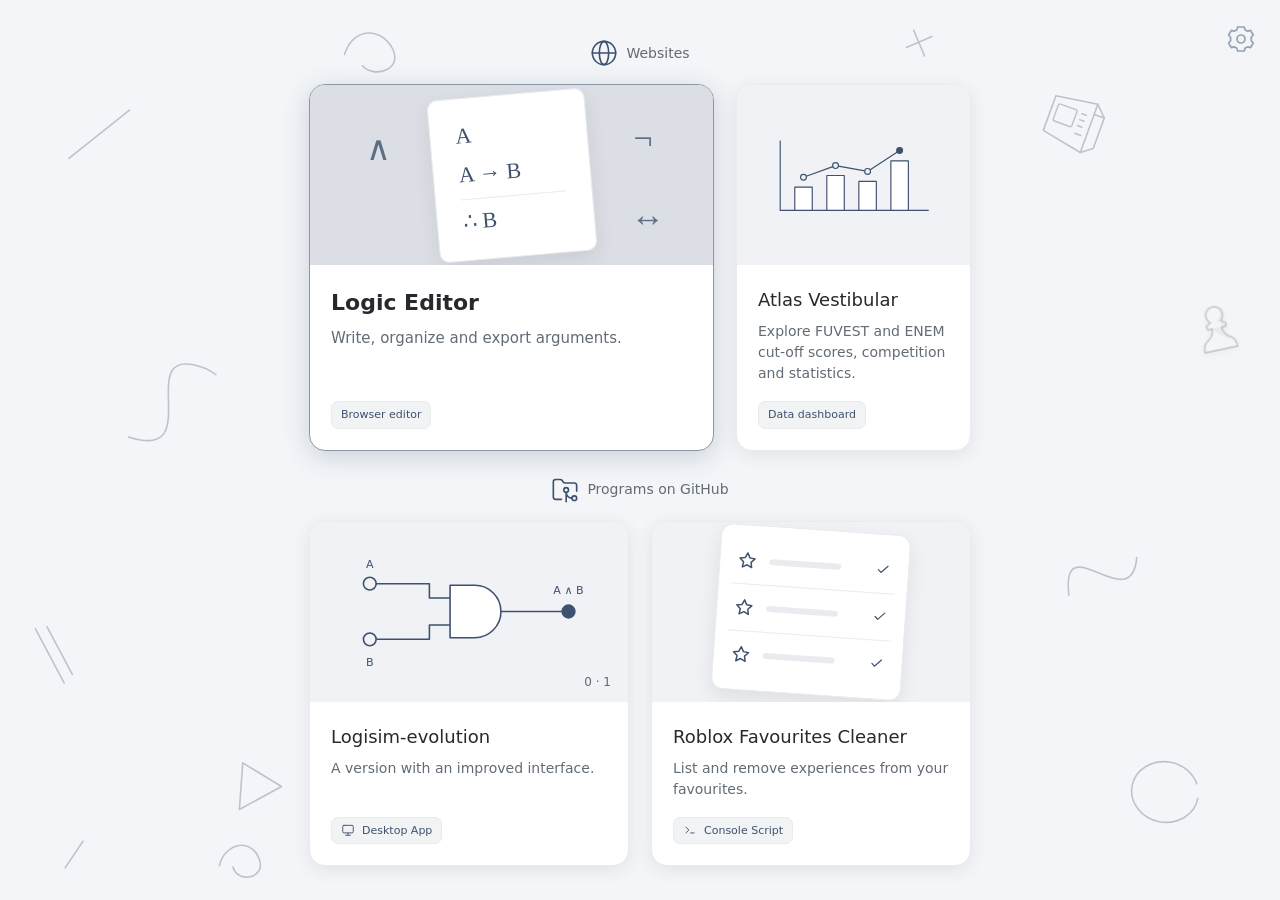
==== commit 67f4632b: "Add share preview, hover motion and prints, new 404 page" ====
--- a/index.html
+++ b/index.html
@@ -1,5 +1,5 @@
 <!doctype html>
-<html lang="pt-BR"><head><meta charset="utf-8"><meta name="google-site-verification" content="PcDJQUb8Cf7hPraVUGgRf-TshovEezAP2f4vXNvDqwc"/><meta name="viewport" content="width=device-width,initial-scale=1"><title>toybile</title><link rel="icon" type="image/png" href="assets/favicon.png?v=profile-avatar1"><link rel="icon" type="image/svg+xml" href="assets/favicon.svg?v=profile-avatar1"><meta name="description" content="Sites e softwares de toybile: Editor de Lógica, Atlas Vestibular, Logisim-evolution e Roblox Favourites Cleaner."><style>
+<html lang="pt-BR"><head><meta charset="utf-8"><meta name="google-site-verification" content="PcDJQUb8Cf7hPraVUGgRf-TshovEezAP2f4vXNvDqwc"/><meta name="viewport" content="width=device-width,initial-scale=1"><title>toybile</title><link rel="icon" type="image/png" href="assets/favicon.png?v=profile-avatar1"><link rel="icon" type="image/svg+xml" href="assets/favicon.svg?v=profile-avatar1"><meta name="description" content="Sites e softwares de toybile: Editor de Lógica, Atlas Vestibular, Logisim-evolution e Roblox Favourites Cleaner."><meta property="og:type" content="website"><meta property="og:site_name" content="toybile"><meta property="og:title" content="toybile"><meta property="og:description" content="Sites e softwares de toybile: Editor de Lógica, Atlas Vestibular, Logisim-evolution e Roblox Favourites Cleaner."><meta property="og:url" content="https://toybile.github.io/"><meta property="og:image" content="https://toybile.github.io/assets/og-image.png"><meta property="og:image:width" content="1200"><meta property="og:image:height" content="630"><meta property="og:image:alt" content="toybile: Editor de Lógica, Atlas Vestibular, Logisim-evolution e Roblox Favourites Cleaner"><meta name="twitter:card" content="summary_large_image"><style>
 #creation-hub-centered .hub-product{--hub-bg:light-dark(#fff,#191b1f);--hub-text:light-dark(#25282d,#e9ebf0);--hub-muted:light-dark(#666c76,#a2a9b4);--hub-edge:light-dark(#e6e9ee,#343941);--hub-art:light-dark(#eef2f7,#252d38);--hub-sheet:light-dark(#fff,#353f4c);--hub-ink:light-dark(#3d526e,#b6c9e1);--hub-shadow:light-dark(#27354a12,#00000026);background:var(--hub-bg);color:var(--hub-text);font:15px/1.5 system-ui;min-height:620px;padding:80px 32px;display:grid;place-items:center}
 #creation-hub-centered .hub-product *{box-sizing:border-box}
 #creation-hub-centered [hidden]{display:none!important}
@@ -500,17 +500,17 @@
 #creation-hub-centered .hub-tile-featured .hub-tile-heading{font-size:22px;font-weight:600}
 #creation-hub-centered .hub-tile-featured .hub-tile-description{font-size:15px}
 #creation-hub-centered .hub-tile-featured .hub-symbol-a,#creation-hub-centered .hub-tile-featured .hub-symbol-b,#creation-hub-centered .hub-tile-featured .hub-symbol-c{font-size:34px;opacity:.8}
-</style><link rel="stylesheet" href="assets/hover-hints.css?v=1"><link rel="stylesheet" href="assets/hidden-portals.css?v=portal-sound2"><link rel="stylesheet" href="assets/avatar-gesture.css?v=prism1"><link rel="stylesheet" href="assets/glove-cursor.css?v=14"><link rel="stylesheet" href="assets/chess-portal.css?v=chess-rook5"><link rel="stylesheet" href="assets/settings-refinement.css?v=approved2"><link rel="stylesheet" href="assets/portal-scenes.css?v=chesscom-sound3"></head><body><button class="settings-launcher" id="appearance-open" type="button" aria-label="Configurações" title="Configurações" aria-haspopup="dialog" aria-controls="themes-dialog"><svg viewBox="0 0 24 24" aria-hidden="true"><path pathLength="1" d="m9.5 3-.7 2.2-2 .9-2.1-.5-2 3.4 1.5 1.7v2.6L2.7 15l2 3.4 2.1-.5 2 .9.7 2.2h4.9l.7-2.2 2-.9 2.1.5 2-3.4-1.5-1.7v-2.6L21.2 9l-2-3.4-2.1.5-2-.9L14.4 3Z"/><circle pathLength="1" cx="12" cy="12" r="3"/></svg></button>
+</style><link rel="stylesheet" href="assets/hover-hints.css?v=1"><link rel="stylesheet" href="assets/project-motion.css?v=5"><link rel="stylesheet" href="assets/hidden-portals.css?v=portal-sound2"><link rel="stylesheet" href="assets/avatar-gesture.css?v=prism1"><link rel="stylesheet" href="assets/glove-cursor.css?v=14"><link rel="stylesheet" href="assets/chess-portal.css?v=chess-rook5"><link rel="stylesheet" href="assets/settings-refinement.css?v=approved2"><link rel="stylesheet" href="assets/portal-scenes.css?v=chesscom-sound3"></head><body><button class="settings-launcher" id="appearance-open" type="button" aria-label="Configurações" title="Configurações" aria-haspopup="dialog" aria-controls="themes-dialog"><svg viewBox="0 0 24 24" aria-hidden="true"><path pathLength="1" d="m9.5 3-.7 2.2-2 .9-2.1-.5-2 3.4 1.5 1.7v2.6L2.7 15l2 3.4 2.1-.5 2 .9.7 2.2h4.9l.7-2.2 2-.9 2.1.5 2-3.4-1.5-1.7v-2.6L21.2 9l-2-3.4-2.1.5-2-.9L14.4 3Z"/><circle pathLength="1" cx="12" cy="12" r="3"/></svg></button>
 <div id="creation-hub-centered"><main class="hub-product" aria-label="Criações de toybile"><div class="hub-sketches" aria-hidden="true"><svg class="hub-sketch" viewBox="0 0 100 100" style="--x:8%;--y:15%;--size:100px;--turn:-15deg;--delay:0.000s" focusable="false"><path pathLength="1" d="M12 64 83 33"/></svg><svg class="hub-sketch" viewBox="0 0 100 100" style="--x:29%;--y:6%;--size:74px;--turn:12deg;--delay:0.025s" focusable="false"><path pathLength="1" d="M15 58C19 18 57 12 77 37S61 82 42 68"/></svg><svg class="hub-sketch" viewBox="0 0 100 100" style="--x:84%;--y:13%;--size:90px;--turn:20deg;--delay:0.050s" focusable="false"><path pathLength="1" d="m22 74 30-55 30 55Z"/></svg><svg class="hub-sketch" viewBox="0 0 100 100" style="--x:95%;--y:36%;--size:66px;--turn:-12deg;--delay:0.075s" focusable="false"><circle pathLength="1" cx="50" cy="50" r="27"/></svg><svg class="hub-sketch" viewBox="0 0 100 100" style="--x:14%;--y:45%;--size:138px;--turn:8deg;--delay:0.100s" focusable="false"><path pathLength="1" d="M17 78C78 89 7 8 65 21c22 6 26 28 12 38"/></svg><svg class="hub-sketch" viewBox="0 0 100 100" style="--x:72%;--y:5%;--size:48px;--turn:-23deg;--delay:0.125s" data-wide focusable="false"><path pathLength="1" d="M18 42h58M46 15v58"/></svg><svg class="hub-sketch" viewBox="0 0 100 100" style="--x:4%;--y:73%;--size:75px;--turn:17deg;--delay:0.150s" focusable="false"><path pathLength="1" d="m19 20 58 58M33 13l51 51"/></svg><svg class="hub-sketch" viewBox="0 0 100 100" style="--x:86%;--y:62%;--size:125px;--turn:-22deg;--delay:0.175s" focusable="false"><path pathLength="1" d="M15 68c17-62 45 59 69-28"/></svg><svg class="hub-sketch" viewBox="0 0 100 100" style="--x:20%;--y:87%;--size:80px;--turn:-18deg;--delay:0.200s" focusable="false"><path pathLength="1" d="m20 75 22-54 37 43Z"/></svg><svg class="hub-sketch" viewBox="0 0 100 100" style="--x:91%;--y:88%;--size:108px;--turn:11deg;--delay:0.250s" focusable="false"><ellipse pathLength="1" cx="50" cy="50" rx="31" ry="28"/></svg><svg class="hub-sketch" viewBox="0 0 100 100" style="--x:6%;--y:95%;--size:46px;--turn:-24deg;--delay:0.275s" data-wide focusable="false"><path pathLength="1" d="M15 65 74 28"/></svg></div>
 <details open class="hub-section" aria-labelledby="sites-title"><summary class="hub-section-toggle" title="Sites" aria-labelledby="sites-title"><h2 class="hub-section-label" id="sites-title">Sites</h2><svg viewBox="0 0 24 24" aria-hidden="true"><circle cx="12" cy="12" r="10"/><ellipse cx="12" cy="12" rx="4" ry="10"/><path d="M2 12h20"/></svg></summary><nav class="hub-grid" aria-label="Sites"><a class="hub-tile hub-tile-featured cursor-interaction" href="https://toybile.github.io/Logic-Editor/">
-        <div class="hub-art hub-logic" aria-hidden="true"><div class="hub-sheet"><span>A</span><span>A → B</span><span class="hub-conclusion">∴ B</span></div><span class="hub-symbol-a">∧</span><span class="hub-symbol-b">¬</span><span class="hub-symbol-c">↔</span></div>
+        <div class="hub-art hub-logic" aria-hidden="true"><div class="hub-sheet"><span>A</span><span>A → B</span><span class="hub-conclusion">∴ B</span></div><span class="hub-symbol-a">∧</span><span class="hub-symbol-b">¬</span><span class="hub-symbol-c">↔</span><img class="hub-print" src="assets/project-prints/logic-editor.png" alt="" loading="lazy" decoding="async"></div>
         <div class="hub-tile-body"><span class="hub-tile-heading">Editor de Lógica<svg class="hub-icon" viewBox="0 0 24 24" aria-hidden="true"><path d="M7 17 17 7M7 7h10v10"/></svg></span><span class="hub-tile-description">Escreva, organize e exporte argumentos.</span><span class="hub-kind hub-platform-badge">Editor no navegador</span></div>
       </a><a class="hub-tile cursor-interaction" href="https://toybile.github.io/Atlas-Vestibular/" rel="noopener noreferrer">
-        <div class="hub-art hub-circuit" aria-hidden="true"><svg viewBox="0 0 340 170" class="hub-diagram"><path d="M45 25V145H300"/><path class="hub-gate" d="M70 145V105H100V145ZM125 145V85H155V145ZM180 145V95H210V145ZM235 145V60H265V145Z"/><path d="M85 88 140 68 195 78 250 42"/><circle cx="85" cy="88" r="5"/><circle cx="140" cy="68" r="5"/><circle cx="195" cy="78" r="5"/><circle class="hub-output" cx="250" cy="42" r="5"/></svg></div>
+        <div class="hub-art hub-circuit hub-atlas" aria-hidden="true"><svg viewBox="0 0 340 170" class="hub-diagram"><path d="M45 25V145H300"/><path class="hub-gate" d="M70 145V105H100V145Z"/><path class="hub-gate" d="M125 145V85H155V145Z"/><path class="hub-gate" d="M180 145V95H210V145Z"/><path class="hub-gate" d="M235 145V60H265V145Z"/><path class="hub-trend" pathLength="1" d="M85 88 140 68 195 78 250 42"/><circle cx="85" cy="88" r="5"/><circle cx="140" cy="68" r="5"/><circle cx="195" cy="78" r="5"/><circle class="hub-output" cx="250" cy="42" r="5"/></svg><img class="hub-print" src="assets/project-prints/atlas-vestibular.png" alt="" loading="lazy" decoding="async"></div>
         <div class="hub-tile-body"><span class="hub-tile-heading">Atlas Vestibular<svg class="hub-icon" viewBox="0 0 24 24" aria-hidden="true"><path d="M7 17 17 7M7 7h10v10"/></svg></span><span class="hub-tile-description">Explore notas de corte, concorrência e estatísticas da FUVEST e do ENEM.</span><span class="hub-kind hub-platform-badge">Painel de dados</span></div>
       </a></nav></details>
 <details open class="hub-section" aria-labelledby="softwares-title"><summary class="hub-section-toggle" title="Programas no GitHub" aria-labelledby="softwares-title"><h2 class="hub-section-label" id="softwares-title">Programas no GitHub</h2><svg viewBox="0 0 24 24" aria-hidden="true"><path d="M9 20H4a2 2 0 0 1-2-2V5a2 2 0 0 1 2-2h3.9a2 2 0 0 1 1.69.9l.81 1.2a2 2 0 0 0 1.67.9H20a2 2 0 0 1 2 2v5"/><circle cx="13" cy="12" r="2"/><path d="M18 19c-2.8 0-5-2.2-5-5v8"/><circle cx="20" cy="19" r="2"/></svg></summary><nav class="hub-grid" aria-label="Programas para baixar (GitHub)"><a class="hub-tile cursor-interaction" href="https://github.com/toybile/logisim-evolution" rel="noopener noreferrer">
-        <div class="hub-art hub-circuit" aria-hidden="true"><svg viewBox="0 0 340 170" class="hub-diagram"><path d="M45 50H120V68H146M45 120H120V102H146M210 85H295"/><path class="hub-gate" d="M146 52H177A33 33 0 0 1 177 118H146Z"/><circle cx="45" cy="50" r="8"/><circle cx="45" cy="120" r="8"/><circle class="hub-output" cx="295" cy="85" r="8"/><text x="45" y="30">A</text><text x="45" y="153">B</text><text x="295" y="63">A ∧ B</text></svg><span class="hub-circuit-label">0 · 1</span></div>
+        <div class="hub-art hub-circuit hub-logisim" aria-hidden="true"><svg viewBox="0 0 340 170" class="hub-diagram"><path d="M45 50H120V68H146M45 120H120V102H146M210 85H295"/><path class="hub-signal" pathLength="1" d="M45 50H120V68H146"/><path class="hub-signal" pathLength="1" d="M45 120H120V102H146"/><path class="hub-signal hub-signal-out" pathLength="1" d="M210 85H295"/><path class="hub-gate" d="M146 52H177A33 33 0 0 1 177 118H146Z"/><circle cx="45" cy="50" r="8"/><circle cx="45" cy="120" r="8"/><circle class="hub-output" cx="295" cy="85" r="8"/><text x="45" y="30">A</text><text x="45" y="153">B</text><text x="295" y="63">A ∧ B</text></svg><span class="hub-circuit-label">0 · 1</span><img class="hub-print" src="assets/project-prints/logisim-evolution.png" alt="" loading="lazy" decoding="async"></div>
         <div class="hub-tile-body"><span class="hub-tile-heading">Logisim-evolution<svg class="hub-icon" viewBox="0 0 24 24" aria-hidden="true"><path d="M7 17 17 7M7 7h10v10"/></svg></span><span class="hub-tile-description">Uma versão com interface aprimorada.</span><span class="hub-kind hub-platform-badge"><svg viewBox="0 0 24 24" aria-hidden="true"><rect x="3" y="4" width="18" height="13" rx="2"/><path d="M8 21h8m-4-4v4"/></svg><span>Aplicativo desktop</span></span></div>
       </a><a class="hub-tile cursor-interaction" href="https://github.com/toybile/Roblox-Favourites-Cleaner" rel="noopener noreferrer">
         <div class="hub-art hub-favourites" aria-hidden="true"><div class="hub-favourites-list"><div><svg class="hub-icon" viewBox="0 0 24 24" aria-hidden="true"><path d="m12 3 2.8 5.7 6.2.9-4.5 4.4 1.1 6.2-5.6-3-5.6 3 1.1-6.2L3 9.6l6.2-.9Z"/></svg><span></span><svg class="hub-icon" viewBox="0 0 24 24" aria-hidden="true"><path d="m5 12 4 4 10-10"/></svg></div><div><svg class="hub-icon" viewBox="0 0 24 24" aria-hidden="true"><path d="m12 3 2.8 5.7 6.2.9-4.5 4.4 1.1 6.2-5.6-3-5.6 3 1.1-6.2L3 9.6l6.2-.9Z"/></svg><span></span><svg class="hub-icon" viewBox="0 0 24 24" aria-hidden="true"><path d="m5 12 4 4 10-10"/></svg></div><div><svg class="hub-icon" viewBox="0 0 24 24" aria-hidden="true"><path d="m12 3 2.8 5.7 6.2.9-4.5 4.4 1.1 6.2-5.6-3-5.6 3 1.1-6.2L3 9.6l6.2-.9Z"/></svg><span></span><svg class="hub-icon" viewBox="0 0 24 24" aria-hidden="true"><path d="m5 12 4 4 10-10"/></svg></div></div></div>
@@ -1004,5 +1004,5 @@
 })();
 </script>
 <script>
-(()=>{const say=(pt,en)=>document.documentElement.lang==='en'?en:pt;for(const tile of document.querySelectorAll('.hub-grid .hub-tile')){tile.dataset.hint='';tile.hintContent=()=>({title:tile.querySelector('.hub-tile-heading').textContent.trim(),body:say('Clique para abrir.','Click to open.')});}})();
+
 </script><script src="assets/hover-hints.js?v=1"></script><script src="assets/portal-audio.js?v=phonewave-beep1"></script><script src="assets/chess-scene.js?v=chesscom-sound3"></script><script src="assets/hidden-portals.js?v=portal-label1"></script><script src="assets/avatar-gesture.js?v=prism1"></script><script src="assets/cursor-settings.js?v=default-system2"></script><script src="assets/chess-portal.js?v=chess-rook5"></script><script src="assets/default-configurations/host.js?v=hints1" data-site="portfolio" defer></script><script src="assets/default-configurations/panel.js?v=section-tone2" defer></script></body></html>
--- a/assets/project-motion.css
+++ b/assets/project-motion.css
@@ -0,0 +1,40 @@
+#creation-hub-centered .hub-art>img.hub-print{position:absolute;inset:0;z-index:2;width:100%;height:100%;object-fit:cover;object-position:left top;zoom:1;opacity:0;transform:translateY(14px);transition:opacity .22s ease,transform .28s ease;pointer-events:none}
+#creation-hub-centered .hub-diagram .hub-trend{stroke-dasharray:1}
+#creation-hub-centered .hub-diagram .hub-signal{stroke-width:4;stroke-linecap:round;stroke-dasharray:1;stroke-dashoffset:1}
+@keyframes hub-rise{from{opacity:0;transform:translateY(8px)}}
+@keyframes hub-sway{50%{transform:translateY(-7px) rotate(10deg)}}
+@keyframes hub-grow{from{transform:scaleY(0)}}
+@keyframes hub-widen{from{transform:scaleX(0)}}
+@keyframes hub-draw{from{stroke-dashoffset:1}to{stroke-dashoffset:0}}
+@keyframes hub-pop{0%{transform:scale(0)}70%{transform:scale(1.3)}100%{transform:scale(1)}}
+@keyframes hub-gate-on{50%{opacity:.45}}
+@media(hover:hover) and (prefers-reduced-motion:no-preference){
+#creation-hub-centered .hub-tile:is(:hover,:focus-visible) .hub-art>img.hub-print{opacity:1;transform:none;transition-delay:1.1s}
+#creation-hub-centered .hub-tile:is(:hover,:focus-visible) .hub-sheet>span{animation:hub-rise .34s cubic-bezier(.2,.8,.2,1) both}
+#creation-hub-centered .hub-tile:is(:hover,:focus-visible) .hub-sheet>span:nth-child(2){animation-delay:.14s}
+#creation-hub-centered .hub-tile:is(:hover,:focus-visible) .hub-sheet>span:nth-child(3){animation-delay:.28s}
+#creation-hub-centered .hub-tile:is(:hover,:focus-visible) :is(.hub-symbol-a,.hub-symbol-b,.hub-symbol-c){animation:hub-sway .9s ease-in-out}
+#creation-hub-centered .hub-tile:is(:hover,:focus-visible) .hub-symbol-b{animation-delay:.1s}
+#creation-hub-centered .hub-tile:is(:hover,:focus-visible) .hub-symbol-c{animation-delay:.2s}
+#creation-hub-centered .hub-tile:is(:hover,:focus-visible) .hub-atlas .hub-gate{transform-box:fill-box;transform-origin:bottom;animation:hub-grow .38s cubic-bezier(.2,.8,.2,1) both}
+#creation-hub-centered .hub-tile:is(:hover,:focus-visible) .hub-atlas .hub-gate:nth-of-type(3){animation-delay:.07s}
+#creation-hub-centered .hub-tile:is(:hover,:focus-visible) .hub-atlas .hub-gate:nth-of-type(4){animation-delay:.14s}
+#creation-hub-centered .hub-tile:is(:hover,:focus-visible) .hub-atlas .hub-gate:nth-of-type(5){animation-delay:.21s}
+#creation-hub-centered .hub-tile:is(:hover,:focus-visible) .hub-atlas .hub-trend{animation:hub-draw .45s .3s ease-out both}
+#creation-hub-centered .hub-tile:is(:hover,:focus-visible) .hub-atlas circle{transform-box:fill-box;transform-origin:center;animation:hub-pop .28s .38s both}
+#creation-hub-centered .hub-tile:is(:hover,:focus-visible) .hub-atlas circle:nth-of-type(2){animation-delay:.5s}
+#creation-hub-centered .hub-tile:is(:hover,:focus-visible) .hub-atlas circle:nth-of-type(3){animation-delay:.62s}
+#creation-hub-centered .hub-tile:is(:hover,:focus-visible) .hub-atlas circle:nth-of-type(4){animation-delay:.74s}
+#creation-hub-centered .hub-tile:is(:hover,:focus-visible) .hub-logisim .hub-signal{animation:hub-draw .4s ease-in both}
+#creation-hub-centered .hub-tile:is(:hover,:focus-visible) .hub-logisim .hub-gate{animation:hub-gate-on .5s .32s}
+#creation-hub-centered .hub-tile:is(:hover,:focus-visible) .hub-logisim .hub-signal-out{animation-delay:.55s}
+#creation-hub-centered .hub-tile:is(:hover,:focus-visible) .hub-logisim .hub-output{transform-box:fill-box;transform-origin:center;animation:hub-pop .28s .9s both}
+#creation-hub-centered .hub-tile:is(:hover,:focus-visible) .hub-favourites-list>div>span{transform-origin:left;animation:hub-widen .3s ease-out both}
+#creation-hub-centered .hub-tile:is(:hover,:focus-visible) .hub-favourites-list>div>svg:last-child{animation:hub-pop .28s .2s both}
+#creation-hub-centered .hub-tile:is(:hover,:focus-visible) .hub-favourites-list>div:nth-child(2)>span{animation-delay:.14s}
+#creation-hub-centered .hub-tile:is(:hover,:focus-visible) .hub-favourites-list>div:nth-child(2)>svg:last-child{animation-delay:.34s}
+#creation-hub-centered .hub-tile:is(:hover,:focus-visible) .hub-favourites-list>div:nth-child(3)>span{animation-delay:.28s}
+#creation-hub-centered .hub-tile:is(:hover,:focus-visible) .hub-favourites-list>div:nth-child(3)>svg:last-child{animation-delay:.48s}
+}
+html{scrollbar-width:none}
+#creation-hub-centered .hub-product{overflow:clip}
